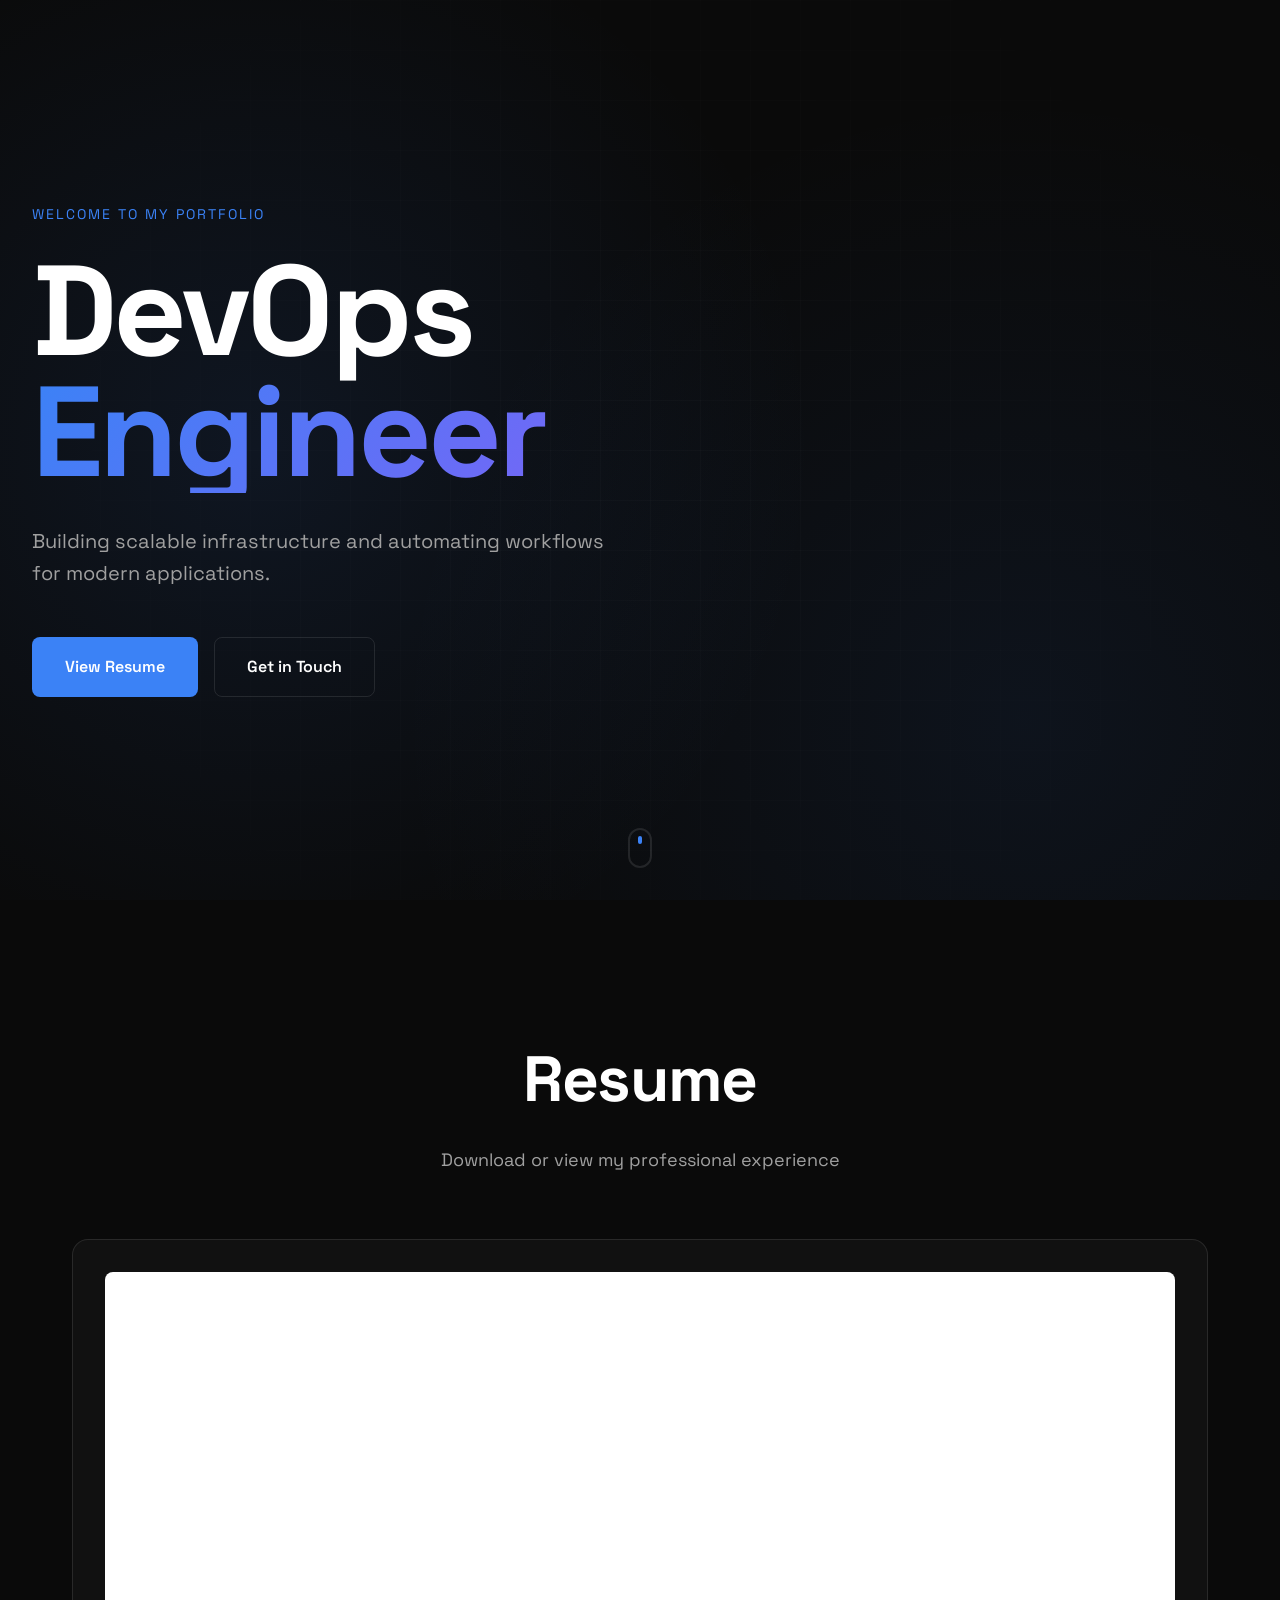
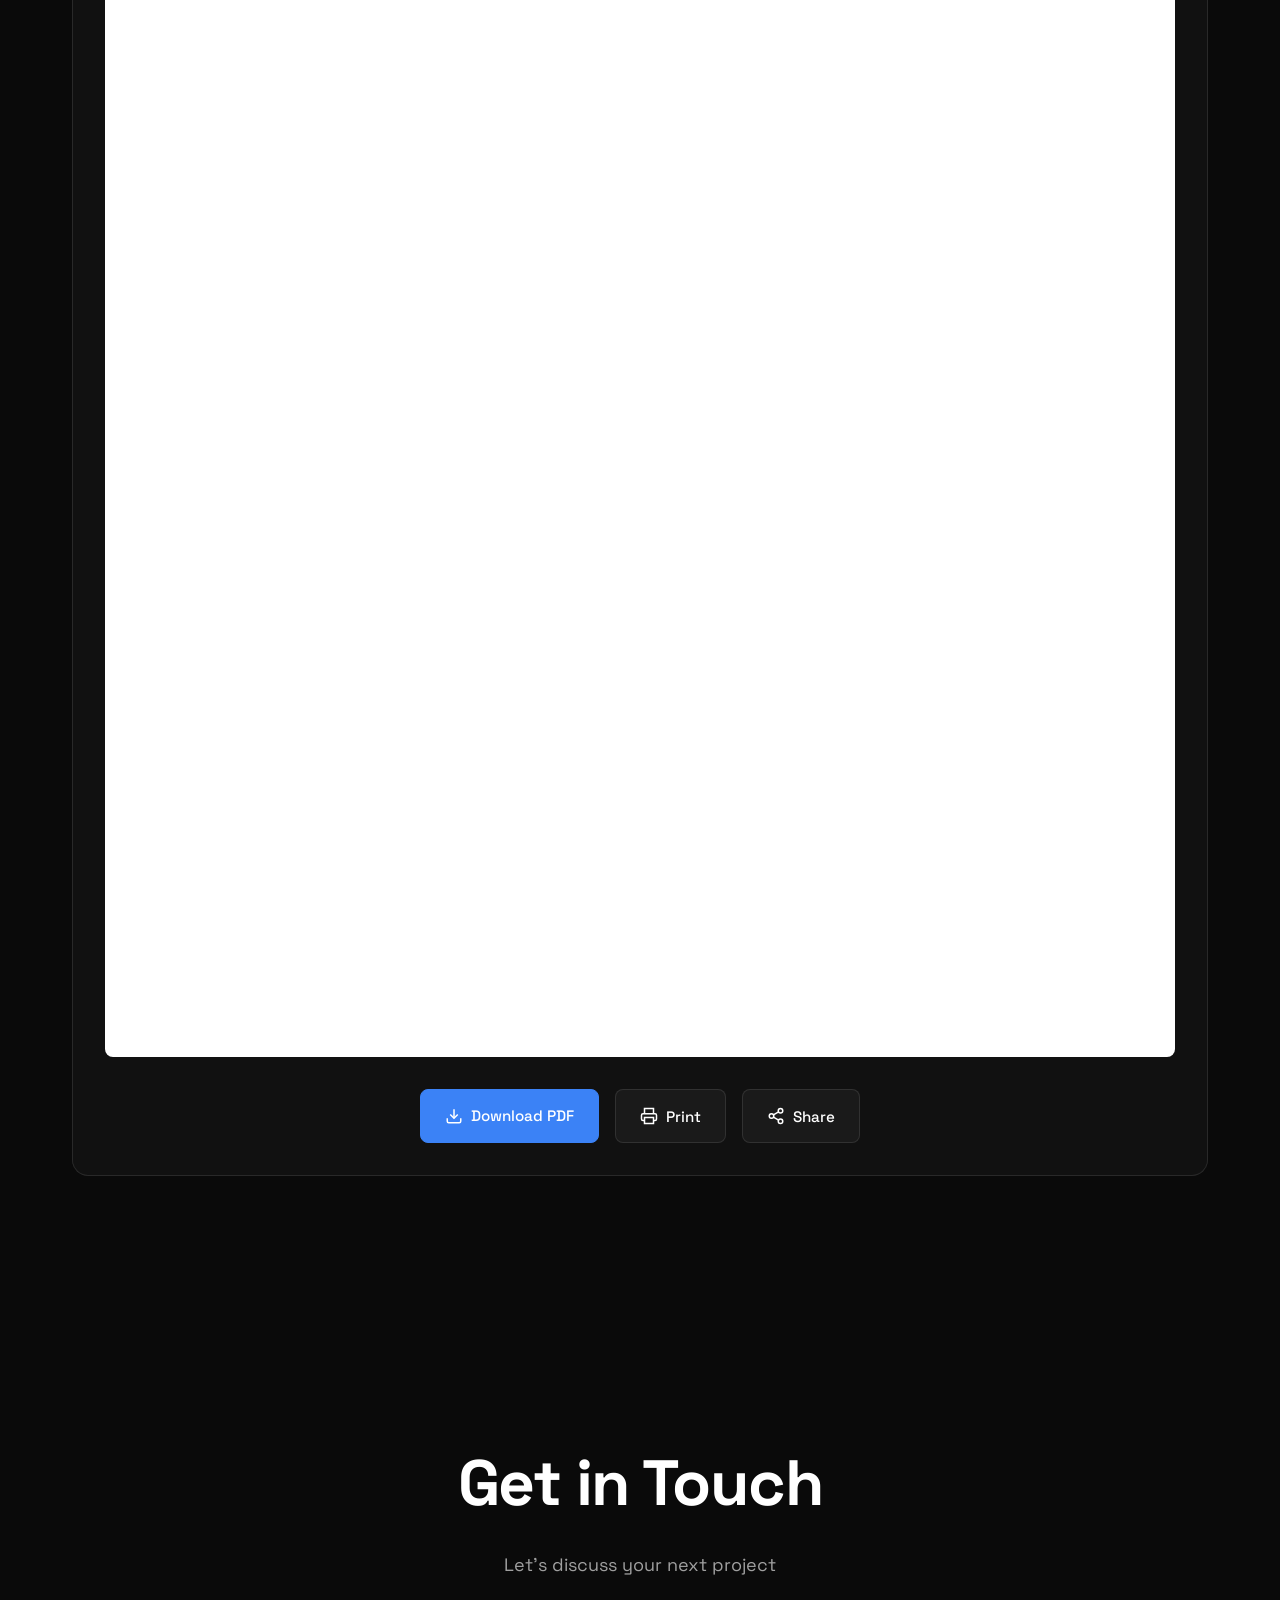
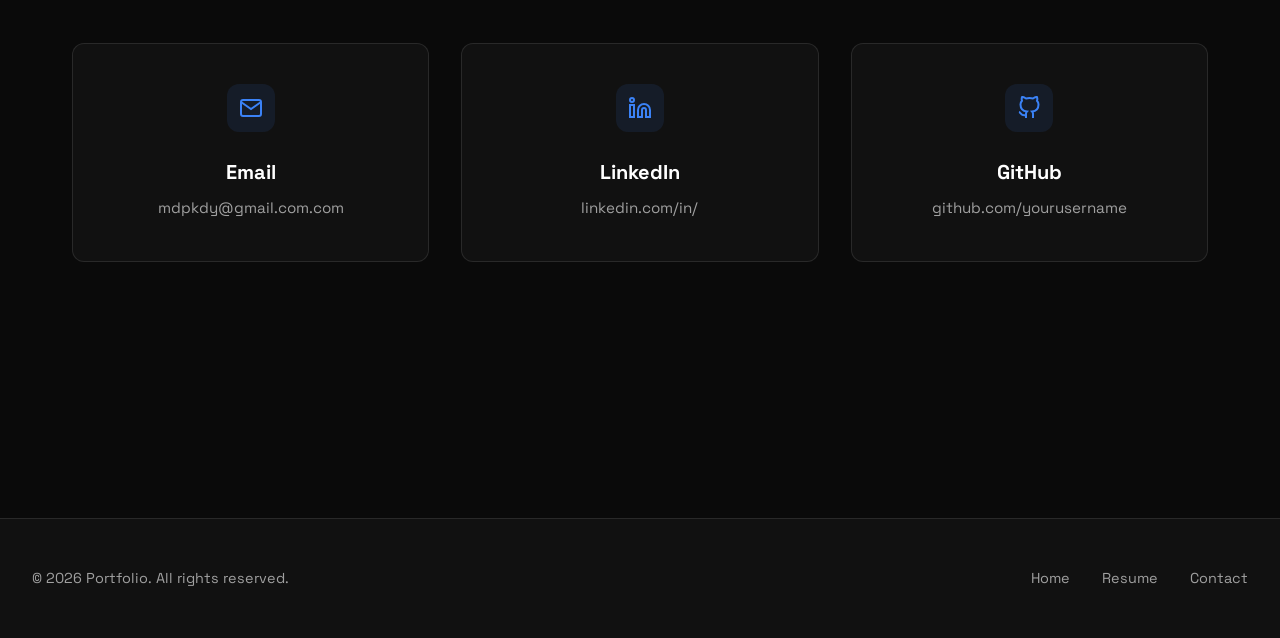
==== index.html @ 6d9c8a32 "update" ====
<!DOCTYPE html>
<html lang="en">
  <head>
    <meta charset="UTF-8" />
    <meta name="viewport" content="width=device-width, initial-scale=1.0" />
    <meta
      name="description"
      content="Professional Portfolio - DevOps Engineer & Full Stack Developer"
    />
    <meta name="theme-color" content="#0a0a0a" />

    <title>Portfolio | DevOps Engineer</title>

    <link rel="icon" type="image/png" href="devops.png" />
    <link rel="preconnect" href="https://fonts.googleapis.com" />
    <link rel="preconnect" href="https://fonts.gstatic.com" crossorigin />
    <link
      href="https://fonts.googleapis.com/css2?family=Space+Grotesk:wght@300;400;500;600;700&display=swap"
      rel="stylesheet"
    />
    <link rel="stylesheet" href="styles.css" />
  </head>
  <body>
    <!-- Navigation -->
    <nav class="nav" id="nav">
      <div class="nav-container">
        <a href="#home" class="logo">Portfolio</a>
        <div class="nav-links">
          <a href="#home" class="nav-link active">Home</a>
          <a href="#resume" class="nav-link">Resume</a>
          <a href="#contact" class="nav-link">Contact</a>
        </div>
        <button class="menu-toggle" id="menuToggle" aria-label="Toggle menu">
          <span></span>
          <span></span>
          <span></span>
        </button>
      </div>
    </nav>

    <!-- Hero Section -->
    <section class="hero" id="home">
      <div class="hero-background"></div>
      <div class="hero-content">
        <div class="hero-text">
          <p class="hero-label">Welcome to my portfolio</p>
          <h1 class="hero-title">
            <span class="title-line">DevOps</span>
            <span class="title-line">Engineer</span>
          </h1>
          <p class="hero-description">
            Building scalable infrastructure and automating workflows for modern
            applications.
          </p>
          <div class="hero-actions">
            <a href="#resume" class="btn btn-primary">View Resume</a>
            <a href="#contact" class="btn btn-secondary">Get in Touch</a>
          </div>
        </div>
      </div>
      <div class="scroll-indicator">
        <span></span>
      </div>
    </section>

    <!-- Resume Section -->
    <section class="resume-section" id="resume">
      <div class="section-container">
        <div class="section-header">
          <h2 class="section-title">Resume</h2>
          <p class="section-subtitle">
            Download or view my professional experience
          </p>
        </div>

        <div class="resume-viewer">
          <div class="viewer-wrapper">
            <iframe
              src="resume.pdf"
              class="pdf-frame"
              title="Resume PDF"
              loading="lazy"
            ></iframe>
          </div>

          <div class="resume-actions">
            <a
              href="Shashank_DevOps_Engineer.pdf"
              download
              class="action-btn download-btn"
            >
              <svg
                viewBox="0 0 24 24"
                fill="none"
                stroke="currentColor"
                stroke-width="2"
              >
                <path d="M21 15v4a2 2 0 0 1-2 2H5a2 2 0 0 1-2-2v-4" />
                <polyline points="7 10 12 15 17 10" />
                <line x1="12" y1="15" x2="12" y2="3" />
              </svg>
              Download PDF
            </a>
            <button class="action-btn" id="printBtn">
              <svg
                viewBox="0 0 24 24"
                fill="none"
                stroke="currentColor"
                stroke-width="2"
              >
                <polyline points="6 9 6 2 18 2 18 9" />
                <path
                  d="M6 18H4a2 2 0 0 1-2-2v-5a2 2 0 0 1 2-2h16a2 2 0 0 1 2 2v5a2 2 0 0 1-2 2h-2"
                />
                <rect x="6" y="14" width="12" height="8" />
              </svg>
              Print
            </button>
            <button class="action-btn" id="shareBtn">
              <svg
                viewBox="0 0 24 24"
                fill="none"
                stroke="currentColor"
                stroke-width="2"
              >
                <circle cx="18" cy="5" r="3" />
                <circle cx="6" cy="12" r="3" />
                <circle cx="18" cy="19" r="3" />
                <line x1="8.59" y1="13.51" x2="15.42" y2="17.49" />
                <line x1="15.41" y1="6.51" x2="8.59" y2="10.49" />
              </svg>
              Share
            </button>
          </div>
        </div>
      </div>
    </section>

    <!-- Contact Section (Placeholder for portfolio expansion) -->
    <section class="contact-section" id="contact">
      <div class="section-container">
        <div class="section-header">
          <h2 class="section-title">Get in Touch</h2>
          <p class="section-subtitle">Let's discuss your next project</p>
        </div>

        <div class="contact-grid">
          <div class="contact-card">
            <div class="contact-icon">
              <svg
                viewBox="0 0 24 24"
                fill="none"
                stroke="currentColor"
                stroke-width="2"
              >
                <path
                  d="M4 4h16c1.1 0 2 .9 2 2v12c0 1.1-.9 2-2 2H4c-1.1 0-2-.9-2-2V6c0-1.1.9-2 2-2z"
                />
                <polyline points="22,6 12,13 2,6" />
              </svg>
            </div>
            <h3>Email</h3>
            <p>mdpkdy@gmail.com.com</p>
          </div>

          <div class="contact-card">
            <div class="contact-icon">
              <svg
                viewBox="0 0 24 24"
                fill="none"
                stroke="currentColor"
                stroke-width="2"
              >
                <path
                  d="M16 8a6 6 0 0 1 6 6v7h-4v-7a2 2 0 0 0-2-2 2 2 0 0 0-2 2v7h-4v-7a6 6 0 0 1 6-6z"
                />
                <rect x="2" y="9" width="4" height="12" />
                <circle cx="4" cy="4" r="2" />
              </svg>
            </div>
            <h3>LinkedIn</h3>
            <p>linkedin.com/in/</p>
          </div>

          <div class="contact-card">
            <div class="contact-icon">
              <svg
                viewBox="0 0 24 24"
                fill="none"
                stroke="currentColor"
                stroke-width="2"
              >
                <path
                  d="M9 19c-5 1.5-5-2.5-7-3m14 6v-3.87a3.37 3.37 0 0 0-.94-2.61c3.14-.35 6.44-1.54 6.44-7A5.44 5.44 0 0 0 20 4.77 5.07 5.07 0 0 0 19.91 1S18.73.65 16 2.48a13.38 13.38 0 0 0-7 0C6.27.65 5.09 1 5.09 1A5.07 5.07 0 0 0 5 4.77a5.44 5.44 0 0 0-1.5 3.78c0 5.42 3.3 6.61 6.44 7A3.37 3.37 0 0 0 9 18.13V22"
                />
              </svg>
            </div>
            <h3>GitHub</h3>
            <p>github.com/yourusername</p>
          </div>
        </div>
      </div>
    </section>

    <!-- Footer -->
    <footer class="footer">
      <div class="footer-content">
        <p>&copy; 2026 Portfolio. All rights reserved.</p>
        <div class="footer-links">
          <a href="#home">Home</a>
          <a href="#resume">Resume</a>
          <a href="#contact">Contact</a>
        </div>
      </div>
    </footer>

    <!-- Toast Notification -->
    <div class="toast" id="toast"></div>

    <script src="script.js"></script>
  </body>
</html>
---- styles.css ----
/* ===================================
   Variables & Reset
   =================================== */

   :root {
    --bg-primary: #0a0a0a;
    --bg-secondary: #111111;
    --bg-tertiary: #1a1a1a;
    --text-primary: #ffffff;
    --text-secondary: #a0a0a0;
    --accent: #3b82f6;
    --accent-hover: #2563eb;
    --border: rgba(255, 255, 255, 0.1);
    --shadow: rgba(0, 0, 0, 0.5);
    --transition: cubic-bezier(0.4, 0, 0.2, 1);
    --font-primary: 'Space Grotesk', sans-serif;
  }
  
  * {
    margin: 0;
    padding: 0;
    box-sizing: border-box;
  }
  
  html {
    scroll-behavior: smooth;
  }
  
  body {
    font-family: var(--font-primary);
    background: var(--bg-primary);
    color: var(--text-primary);
    line-height: 1.6;
    overflow-x: hidden;
    -webkit-font-smoothing: antialiased;
  }
  
  /* ===================================
     Navigation
     =================================== */
  
  .nav {
    position: fixed;
    top: 0;
    left: 0;
    right: 0;
    z-index: 1000;
    background: rgba(10, 10, 10, 0.8);
    backdrop-filter: blur(20px);
    border-bottom: 1px solid var(--border);
    transition: transform 0.3s var(--transition);
  }
  
  .nav.hide {
    transform: translateY(-100%);
  }
  
  .nav-container {
    max-width: 1400px;
    margin: 0 auto;
    padding: 1.5rem 2rem;
    display: flex;
    justify-content: space-between;
    align-items: center;
  }
  
  .logo {
    font-size: 1.25rem;
    font-weight: 700;
    color: var(--text-primary);
    text-decoration: none;
    transition: color 0.3s;
  }
  
  .logo:hover {
    color: var(--accent);
  }
  
  .nav-links {
    display: flex;
    gap: 2rem;
  }
  
  .nav-link {
    color: var(--text-secondary);
    text-decoration: none;
    font-size: 0.95rem;
    font-weight: 500;
    transition: color 0.3s;
    position: relative;
  }
  
  .nav-link::after {
    content: '';
    position: absolute;
    bottom: -4px;
    left: 0;
    width: 0;
    height: 2px;
    background: var(--accent);
    transition: width 0.3s var(--transition);
  }
  
  .nav-link:hover,
  .nav-link.active {
    color: var(--text-primary);
  }
  
  .nav-link.active::after {
    width: 100%;
  }
  
  .menu-toggle {
    display: none;
    flex-direction: column;
    gap: 4px;
    background: none;
    border: none;
    cursor: pointer;
    padding: 0;
  }
  
  .menu-toggle span {
    width: 24px;
    height: 2px;
    background: var(--text-primary);
    transition: all 0.3s;
  }
  
  /* ===================================
     Hero Section
     =================================== */
  
  .hero {
    position: relative;
    min-height: 100vh;
    display: flex;
    align-items: center;
    justify-content: center;
    overflow: hidden;
  }
  
  .hero-background {
    position: absolute;
    inset: 0;
    background: 
      radial-gradient(circle at 20% 50%, rgba(59, 130, 246, 0.1) 0%, transparent 50%),
      radial-gradient(circle at 80% 80%, rgba(59, 130, 246, 0.08) 0%, transparent 50%);
    z-index: -1;
  }
  
  .hero-background::before {
    content: '';
    position: absolute;
    inset: 0;
    background-image: 
      linear-gradient(rgba(255, 255, 255, 0.02) 1px, transparent 1px),
      linear-gradient(90deg, rgba(255, 255, 255, 0.02) 1px, transparent 1px);
    background-size: 50px 50px;
    mask-image: radial-gradient(circle at center, black, transparent);
  }
  
  .hero-content {
    max-width: 1400px;
    padding: 0 2rem;
    width: 100%;
  }
  
  .hero-text {
    max-width: 800px;
  }
  
  .hero-label {
    font-size: 0.875rem;
    color: var(--accent);
    text-transform: uppercase;
    letter-spacing: 2px;
    margin-bottom: 1.5rem;
    opacity: 0;
    animation: fadeInUp 0.6s forwards 0.2s;
  }
  
  .hero-title {
    font-size: clamp(3rem, 12vw, 8rem);
    font-weight: 700;
    line-height: 0.95;
    margin-bottom: 2rem;
    letter-spacing: -0.03em;
  }
  
  .title-line {
    display: block;
    opacity: 0;
    animation: fadeInUp 0.6s forwards;
  }
  
  .title-line:nth-child(1) {
    animation-delay: 0.3s;
  }
  
  .title-line:nth-child(2) {
    animation-delay: 0.5s;
    background: linear-gradient(135deg, var(--accent), #8b5cf6);
    -webkit-background-clip: text;
    -webkit-text-fill-color: transparent;
    background-clip: text;
  }
  
  .hero-description {
    font-size: clamp(1rem, 2vw, 1.25rem);
    color: var(--text-secondary);
    margin-bottom: 3rem;
    max-width: 600px;
    opacity: 0;
    animation: fadeInUp 0.6s forwards 0.7s;
  }
  
  .hero-actions {
    display: flex;
    gap: 1rem;
    flex-wrap: wrap;
    opacity: 0;
    animation: fadeInUp 0.6s forwards 0.9s;
  }
  
  @keyframes fadeInUp {
    from {
      opacity: 0;
      transform: translateY(30px);
    }
    to {
      opacity: 1;
      transform: translateY(0);
    }
  }
  
  /* ===================================
     Buttons
     =================================== */
  
  .btn {
    display: inline-flex;
    align-items: center;
    gap: 0.5rem;
    padding: 1rem 2rem;
    font-size: 1rem;
    font-weight: 600;
    text-decoration: none;
    border-radius: 8px;
    transition: all 0.3s var(--transition);
    border: 1px solid transparent;
    cursor: pointer;
  }
  
  .btn-primary {
    background: var(--accent);
    color: var(--text-primary);
  }
  
  .btn-primary:hover {
    background: var(--accent-hover);
    transform: translateY(-2px);
    box-shadow: 0 10px 20px rgba(59, 130, 246, 0.3);
  }
  
  .btn-secondary {
    background: transparent;
    color: var(--text-primary);
    border-color: var(--border);
  }
  
  .btn-secondary:hover {
    border-color: var(--accent);
    background: rgba(59, 130, 246, 0.1);
  }
  
  /* ===================================
     Scroll Indicator
     =================================== */
  
  .scroll-indicator {
    position: absolute;
    bottom: 2rem;
    left: 50%;
    transform: translateX(-50%);
    width: 24px;
    height: 40px;
    border: 2px solid var(--border);
    border-radius: 12px;
    cursor: pointer;
    opacity: 0;
    animation: fadeIn 1s forwards 1.2s;
  }
  
  .scroll-indicator span {
    display: block;
    width: 4px;
    height: 8px;
    background: var(--accent);
    border-radius: 2px;
    margin: 6px auto;
    animation: scrollDown 2s infinite;
  }
  
  @keyframes scrollDown {
    0%, 100% {
      transform: translateY(0);
      opacity: 0;
    }
    50% {
      transform: translateY(10px);
      opacity: 1;
    }
  }
  
  @keyframes fadeIn {
    to {
      opacity: 1;
    }
  }
  
  /* ===================================
     Section Styles
     =================================== */
  
  .resume-section,
  .contact-section {
    padding: 8rem 0;
    position: relative;
  }
  
  .section-container {
    max-width: 1200px;
    margin: 0 auto;
    padding: 0 2rem;
  }
  
  .section-header {
    text-align: center;
    margin-bottom: 4rem;
  }
  
  .section-title {
    font-size: clamp(2.5rem, 6vw, 4rem);
    font-weight: 700;
    margin-bottom: 1rem;
    letter-spacing: -0.02em;
  }
  
  .section-subtitle {
    font-size: 1.125rem;
    color: var(--text-secondary);
  }
  
  /* ===================================
     Resume Viewer
     =================================== */
  
  .resume-viewer {
    background: var(--bg-secondary);
    border: 1px solid var(--border);
    border-radius: 16px;
    padding: 2rem;
    transition: all 0.3s var(--transition);
  }
  
  .resume-viewer:hover {
    border-color: rgba(59, 130, 246, 0.3);
  }
  
  .viewer-wrapper {
    position: relative;
    width: 100%;
    aspect-ratio: 8.5 / 11;
    min-height: 600px;
    border-radius: 8px;
    overflow: hidden;
    background: var(--bg-tertiary);
  }
  
  .pdf-frame {
    width: 100%;
    height: 100%;
    border: none;
    background: white;
  }
  
  .resume-actions {
    display: flex;
    gap: 1rem;
    margin-top: 2rem;
    flex-wrap: wrap;
    justify-content: center;
  }
  
  .action-btn {
    display: inline-flex;
    align-items: center;
    gap: 0.5rem;
    padding: 0.875rem 1.5rem;
    background: var(--bg-tertiary);
    color: var(--text-primary);
    border: 1px solid var(--border);
    border-radius: 8px;
    font-size: 0.95rem;
    font-weight: 500;
    text-decoration: none;
    cursor: pointer;
    transition: all 0.3s var(--transition);
    font-family: var(--font-primary);
  }
  
  .action-btn svg {
    width: 18px;
    height: 18px;
  }
  
  .action-btn:hover {
    background: var(--bg-secondary);
    border-color: var(--accent);
    transform: translateY(-2px);
  }
  
  .download-btn {
    background: var(--accent);
    border-color: var(--accent);
  }
  
  .download-btn:hover {
    background: var(--accent-hover);
  }
  
  /* ===================================
     Contact Section
     =================================== */
  
  .contact-grid {
    display: grid;
    grid-template-columns: repeat(auto-fit, minmax(280px, 1fr));
    gap: 2rem;
    margin-top: 3rem;
  }
  
  .contact-card {
    background: var(--bg-secondary);
    border: 1px solid var(--border);
    border-radius: 12px;
    padding: 2.5rem;
    text-align: center;
    transition: all 0.3s var(--transition);
  }
  
  .contact-card:hover {
    border-color: var(--accent);
    transform: translateY(-5px);
  }
  
  .contact-icon {
    width: 48px;
    height: 48px;
    margin: 0 auto 1.5rem;
    display: flex;
    align-items: center;
    justify-content: center;
    background: rgba(59, 130, 246, 0.1);
    border-radius: 12px;
  }
  
  .contact-icon svg {
    width: 24px;
    height: 24px;
    stroke: var(--accent);
  }
  
  .contact-card h3 {
    font-size: 1.25rem;
    margin-bottom: 0.5rem;
  }
  
  .contact-card p {
    color: var(--text-secondary);
    font-size: 0.95rem;
  }
  
  /* ===================================
     Footer
     =================================== */
  
  .footer {
    background: var(--bg-secondary);
    border-top: 1px solid var(--border);
    padding: 3rem 2rem;
    margin-top: 8rem;
  }
  
  .footer-content {
    max-width: 1400px;
    margin: 0 auto;
    display: flex;
    justify-content: space-between;
    align-items: center;
    flex-wrap: wrap;
    gap: 2rem;
  }
  
  .footer-content p {
    color: var(--text-secondary);
    font-size: 0.9rem;
  }
  
  .footer-links {
    display: flex;
    gap: 2rem;
  }
  
  .footer-links a {
    color: var(--text-secondary);
    text-decoration: none;
    font-size: 0.9rem;
    transition: color 0.3s;
  }
  
  .footer-links a:hover {
    color: var(--text-primary);
  }
  
  /* ===================================
     Toast Notification
     =================================== */
  
  .toast {
    position: fixed;
    bottom: 2rem;
    right: 2rem;
    background: var(--bg-secondary);
    border: 1px solid var(--border);
    border-radius: 8px;
    padding: 1rem 1.5rem;
    color: var(--text-primary);
    font-size: 0.95rem;
    box-shadow: 0 10px 30px var(--shadow);
    transform: translateX(400px);
    transition: transform 0.3s var(--transition);
    z-index: 1001;
  }
  
  .toast.show {
    transform: translateX(0);
  }
  
  /* ===================================
     Responsive Design
     =================================== */
  
  @media (max-width: 768px) {
    .nav-container {
      padding: 1rem;
    }
  
    .nav-links {
      position: fixed;
      top: 70px;
      left: 0;
      right: 0;
      background: rgba(10, 10, 10, 0.98);
      backdrop-filter: blur(20px);
      flex-direction: column;
      padding: 2rem;
      gap: 1.5rem;
      border-bottom: 1px solid var(--border);
      transform: translateX(-100%);
      transition: transform 0.3s var(--transition);
    }
  
    .nav-links.active {
      transform: translateX(0);
    }
  
    .menu-toggle {
      display: flex;
    }
  
    .menu-toggle.active span:nth-child(1) {
      transform: rotate(45deg) translate(5px, 5px);
    }
  
    .menu-toggle.active span:nth-child(2) {
      opacity: 0;
    }
  
    .menu-toggle.active span:nth-child(3) {
      transform: rotate(-45deg) translate(5px, -5px);
    }
  
    .hero-actions {
      flex-direction: column;
    }
  
    .btn {
      justify-content: center;
    }
  
    .viewer-wrapper {
      min-height: 400px;
    }
  
    .resume-section,
    .contact-section {
      padding: 4rem 0;
    }
  
    .section-header {
      margin-bottom: 2rem;
    }
  
    .resume-viewer {
      padding: 1rem;
    }
  
    .contact-grid {
      grid-template-columns: 1fr;
    }
  
    .footer-content {
      flex-direction: column;
      text-align: center;
    }
  
    .toast {
      left: 1rem;
      right: 1rem;
      bottom: 1rem;
    }
  }
  
  /* ===================================
     Animations
     =================================== */
  
  .fade-in {
    opacity: 0;
    animation: fadeIn 0.6s forwards;
  }
  
  .slide-up {
    opacity: 0;
    transform: translateY(30px);
    animation: fadeInUp 0.6s forwards;
  }
  
  /* ===================================
     Accessibility
     =================================== */
  
  @media (prefers-reduced-motion: reduce) {
    *,
    *::before,
    *::after {
      animation-duration: 0.01ms !important;
      animation-iteration-count: 1 !important;
      transition-duration: 0.01ms !important;
    }
  }
  
  *:focus-visible {
    outline: 2px solid var(--accent);
    outline-offset: 2px;
  }
  
  /* ===================================
     Print Styles
     =================================== */
  
  @media print {
    .nav,
    .hero,
    .contact-section,
    .footer,
    .toast,
    .resume-actions {
      display: none !important;
    }
  
    .resume-section {
      padding: 0;
    }
  
    .resume-viewer {
      border: none;
      box-shadow: none;
    }
  }
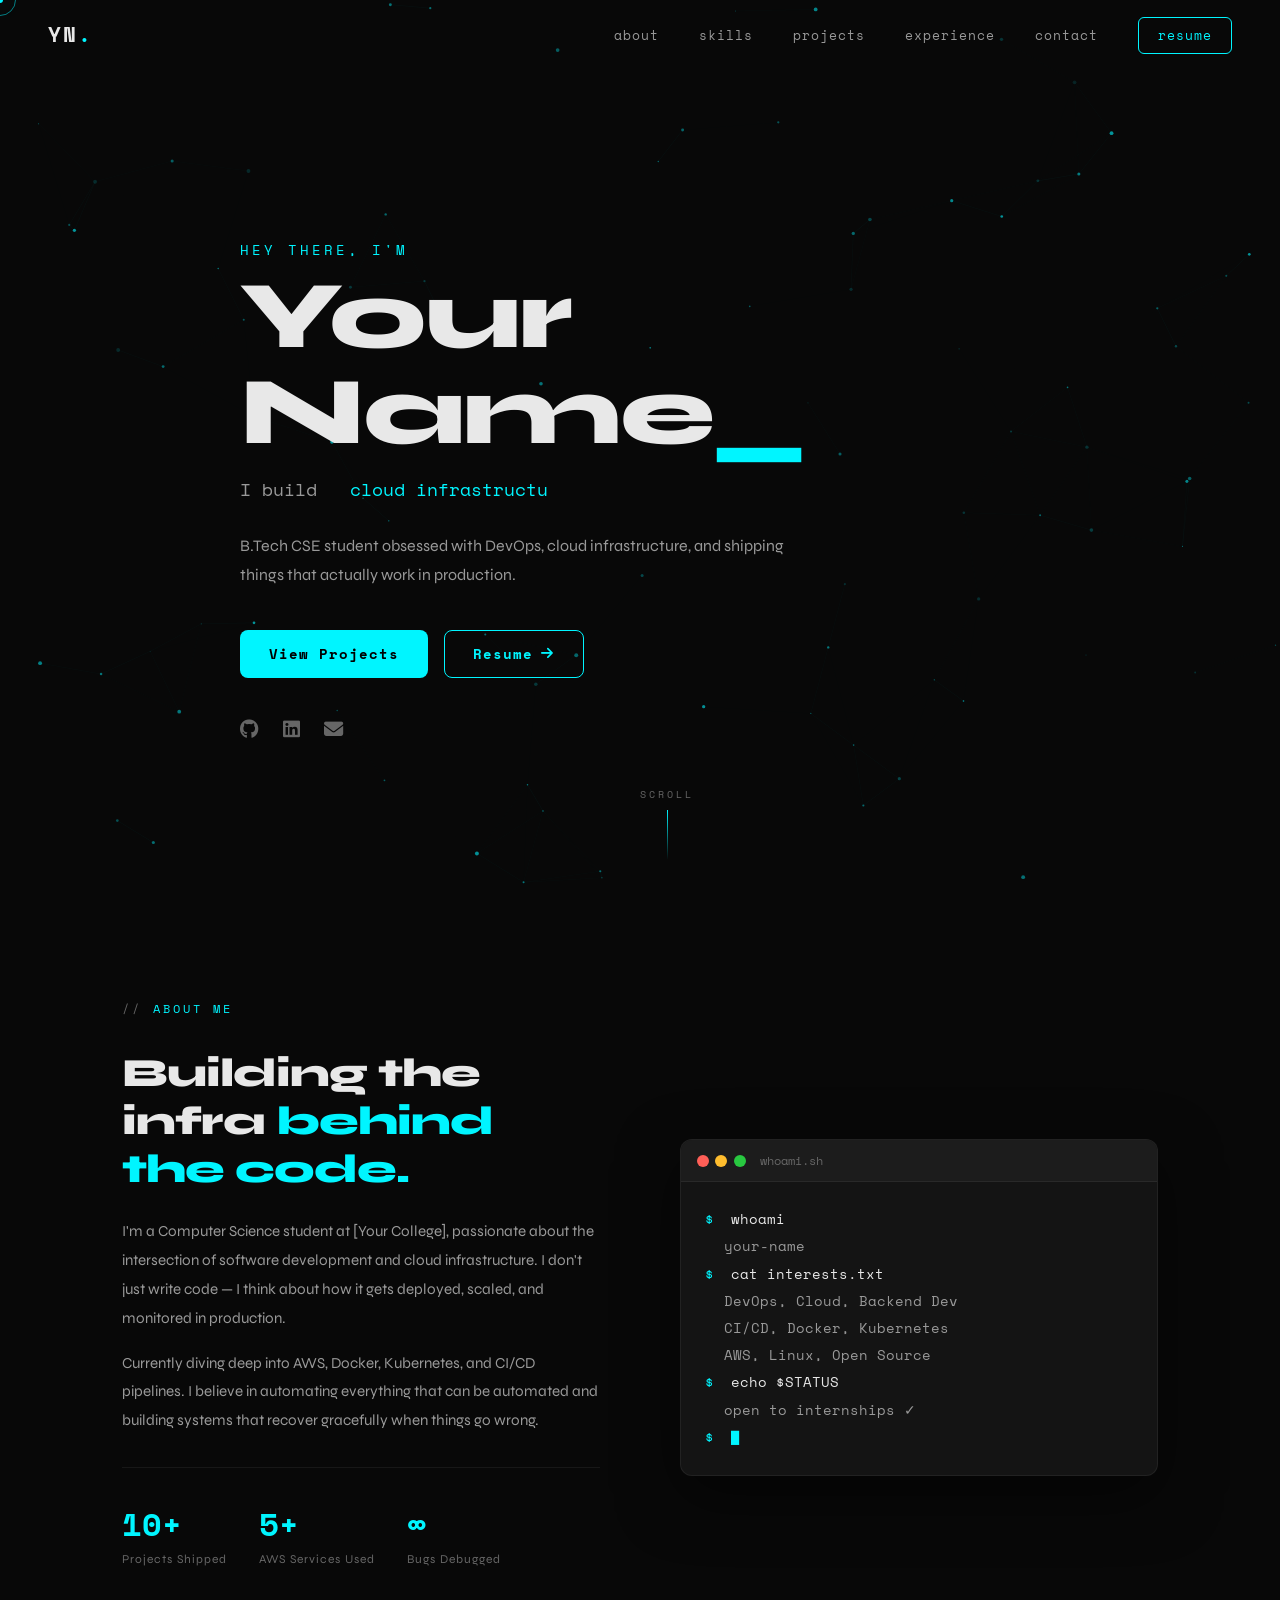
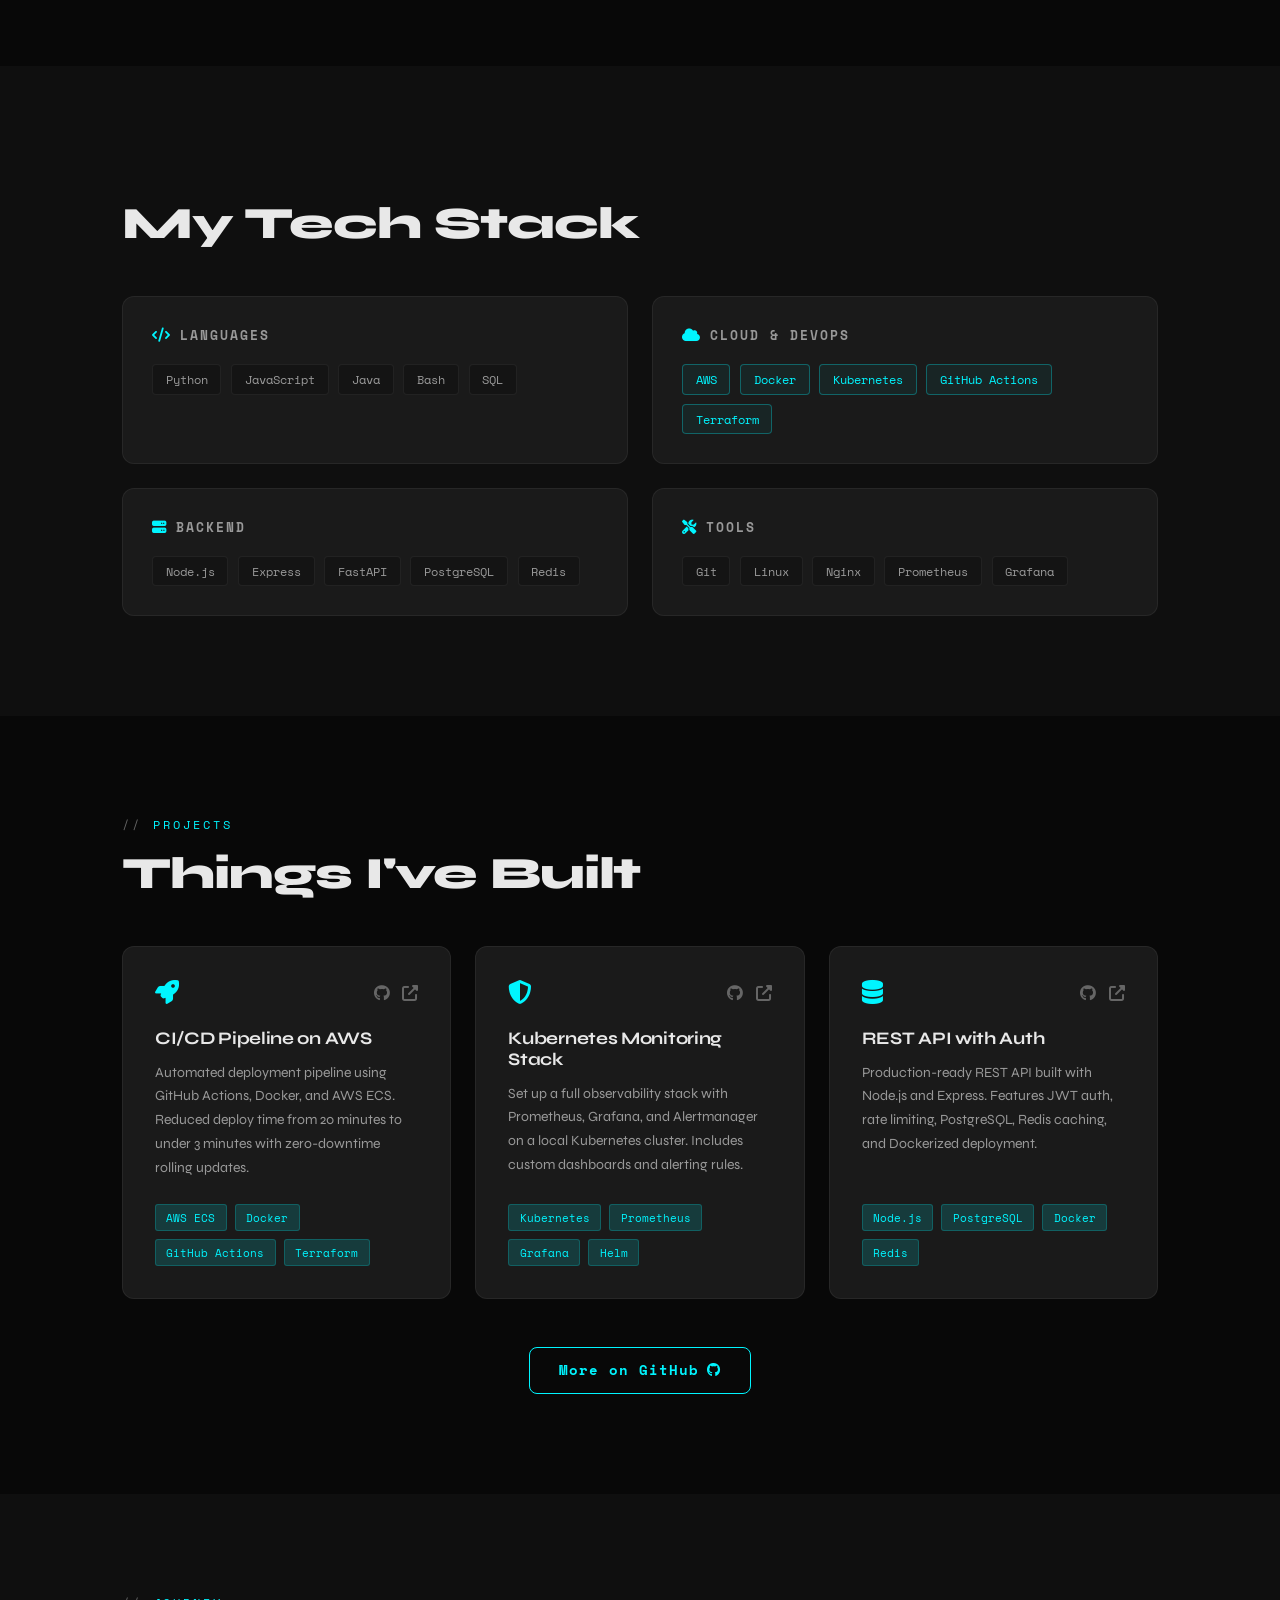
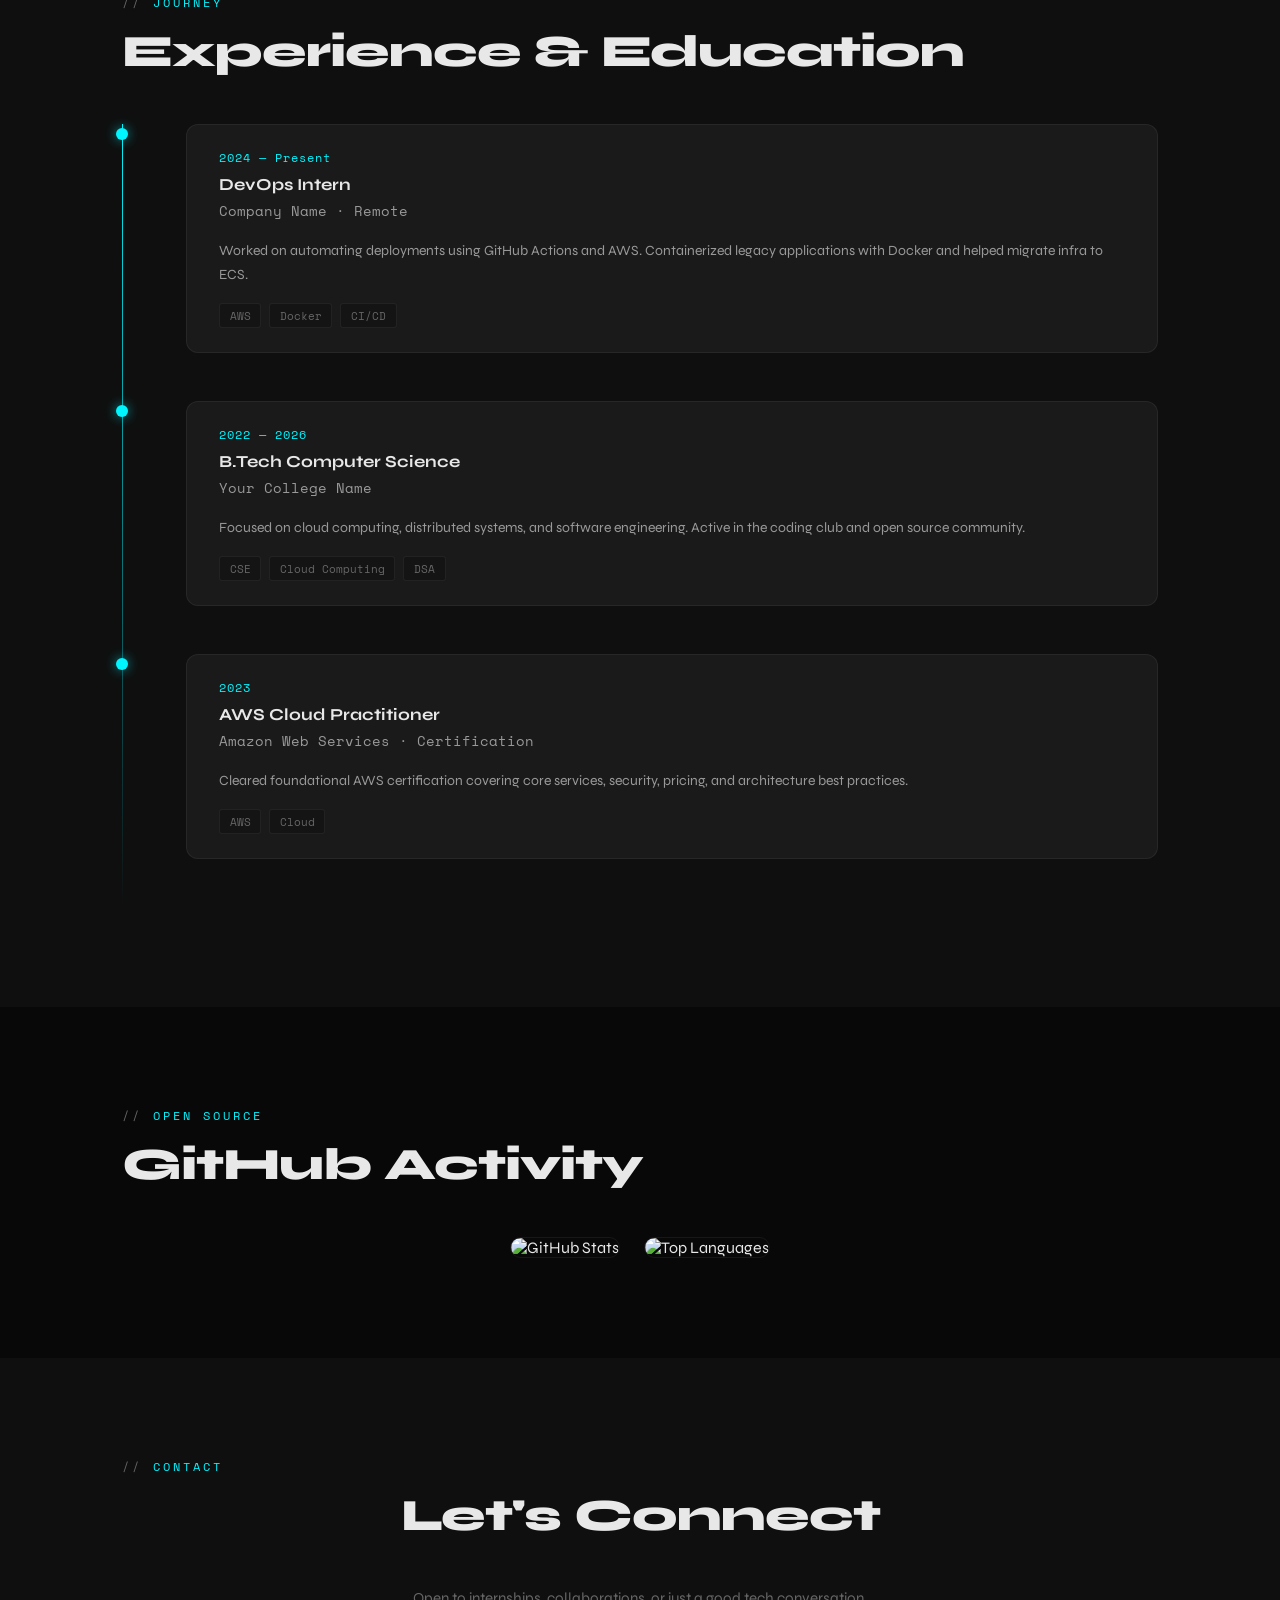
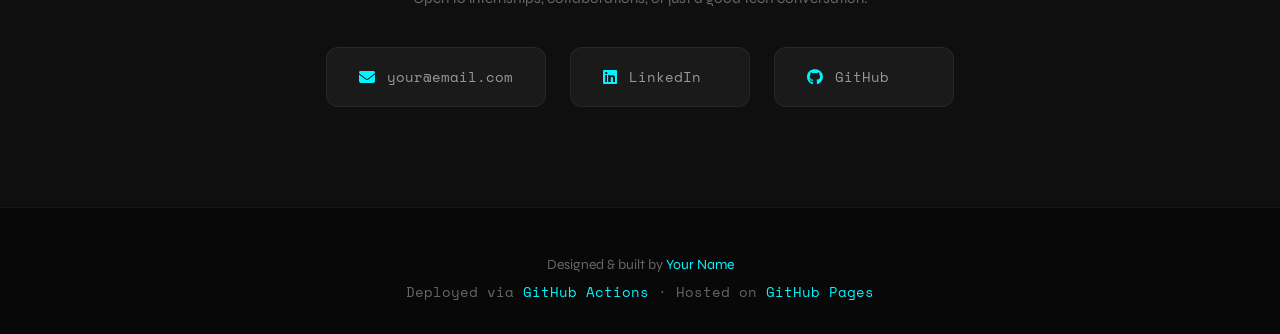
==== commit 1a499c19: "Update" ====
--- a/index.html
+++ b/index.html
@@ -1,222 +1,323 @@
 <!DOCTYPE html>
 <html lang="en">
-  <head>
-    <meta charset="UTF-8" />
-    <meta name="viewport" content="width=device-width, initial-scale=1.0" />
-    <meta
-      name="description"
-      content="Professional Portfolio - DevOps Engineer & Full Stack Developer"
-    />
-    <meta name="theme-color" content="#0a0a0a" />
-
-    <title>Portfolio | DevOps Engineer</title>
-
-    <link rel="icon" type="image/png" href="devops.png" />
-    <link rel="preconnect" href="https://fonts.googleapis.com" />
-    <link rel="preconnect" href="https://fonts.gstatic.com" crossorigin />
-    <link
-      href="https://fonts.googleapis.com/css2?family=Space+Grotesk:wght@300;400;500;600;700&display=swap"
-      rel="stylesheet"
-    />
-    <link rel="stylesheet" href="styles.css" />
-  </head>
-  <body>
-    <!-- Navigation -->
-    <nav class="nav" id="nav">
-      <div class="nav-container">
-        <a href="#home" class="logo">Portfolio</a>
-        <div class="nav-links">
-          <a href="#home" class="nav-link active">Home</a>
-          <a href="#resume" class="nav-link">Resume</a>
-          <a href="#contact" class="nav-link">Contact</a>
-        </div>
-        <button class="menu-toggle" id="menuToggle" aria-label="Toggle menu">
-          <span></span>
-          <span></span>
-          <span></span>
-        </button>
-      </div>
-    </nav>
-
-    <!-- Hero Section -->
-    <section class="hero" id="home">
-      <div class="hero-background"></div>
-      <div class="hero-content">
-        <div class="hero-text">
-          <p class="hero-label">Welcome to my portfolio</p>
-          <h1 class="hero-title">
-            <span class="title-line">DevOps</span>
-            <span class="title-line">Engineer</span>
-          </h1>
-          <p class="hero-description">
-            Building scalable infrastructure and automating workflows for modern
-            applications.
-          </p>
-          <div class="hero-actions">
-            <a href="#resume" class="btn btn-primary">View Resume</a>
-            <a href="#contact" class="btn btn-secondary">Get in Touch</a>
-          </div>
-        </div>
-      </div>
-      <div class="scroll-indicator">
-        <span></span>
-      </div>
-    </section>
-
-    <!-- Resume Section -->
-    <section class="resume-section" id="resume">
-      <div class="section-container">
-        <div class="section-header">
-          <h2 class="section-title">Resume</h2>
-          <p class="section-subtitle">
-            Download or view my professional experience
-          </p>
-        </div>
-
-        <div class="resume-viewer">
-          <div class="viewer-wrapper">
-            <iframe
-              src="resume.pdf"
-              class="pdf-frame"
-              title="Resume PDF"
-              loading="lazy"
-            ></iframe>
-          </div>
-
-          <div class="resume-actions">
-            <a
-              href="Shashank_DevOps_Engineer.pdf"
-              download
-              class="action-btn download-btn"
-            >
-              <svg
-                viewBox="0 0 24 24"
-                fill="none"
-                stroke="currentColor"
-                stroke-width="2"
-              >
-                <path d="M21 15v4a2 2 0 0 1-2 2H5a2 2 0 0 1-2-2v-4" />
-                <polyline points="7 10 12 15 17 10" />
-                <line x1="12" y1="15" x2="12" y2="3" />
-              </svg>
-              Download PDF
-            </a>
-            <button class="action-btn" id="printBtn">
-              <svg
-                viewBox="0 0 24 24"
-                fill="none"
-                stroke="currentColor"
-                stroke-width="2"
-              >
-                <polyline points="6 9 6 2 18 2 18 9" />
-                <path
-                  d="M6 18H4a2 2 0 0 1-2-2v-5a2 2 0 0 1 2-2h16a2 2 0 0 1 2 2v5a2 2 0 0 1-2 2h-2"
-                />
-                <rect x="6" y="14" width="12" height="8" />
-              </svg>
-              Print
-            </button>
-            <button class="action-btn" id="shareBtn">
-              <svg
-                viewBox="0 0 24 24"
-                fill="none"
-                stroke="currentColor"
-                stroke-width="2"
-              >
-                <circle cx="18" cy="5" r="3" />
-                <circle cx="6" cy="12" r="3" />
-                <circle cx="18" cy="19" r="3" />
-                <line x1="8.59" y1="13.51" x2="15.42" y2="17.49" />
-                <line x1="15.41" y1="6.51" x2="8.59" y2="10.49" />
-              </svg>
-              Share
-            </button>
-          </div>
-        </div>
-      </div>
-    </section>
-
-    <!-- Contact Section (Placeholder for portfolio expansion) -->
-    <section class="contact-section" id="contact">
-      <div class="section-container">
-        <div class="section-header">
-          <h2 class="section-title">Get in Touch</h2>
-          <p class="section-subtitle">Let's discuss your next project</p>
-        </div>
-
-        <div class="contact-grid">
-          <div class="contact-card">
-            <div class="contact-icon">
-              <svg
-                viewBox="0 0 24 24"
-                fill="none"
-                stroke="currentColor"
-                stroke-width="2"
-              >
-                <path
-                  d="M4 4h16c1.1 0 2 .9 2 2v12c0 1.1-.9 2-2 2H4c-1.1 0-2-.9-2-2V6c0-1.1.9-2 2-2z"
-                />
-                <polyline points="22,6 12,13 2,6" />
-              </svg>
-            </div>
-            <h3>Email</h3>
-            <p>mdpkdy@gmail.com.com</p>
-          </div>
-
-          <div class="contact-card">
-            <div class="contact-icon">
-              <svg
-                viewBox="0 0 24 24"
-                fill="none"
-                stroke="currentColor"
-                stroke-width="2"
-              >
-                <path
-                  d="M16 8a6 6 0 0 1 6 6v7h-4v-7a2 2 0 0 0-2-2 2 2 0 0 0-2 2v7h-4v-7a6 6 0 0 1 6-6z"
-                />
-                <rect x="2" y="9" width="4" height="12" />
-                <circle cx="4" cy="4" r="2" />
-              </svg>
-            </div>
-            <h3>LinkedIn</h3>
-            <p>linkedin.com/in/</p>
-          </div>
-
-          <div class="contact-card">
-            <div class="contact-icon">
-              <svg
-                viewBox="0 0 24 24"
-                fill="none"
-                stroke="currentColor"
-                stroke-width="2"
-              >
-                <path
-                  d="M9 19c-5 1.5-5-2.5-7-3m14 6v-3.87a3.37 3.37 0 0 0-.94-2.61c3.14-.35 6.44-1.54 6.44-7A5.44 5.44 0 0 0 20 4.77 5.07 5.07 0 0 0 19.91 1S18.73.65 16 2.48a13.38 13.38 0 0 0-7 0C6.27.65 5.09 1 5.09 1A5.07 5.07 0 0 0 5 4.77a5.44 5.44 0 0 0-1.5 3.78c0 5.42 3.3 6.61 6.44 7A3.37 3.37 0 0 0 9 18.13V22"
-                />
-              </svg>
-            </div>
-            <h3>GitHub</h3>
-            <p>github.com/yourusername</p>
-          </div>
-        </div>
-      </div>
-    </section>
-
-    <!-- Footer -->
-    <footer class="footer">
-      <div class="footer-content">
-        <p>&copy; 2026 Portfolio. All rights reserved.</p>
-        <div class="footer-links">
-          <a href="#home">Home</a>
-          <a href="#resume">Resume</a>
-          <a href="#contact">Contact</a>
-        </div>
-      </div>
-    </footer>
-
-    <!-- Toast Notification -->
-    <div class="toast" id="toast"></div>
-
-    <script src="script.js"></script>
-  </body>
-</html>
+<head>
+  <meta charset="UTF-8" />
+  <meta name="viewport" content="width=device-width, initial-scale=1.0"/>
+  <title>Your Name — DevOps & Cloud Engineer</title>
+  <link rel="stylesheet" href="assets/css/style.css"/>
+  <link rel="preconnect" href="https://fonts.googleapis.com">
+  <link href="https://fonts.googleapis.com/css2?family=Space+Mono:wght@400;700&family=Syne:wght@400;600;700;800&display=swap" rel="stylesheet">
+  <link rel="stylesheet" href="https://cdnjs.cloudflare.com/ajax/libs/font-awesome/6.5.0/css/all.min.css"/>
+</head>
+<body>
+
+  <!-- ========== CURSOR ========== -->
+  <div class="cursor-dot"></div>
+  <div class="cursor-outline"></div>
+
+  <!-- ========== NAV ========== -->
+  <nav class="navbar" id="navbar">
+    <div class="nav-logo">YN<span class="dot">.</span></div>
+    <ul class="nav-links">
+      <li><a href="#about">about</a></li>
+      <li><a href="#skills">skills</a></li>
+      <li><a href="#projects">projects</a></li>
+      <li><a href="#experience">experience</a></li>
+      <li><a href="#contact">contact</a></li>
+      <li><a href="resume.html" class="nav-resume-btn">resume</a></li>
+    </ul>
+    <div class="hamburger" id="hamburger">
+      <span></span><span></span><span></span>
+    </div>
+  </nav>
+
+  <!-- ========== HERO ========== -->
+  <section class="hero" id="hero">
+    <canvas id="particles-canvas"></canvas>
+    <div class="hero-content">
+      <p class="hero-greeting reveal-up">Hey there, I'm</p>
+      <h1 class="hero-name reveal-up delay-1">Your Name<span class="cursor-blink">_</span></h1>
+      <div class="hero-roles reveal-up delay-2">
+        <span class="role-prefix">I build &nbsp;</span>
+        <span class="typed-text" id="typed"></span>
+      </div>
+      <p class="hero-desc reveal-up delay-3">
+        B.Tech CSE student obsessed with DevOps, cloud infrastructure, and shipping things that actually work in production.
+      </p>
+      <div class="hero-cta reveal-up delay-4">
+        <a href="#projects" class="btn btn-primary">View Projects</a>
+        <a href="resume.html" class="btn btn-ghost">Resume <i class="fa-solid fa-arrow-right"></i></a>
+      </div>
+      <div class="hero-socials reveal-up delay-5">
+        <a href="https://github.com/yourusername" target="_blank"><i class="fab fa-github"></i></a>
+        <a href="https://linkedin.com/in/yourusername" target="_blank"><i class="fab fa-linkedin"></i></a>
+        <a href="mailto:your@email.com"><i class="fas fa-envelope"></i></a>
+      </div>
+    </div>
+    <div class="scroll-indicator">
+      <span>scroll</span>
+      <div class="scroll-line"></div>
+    </div>
+  </section>
+
+  <!-- ========== ABOUT ========== -->
+  <section class="about section-pad" id="about">
+    <div class="container">
+      <div class="section-tag reveal-fade">about me</div>
+      <div class="about-grid">
+        <div class="about-text reveal-left">
+          <h2>Building the infra <span class="neon">behind the code.</span></h2>
+          <p>
+            I'm a Computer Science student at [Your College], passionate about the intersection of software development and cloud infrastructure. I don't just write code — I think about how it gets deployed, scaled, and monitored in production.
+          </p>
+          <p>
+            Currently diving deep into AWS, Docker, Kubernetes, and CI/CD pipelines. I believe in automating everything that can be automated and building systems that recover gracefully when things go wrong.
+          </p>
+          <div class="about-stats">
+            <div class="stat"><span class="stat-num neon">10+</span><span class="stat-label">Projects Shipped</span></div>
+            <div class="stat"><span class="stat-num neon">5+</span><span class="stat-label">AWS Services Used</span></div>
+            <div class="stat"><span class="stat-num neon">∞</span><span class="stat-label">Bugs Debugged</span></div>
+          </div>
+        </div>
+        <div class="about-visual reveal-right">
+          <div class="terminal-card">
+            <div class="terminal-header">
+              <span class="t-dot red"></span>
+              <span class="t-dot yellow"></span>
+              <span class="t-dot green"></span>
+              <span class="t-title">whoami.sh</span>
+            </div>
+            <div class="terminal-body">
+              <p><span class="t-prompt">$</span> whoami</p>
+              <p class="t-output neon">your-name</p>
+              <p><span class="t-prompt">$</span> cat interests.txt</p>
+              <p class="t-output">DevOps, Cloud, Backend Dev</p>
+              <p class="t-output">CI/CD, Docker, Kubernetes</p>
+              <p class="t-output">AWS, Linux, Open Source</p>
+              <p><span class="t-prompt">$</span> echo $STATUS</p>
+              <p class="t-output neon">open to internships ✓</p>
+              <p><span class="t-prompt">$</span> <span class="t-cursor">█</span></p>
+            </div>
+          </div>
+        </div>
+      </div>
+    </div>
+  </section>
+
+  <!-- ========== SKILLS ========== -->
+  <section class="skills section-pad" id="skills">
+    <div class="container">
+      <div class="section-tag reveal-fade">skills</div>
+      <h2 class="section-title reveal-up">My Tech Stack</h2>
+      <div class="skills-grid">
+
+        <div class="skill-category reveal-up delay-1">
+          <h3><i class="fas fa-code"></i> Languages</h3>
+          <div class="skill-tags">
+            <span class="tag">Python</span>
+            <span class="tag">JavaScript</span>
+            <span class="tag">Java</span>
+            <span class="tag">Bash</span>
+            <span class="tag">SQL</span>
+          </div>
+        </div>
+
+        <div class="skill-category reveal-up delay-2">
+          <h3><i class="fas fa-cloud"></i> Cloud & DevOps</h3>
+          <div class="skill-tags">
+            <span class="tag neon-tag">AWS</span>
+            <span class="tag neon-tag">Docker</span>
+            <span class="tag neon-tag">Kubernetes</span>
+            <span class="tag neon-tag">GitHub Actions</span>
+            <span class="tag neon-tag">Terraform</span>
+          </div>
+        </div>
+
+        <div class="skill-category reveal-up delay-3">
+          <h3><i class="fas fa-server"></i> Backend</h3>
+          <div class="skill-tags">
+            <span class="tag">Node.js</span>
+            <span class="tag">Express</span>
+            <span class="tag">FastAPI</span>
+            <span class="tag">PostgreSQL</span>
+            <span class="tag">Redis</span>
+          </div>
+        </div>
+
+        <div class="skill-category reveal-up delay-4">
+          <h3><i class="fas fa-tools"></i> Tools</h3>
+          <div class="skill-tags">
+            <span class="tag">Git</span>
+            <span class="tag">Linux</span>
+            <span class="tag">Nginx</span>
+            <span class="tag">Prometheus</span>
+            <span class="tag">Grafana</span>
+          </div>
+        </div>
+
+      </div>
+    </div>
+  </section>
+
+  <!-- ========== PROJECTS ========== -->
+  <section class="projects section-pad" id="projects">
+    <div class="container">
+      <div class="section-tag reveal-fade">projects</div>
+      <h2 class="section-title reveal-up">Things I've Built</h2>
+
+      <div class="projects-grid" id="projects-grid">
+
+        <!-- ===== PROJECT CARD — COPY THIS BLOCK TO ADD A NEW PROJECT ===== -->
+        <div class="project-card reveal-up delay-1">
+          <div class="project-header">
+            <div class="project-icon"><i class="fas fa-rocket"></i></div>
+            <div class="project-links">
+              <a href="https://github.com/yourusername/project" target="_blank" title="GitHub"><i class="fab fa-github"></i></a>
+              <a href="https://yourproject.live" target="_blank" title="Live Demo"><i class="fas fa-external-link-alt"></i></a>
+            </div>
+          </div>
+          <h3 class="project-title">CI/CD Pipeline on AWS</h3>
+          <p class="project-desc">
+            Automated deployment pipeline using GitHub Actions, Docker, and AWS ECS. Reduced deploy time from 20 minutes to under 3 minutes with zero-downtime rolling updates.
+          </p>
+          <div class="project-tags">
+            <span>AWS ECS</span><span>Docker</span><span>GitHub Actions</span><span>Terraform</span>
+          </div>
+        </div>
+        <!-- ===== END PROJECT CARD ===== -->
+
+        <div class="project-card reveal-up delay-2">
+          <div class="project-header">
+            <div class="project-icon"><i class="fas fa-shield-alt"></i></div>
+            <div class="project-links">
+              <a href="#" target="_blank"><i class="fab fa-github"></i></a>
+              <a href="#" target="_blank"><i class="fas fa-external-link-alt"></i></a>
+            </div>
+          </div>
+          <h3 class="project-title">Kubernetes Monitoring Stack</h3>
+          <p class="project-desc">
+            Set up a full observability stack with Prometheus, Grafana, and Alertmanager on a local Kubernetes cluster. Includes custom dashboards and alerting rules.
+          </p>
+          <div class="project-tags">
+            <span>Kubernetes</span><span>Prometheus</span><span>Grafana</span><span>Helm</span>
+          </div>
+        </div>
+
+        <div class="project-card reveal-up delay-3">
+          <div class="project-header">
+            <div class="project-icon"><i class="fas fa-database"></i></div>
+            <div class="project-links">
+              <a href="#" target="_blank"><i class="fab fa-github"></i></a>
+              <a href="#" target="_blank"><i class="fas fa-external-link-alt"></i></a>
+            </div>
+          </div>
+          <h3 class="project-title">REST API with Auth</h3>
+          <p class="project-desc">
+            Production-ready REST API built with Node.js and Express. Features JWT auth, rate limiting, PostgreSQL, Redis caching, and Dockerized deployment.
+          </p>
+          <div class="project-tags">
+            <span>Node.js</span><span>PostgreSQL</span><span>Docker</span><span>Redis</span>
+          </div>
+        </div>
+
+      </div>
+
+      <div class="projects-more reveal-fade">
+        <a href="https://github.com/yourusername" target="_blank" class="btn btn-ghost">
+          More on GitHub <i class="fab fa-github"></i>
+        </a>
+      </div>
+
+    </div>
+  </section>
+
+  <!-- ========== EXPERIENCE / TIMELINE ========== -->
+  <section class="experience section-pad" id="experience">
+    <div class="container">
+      <div class="section-tag reveal-fade">journey</div>
+      <h2 class="section-title reveal-up">Experience & Education</h2>
+      <div class="timeline">
+
+        <div class="timeline-item reveal-left">
+          <div class="timeline-dot"></div>
+          <div class="timeline-content">
+            <span class="timeline-date">2024 — Present</span>
+            <h3>DevOps Intern</h3>
+            <p class="timeline-company">Company Name · Remote</p>
+            <p>Worked on automating deployments using GitHub Actions and AWS. Containerized legacy applications with Docker and helped migrate infra to ECS.</p>
+            <div class="timeline-tags"><span>AWS</span><span>Docker</span><span>CI/CD</span></div>
+          </div>
+        </div>
+
+        <div class="timeline-item reveal-right">
+          <div class="timeline-dot"></div>
+          <div class="timeline-content">
+            <span class="timeline-date">2022 — 2026</span>
+            <h3>B.Tech Computer Science</h3>
+            <p class="timeline-company">Your College Name</p>
+            <p>Focused on cloud computing, distributed systems, and software engineering. Active in the coding club and open source community.</p>
+            <div class="timeline-tags"><span>CSE</span><span>Cloud Computing</span><span>DSA</span></div>
+          </div>
+        </div>
+
+        <div class="timeline-item reveal-left">
+          <div class="timeline-dot"></div>
+          <div class="timeline-content">
+            <span class="timeline-date">2023</span>
+            <h3>AWS Cloud Practitioner</h3>
+            <p class="timeline-company">Amazon Web Services · Certification</p>
+            <p>Cleared foundational AWS certification covering core services, security, pricing, and architecture best practices.</p>
+            <div class="timeline-tags"><span>AWS</span><span>Cloud</span></div>
+          </div>
+        </div>
+
+      </div>
+    </div>
+  </section>
+
+  <!-- ========== GITHUB STATS ========== -->
+  <section class="github-stats section-pad" id="stats">
+    <div class="container">
+      <div class="section-tag reveal-fade">open source</div>
+      <h2 class="section-title reveal-up">GitHub Activity</h2>
+      <div class="stats-grid reveal-up delay-1">
+        <img src="https://github-readme-stats.vercel.app/api?username=yourusername&show_icons=true&theme=transparent&hide_border=true&title_color=00f5ff&text_color=ffffff&icon_color=00f5ff" alt="GitHub Stats" class="github-stat-img"/>
+        <img src="https://github-readme-stats.vercel.app/api/top-langs/?username=yourusername&layout=compact&theme=transparent&hide_border=true&title_color=00f5ff&text_color=ffffff" alt="Top Languages" class="github-stat-img"/>
+      </div>
+    </div>
+  </section>
+
+  <!-- ========== CONTACT ========== -->
+  <section class="contact section-pad" id="contact">
+    <div class="container">
+      <div class="section-tag reveal-fade">contact</div>
+      <h2 class="section-title reveal-up">Let's Connect</h2>
+      <p class="contact-sub reveal-up delay-1">Open to internships, collaborations, or just a good tech conversation.</p>
+      <div class="contact-links reveal-up delay-2">
+        <a href="mailto:your@email.com" class="contact-card">
+          <i class="fas fa-envelope"></i>
+          <span>your@email.com</span>
+        </a>
+        <a href="https://linkedin.com/in/yourusername" target="_blank" class="contact-card">
+          <i class="fab fa-linkedin"></i>
+          <span>LinkedIn</span>
+        </a>
+        <a href="https://github.com/yourusername" target="_blank" class="contact-card">
+          <i class="fab fa-github"></i>
+          <span>GitHub</span>
+        </a>
+      </div>
+    </div>
+  </section>
+
+  <!-- ========== FOOTER ========== -->
+  <footer class="footer">
+    <div class="container">
+      <p>Designed & built by <span class="neon">Your Name</span></p>
+      <p class="footer-sub">Deployed via <span class="neon">GitHub Actions</span> · Hosted on <span class="neon">GitHub Pages</span></p>
+    </div>
+  </footer>
+
+  <script src="assets/js/main.js"></script>
+</body>
+</html>
--- a/assets/css/style.css
+++ b/assets/css/style.css
@@ -0,0 +1,1255 @@
+/* =============================================
+   PORTFOLIO — Dark Minimal + Neon Cyan
+   ============================================= */
+
+:root {
+  --bg: #080808;
+  --bg2: #0f0f0f;
+  --bg3: #141414;
+  --surface: #1a1a1a;
+  --border: rgba(255, 255, 255, 0.06);
+  --text: #e8e8e8;
+  --text-muted: #666;
+  --text-dim: #999;
+  --neon: #00f5ff;
+  --neon-dim: rgba(0, 245, 255, 0.15);
+  --neon-glow: 0 0 20px rgba(0, 245, 255, 0.4);
+  --font-display: 'Syne', sans-serif;
+  --font-mono: 'Space Mono', monospace;
+  --transition: 0.3s cubic-bezier(0.4, 0, 0.2, 1);
+  --radius: 12px;
+}
+
+*,
+*::before,
+*::after {
+  box-sizing: border-box;
+  margin: 0;
+  padding: 0;
+}
+
+html {
+  scroll-behavior: smooth;
+  font-size: 16px;
+}
+
+body {
+  background: var(--bg);
+  color: var(--text);
+  font-family: var(--font-display);
+  overflow-x: hidden;
+  cursor: none;
+}
+
+a {
+  text-decoration: none;
+  color: inherit;
+}
+
+ul {
+  list-style: none;
+}
+
+img {
+  max-width: 100%;
+  display: block;
+}
+
+code {
+  font-family: var(--font-mono);
+  font-size: 0.85em;
+  background: var(--surface);
+  padding: 2px 6px;
+  border-radius: 4px;
+  color: var(--neon);
+}
+
+.container {
+  max-width: 1100px;
+  margin: 0 auto;
+  padding: 0 2rem;
+}
+
+.section-pad {
+  padding: 100px 0;
+}
+
+.neon {
+  color: var(--neon);
+}
+
+/* ===== CUSTOM CURSOR ===== */
+.cursor-dot {
+  width: 6px;
+  height: 6px;
+  background: var(--neon);
+  border-radius: 50%;
+  position: fixed;
+  top: 0;
+  left: 0;
+  pointer-events: none;
+  z-index: 9999;
+  transform: translate(-50%, -50%);
+  transition: none;
+  box-shadow: var(--neon-glow);
+}
+
+.cursor-outline {
+  width: 32px;
+  height: 32px;
+  border: 1.5px solid rgba(0, 245, 255, 0.5);
+  border-radius: 50%;
+  position: fixed;
+  top: 0;
+  left: 0;
+  pointer-events: none;
+  z-index: 9998;
+  transform: translate(-50%, -50%);
+  transition: all 0.12s ease;
+}
+
+/* ===== NAVBAR ===== */
+.navbar {
+  position: fixed;
+  top: 0;
+  left: 0;
+  right: 0;
+  z-index: 1000;
+  display: flex;
+  align-items: center;
+  justify-content: space-between;
+  padding: 1.2rem 3rem;
+  background: transparent;
+  transition: background var(--transition), backdrop-filter var(--transition), border-bottom var(--transition);
+}
+
+.navbar.scrolled {
+  background: rgba(8, 8, 8, 0.9);
+  backdrop-filter: blur(20px);
+  border-bottom: 1px solid var(--border);
+}
+
+.nav-logo {
+  font-family: var(--font-mono);
+  font-size: 1.3rem;
+  font-weight: 700;
+  letter-spacing: 2px;
+  color: var(--text);
+}
+
+.nav-logo .dot {
+  color: var(--neon);
+}
+
+.nav-links {
+  display: flex;
+  align-items: center;
+  gap: 2.5rem;
+}
+
+.nav-links a {
+  font-family: var(--font-mono);
+  font-size: 0.8rem;
+  color: var(--text-dim);
+  letter-spacing: 1px;
+  transition: color var(--transition);
+  position: relative;
+}
+
+.nav-links a::after {
+  content: '';
+  position: absolute;
+  bottom: -4px;
+  left: 0;
+  right: 0;
+  height: 1px;
+  background: var(--neon);
+  transform: scaleX(0);
+  transition: transform var(--transition);
+  transform-origin: left;
+}
+
+.nav-links a:hover,
+.nav-links a.active {
+  color: var(--text);
+}
+
+.nav-links a:hover::after {
+  transform: scaleX(1);
+}
+
+.nav-resume-btn {
+  border: 1px solid var(--neon) !important;
+  color: var(--neon) !important;
+  padding: 0.5rem 1.2rem !important;
+  border-radius: 6px;
+  transition: background var(--transition), box-shadow var(--transition) !important;
+}
+
+.nav-resume-btn:hover {
+  background: var(--neon-dim) !important;
+  box-shadow: var(--neon-glow) !important;
+}
+
+.nav-resume-btn::after {
+  display: none !important;
+}
+
+.hamburger {
+  display: none;
+  flex-direction: column;
+  gap: 5px;
+  cursor: pointer;
+}
+
+.hamburger span {
+  width: 24px;
+  height: 1.5px;
+  background: var(--text);
+  display: block;
+  transition: var(--transition);
+}
+
+/* ===== HERO ===== */
+.hero {
+  position: relative;
+  min-height: 100vh;
+  display: flex;
+  align-items: center;
+  overflow: hidden;
+  padding: 0 2rem;
+}
+
+#particles-canvas {
+  position: absolute;
+  inset: 0;
+  z-index: 0;
+  pointer-events: none;
+}
+
+.hero-content {
+  max-width: 800px;
+  margin: 0 auto;
+  position: relative;
+  z-index: 1;
+  padding-top: 80px;
+}
+
+.hero-greeting {
+  font-family: var(--font-mono);
+  font-size: 0.9rem;
+  color: var(--neon);
+  letter-spacing: 3px;
+  text-transform: uppercase;
+  margin-bottom: 0.5rem;
+}
+
+.hero-name {
+  font-family: var(--font-display);
+  font-size: clamp(3rem, 8vw, 6rem);
+  font-weight: 800;
+  line-height: 1.0;
+  letter-spacing: -2px;
+  color: var(--text);
+  margin-bottom: 1rem;
+}
+
+.cursor-blink {
+  color: var(--neon);
+  animation: blink 1s infinite;
+}
+
+@keyframes blink {
+
+  0%,
+  100% {
+    opacity: 1;
+  }
+
+  50% {
+    opacity: 0;
+  }
+}
+
+.hero-roles {
+  font-family: var(--font-mono);
+  font-size: 1.1rem;
+  color: var(--text-dim);
+  margin-bottom: 1.5rem;
+  min-height: 2rem;
+}
+
+.typed-text {
+  color: var(--neon);
+}
+
+.typing-cursor-text::after {
+  content: '|';
+  animation: blink 0.7s infinite;
+  color: var(--neon);
+}
+
+.hero-desc {
+  max-width: 560px;
+  font-size: 1rem;
+  color: var(--text-dim);
+  line-height: 1.8;
+  margin-bottom: 2.5rem;
+  font-weight: 400;
+}
+
+.hero-cta {
+  display: flex;
+  gap: 1rem;
+  flex-wrap: wrap;
+  margin-bottom: 2.5rem;
+}
+
+.btn {
+  display: inline-flex;
+  align-items: center;
+  gap: 0.5rem;
+  padding: 0.8rem 1.8rem;
+  border-radius: 8px;
+  font-family: var(--font-mono);
+  font-size: 0.85rem;
+  font-weight: 700;
+  letter-spacing: 1px;
+  transition: all var(--transition);
+  cursor: pointer;
+  border: none;
+}
+
+.btn-primary {
+  background: var(--neon);
+  color: #000;
+}
+
+.btn-primary:hover {
+  background: #fff;
+  box-shadow: 0 0 30px rgba(0, 245, 255, 0.5);
+  transform: translateY(-2px);
+}
+
+.btn-ghost {
+  background: transparent;
+  color: var(--neon);
+  border: 1px solid var(--neon);
+}
+
+.btn-ghost:hover {
+  background: var(--neon-dim);
+  box-shadow: var(--neon-glow);
+  transform: translateY(-2px);
+}
+
+.hero-socials {
+  display: flex;
+  gap: 1.5rem;
+}
+
+.hero-socials a {
+  font-size: 1.2rem;
+  color: var(--text-muted);
+  transition: color var(--transition), transform var(--transition);
+}
+
+.hero-socials a:hover {
+  color: var(--neon);
+  transform: translateY(-3px);
+}
+
+.scroll-indicator {
+  position: absolute;
+  bottom: 2.5rem;
+  left: 50%;
+  transform: translateX(-50%);
+  display: flex;
+  flex-direction: column;
+  align-items: center;
+  gap: 0.5rem;
+  font-family: var(--font-mono);
+  font-size: 0.65rem;
+  letter-spacing: 3px;
+  color: var(--text-muted);
+  text-transform: uppercase;
+  z-index: 1;
+  animation: fadeInUp 1s 2s both;
+}
+
+.scroll-line {
+  width: 1px;
+  height: 50px;
+  background: linear-gradient(to bottom, var(--neon), transparent);
+  animation: scrollPulse 2s ease-in-out infinite;
+}
+
+@keyframes scrollPulse {
+
+  0%,
+  100% {
+    opacity: 0.3;
+  }
+
+  50% {
+    opacity: 1;
+  }
+}
+
+/* ===== SECTION COMMON ===== */
+.section-tag {
+  font-family: var(--font-mono);
+  font-size: 0.72rem;
+  color: var(--neon);
+  letter-spacing: 3px;
+  text-transform: uppercase;
+  margin-bottom: 1rem;
+  display: flex;
+  align-items: center;
+  gap: 0.7rem;
+}
+
+.section-tag::before {
+  content: '//';
+  color: var(--text-muted);
+}
+
+.section-title {
+  font-size: clamp(1.8rem, 4vw, 2.8rem);
+  font-weight: 800;
+  letter-spacing: -1px;
+  margin-bottom: 3rem;
+  line-height: 1.1;
+}
+
+/* ===== ABOUT ===== */
+.about {
+  background: var(--bg);
+}
+
+.about-grid {
+  display: grid;
+  grid-template-columns: 1fr 1fr;
+  gap: 5rem;
+  align-items: center;
+  margin-top: 2rem;
+}
+
+.about-text h2 {
+  font-size: clamp(1.8rem, 3.5vw, 2.5rem);
+  font-weight: 800;
+  line-height: 1.2;
+  letter-spacing: -1px;
+  margin-bottom: 1.5rem;
+}
+
+.about-text p {
+  color: var(--text-dim);
+  line-height: 1.9;
+  margin-bottom: 1rem;
+  font-size: 0.95rem;
+}
+
+.about-stats {
+  display: flex;
+  gap: 2rem;
+  margin-top: 2rem;
+  padding-top: 2rem;
+  border-top: 1px solid var(--border);
+}
+
+.stat {
+  display: flex;
+  flex-direction: column;
+  gap: 0.25rem;
+}
+
+.stat-num {
+  font-size: 2rem;
+  font-weight: 800;
+  font-family: var(--font-mono);
+}
+
+.stat-label {
+  font-size: 0.75rem;
+  color: var(--text-muted);
+  letter-spacing: 1px;
+}
+
+/* Terminal Card */
+.terminal-card {
+  background: var(--bg3);
+  border: 1px solid var(--border);
+  border-radius: var(--radius);
+  overflow: hidden;
+  box-shadow: 0 20px 60px rgba(0, 0, 0, 0.5);
+  transition: transform var(--transition), box-shadow var(--transition);
+}
+
+.terminal-card:hover {
+  transform: translateY(-5px);
+  box-shadow: 0 30px 80px rgba(0, 0, 0, 0.6), 0 0 0 1px rgba(0, 245, 255, 0.1);
+}
+
+.terminal-header {
+  background: #1c1c1c;
+  padding: 0.75rem 1rem;
+  display: flex;
+  align-items: center;
+  gap: 0.4rem;
+  border-bottom: 1px solid var(--border);
+}
+
+.t-dot {
+  width: 12px;
+  height: 12px;
+  border-radius: 50%;
+}
+
+.t-dot.red {
+  background: #ff5f57;
+}
+
+.t-dot.yellow {
+  background: #ffbd2e;
+}
+
+.t-dot.green {
+  background: #28c840;
+}
+
+.t-title {
+  font-family: var(--font-mono);
+  font-size: 0.75rem;
+  color: var(--text-muted);
+  margin-left: 0.5rem;
+}
+
+.terminal-body {
+  padding: 1.5rem;
+  font-family: var(--font-mono);
+  font-size: 0.85rem;
+  line-height: 2;
+}
+
+.t-prompt {
+  color: var(--neon);
+  margin-right: 0.5rem;
+}
+
+.t-output {
+  color: var(--text-dim);
+  padding-left: 1.2rem;
+}
+
+.t-cursor {
+  color: var(--neon);
+  animation: blink 1s infinite;
+}
+
+/* ===== SKILLS ===== */
+.skills {
+  background: var(--bg2);
+}
+
+.skills-grid {
+  display: grid;
+  grid-template-columns: repeat(2, 1fr);
+  gap: 1.5rem;
+}
+
+.skill-category {
+  background: var(--surface);
+  border: 1px solid var(--border);
+  border-radius: var(--radius);
+  padding: 1.8rem;
+  transition: border-color var(--transition), transform var(--transition);
+}
+
+.skill-category:hover {
+  border-color: rgba(0, 245, 255, 0.25);
+  transform: translateY(-3px);
+}
+
+.skill-category h3 {
+  font-family: var(--font-mono);
+  font-size: 0.8rem;
+  color: var(--text-dim);
+  letter-spacing: 2px;
+  text-transform: uppercase;
+  margin-bottom: 1.2rem;
+  display: flex;
+  align-items: center;
+  gap: 0.5rem;
+}
+
+.skill-category h3 i {
+  color: var(--neon);
+  font-size: 0.9rem;
+}
+
+.skill-tags {
+  display: flex;
+  flex-wrap: wrap;
+  gap: 0.6rem;
+}
+
+.tag {
+  font-family: var(--font-mono);
+  font-size: 0.75rem;
+  padding: 0.35rem 0.8rem;
+  border-radius: 4px;
+  background: var(--bg3);
+  border: 1px solid var(--border);
+  color: var(--text-dim);
+  transition: all var(--transition);
+}
+
+.tag:hover {
+  color: var(--text);
+  border-color: var(--text-muted);
+}
+
+.neon-tag {
+  color: var(--neon);
+  border-color: rgba(0, 245, 255, 0.3);
+  background: rgba(0, 245, 255, 0.05);
+}
+
+.neon-tag:hover {
+  background: rgba(0, 245, 255, 0.12);
+  box-shadow: var(--neon-glow);
+}
+
+/* ===== PROJECTS ===== */
+.projects {
+  background: var(--bg);
+}
+
+.projects-grid {
+  display: grid;
+  grid-template-columns: repeat(auto-fill, minmax(320px, 1fr));
+  gap: 1.5rem;
+}
+
+.project-card {
+  background: var(--surface);
+  border: 1px solid var(--border);
+  border-radius: var(--radius);
+  padding: 2rem;
+  transition: border-color var(--transition), transform var(--transition), box-shadow var(--transition);
+  display: flex;
+  flex-direction: column;
+  position: relative;
+  overflow: hidden;
+}
+
+.project-card::before {
+  content: '';
+  position: absolute;
+  top: 0;
+  left: 0;
+  right: 0;
+  height: 1px;
+  background: linear-gradient(to right, transparent, var(--neon), transparent);
+  transform: scaleX(0);
+  transition: transform 0.4s ease;
+}
+
+.project-card:hover {
+  border-color: rgba(0, 245, 255, 0.2);
+  transform: translateY(-6px);
+  box-shadow: 0 20px 50px rgba(0, 0, 0, 0.5);
+}
+
+.project-card:hover::before {
+  transform: scaleX(1);
+}
+
+.project-header {
+  display: flex;
+  justify-content: space-between;
+  align-items: center;
+  margin-bottom: 1.2rem;
+}
+
+.project-icon {
+  font-size: 1.5rem;
+  color: var(--neon);
+}
+
+.project-links {
+  display: flex;
+  gap: 0.8rem;
+}
+
+.project-links a {
+  color: var(--text-muted);
+  font-size: 1rem;
+  transition: color var(--transition);
+}
+
+.project-links a:hover {
+  color: var(--neon);
+}
+
+.project-title {
+  font-size: 1.1rem;
+  font-weight: 700;
+  margin-bottom: 0.75rem;
+  letter-spacing: -0.3px;
+}
+
+.project-desc {
+  font-size: 0.875rem;
+  color: var(--text-dim);
+  line-height: 1.7;
+  margin-bottom: 1.5rem;
+  flex: 1;
+}
+
+.project-tags {
+  display: flex;
+  flex-wrap: wrap;
+  gap: 0.5rem;
+  margin-top: auto;
+}
+
+.project-tags span {
+  font-family: var(--font-mono);
+  font-size: 0.7rem;
+  padding: 0.25rem 0.65rem;
+  border-radius: 3px;
+  background: var(--neon-dim);
+  color: var(--neon);
+  border: 1px solid rgba(0, 245, 255, 0.2);
+}
+
+.projects-more {
+  text-align: center;
+  margin-top: 3rem;
+}
+
+/* ===== EXPERIENCE / TIMELINE ===== */
+.experience {
+  background: var(--bg2);
+}
+
+.timeline {
+  position: relative;
+  padding-left: 2rem;
+  margin-top: 2rem;
+}
+
+.timeline::before {
+  content: '';
+  position: absolute;
+  left: 0;
+  top: 0;
+  bottom: 0;
+  width: 1px;
+  background: linear-gradient(to bottom, var(--neon), transparent);
+}
+
+.timeline-item {
+  position: relative;
+  padding-bottom: 3rem;
+  padding-left: 2rem;
+}
+
+.timeline-dot {
+  position: absolute;
+  left: -2.4rem;
+  top: 0.25rem;
+  width: 12px;
+  height: 12px;
+  border-radius: 50%;
+  background: var(--neon);
+  box-shadow: 0 0 12px rgba(0, 245, 255, 0.6);
+  transition: transform var(--transition);
+}
+
+.timeline-item:hover .timeline-dot {
+  transform: scale(1.5);
+}
+
+.timeline-content {
+  background: var(--surface);
+  border: 1px solid var(--border);
+  border-radius: var(--radius);
+  padding: 1.5rem 2rem;
+  transition: border-color var(--transition);
+}
+
+.timeline-item:hover .timeline-content {
+  border-color: rgba(0, 245, 255, 0.2);
+}
+
+.timeline-date {
+  font-family: var(--font-mono);
+  font-size: 0.72rem;
+  color: var(--neon);
+  letter-spacing: 1px;
+  display: block;
+  margin-bottom: 0.5rem;
+}
+
+.timeline-content h3 {
+  font-size: 1.05rem;
+  font-weight: 700;
+  margin-bottom: 0.25rem;
+}
+
+.timeline-company {
+  font-family: var(--font-mono);
+  font-size: 0.8rem;
+  color: var(--text-muted);
+  margin-bottom: 0.75rem;
+}
+
+.timeline-content p {
+  font-size: 0.875rem;
+  color: var(--text-dim);
+  line-height: 1.7;
+  margin-bottom: 1rem;
+}
+
+.timeline-tags {
+  display: flex;
+  flex-wrap: wrap;
+  gap: 0.5rem;
+}
+
+.timeline-tags span {
+  font-family: var(--font-mono);
+  font-size: 0.7rem;
+  padding: 0.2rem 0.6rem;
+  background: var(--bg3);
+  border: 1px solid var(--border);
+  border-radius: 3px;
+  color: var(--text-muted);
+}
+
+/* ===== GITHUB STATS ===== */
+.github-stats {
+  background: var(--bg);
+}
+
+.stats-grid {
+  display: flex;
+  gap: 1.5rem;
+  flex-wrap: wrap;
+  justify-content: center;
+}
+
+.github-stat-img {
+  border-radius: var(--radius);
+  border: 1px solid var(--border);
+  transition: border-color var(--transition);
+  max-width: 100%;
+}
+
+.github-stat-img:hover {
+  border-color: rgba(0, 245, 255, 0.3);
+}
+
+/* ===== CONTACT ===== */
+.contact {
+  background: var(--bg2);
+  text-align: center;
+}
+
+.contact-sub {
+  color: var(--text-muted);
+  font-size: 0.95rem;
+  margin-bottom: 2.5rem;
+}
+
+.contact-links {
+  display: flex;
+  gap: 1.5rem;
+  justify-content: center;
+  flex-wrap: wrap;
+}
+
+.contact-card {
+  display: flex;
+  align-items: center;
+  gap: 0.75rem;
+  padding: 1.2rem 2rem;
+  background: var(--surface);
+  border: 1px solid var(--border);
+  border-radius: var(--radius);
+  font-family: var(--font-mono);
+  font-size: 0.85rem;
+  color: var(--text-dim);
+  transition: all var(--transition);
+  min-width: 180px;
+}
+
+.contact-card i {
+  color: var(--neon);
+  font-size: 1rem;
+}
+
+.contact-card:hover {
+  border-color: var(--neon);
+  color: var(--text);
+  transform: translateY(-3px);
+  box-shadow: var(--neon-glow);
+}
+
+/* ===== FOOTER ===== */
+.footer {
+  padding: 3rem 0 2rem;
+  text-align: center;
+  border-top: 1px solid var(--border);
+}
+
+.footer p {
+  color: var(--text-muted);
+  font-size: 0.875rem;
+}
+
+.footer-sub {
+  margin-top: 0.5rem;
+  font-family: var(--font-mono);
+  font-size: 0.75rem;
+}
+
+/* ===== RESUME PAGE ===== */
+.resume-page-hero {
+  padding: 160px 0 80px;
+  background: var(--bg);
+}
+
+.resume-wrapper {
+  padding: 60px 0 100px;
+  background: var(--bg);
+}
+
+.resume-html {
+  background: var(--bg2);
+  border: 1px solid var(--border);
+  border-radius: 16px;
+  padding: 3rem;
+  margin-bottom: 4rem;
+}
+
+.resume-header-card {
+  padding-bottom: 2rem;
+  margin-bottom: 2rem;
+  border-bottom: 1px solid var(--border);
+}
+
+.resume-header-card h2 {
+  font-size: 2rem;
+  font-weight: 800;
+  letter-spacing: -1px;
+  margin-bottom: 0.5rem;
+}
+
+.resume-role {
+  color: var(--text-muted);
+  font-family: var(--font-mono);
+  font-size: 0.85rem;
+  margin-bottom: 1rem;
+}
+
+.resume-contacts {
+  display: flex;
+  flex-wrap: wrap;
+  gap: 1rem;
+}
+
+.resume-contacts span {
+  font-family: var(--font-mono);
+  font-size: 0.78rem;
+  color: var(--text-dim);
+  display: flex;
+  align-items: center;
+  gap: 0.4rem;
+}
+
+.resume-contacts i {
+  color: var(--neon);
+}
+
+.resume-section {
+  margin-bottom: 2.5rem;
+}
+
+.resume-section.two-col {
+  display: grid;
+  grid-template-columns: 1fr 1fr;
+  gap: 3rem;
+}
+
+.resume-section-title {
+  font-family: var(--font-mono);
+  font-size: 0.8rem;
+  letter-spacing: 2px;
+  text-transform: uppercase;
+  color: var(--text-dim);
+  margin-bottom: 1.25rem;
+}
+
+.resume-item {
+  margin-bottom: 1.5rem;
+  padding-bottom: 1.5rem;
+  border-bottom: 1px solid var(--border);
+}
+
+.resume-item:last-child {
+  border-bottom: none;
+  padding-bottom: 0;
+  margin-bottom: 0;
+}
+
+.resume-item-header {
+  display: flex;
+  justify-content: space-between;
+  align-items: flex-start;
+  margin-bottom: 0.5rem;
+}
+
+.resume-item h4 {
+  font-size: 1rem;
+  font-weight: 700;
+}
+
+.resume-company {
+  font-family: var(--font-mono);
+  font-size: 0.78rem;
+  color: var(--text-muted);
+  margin-bottom: 0.6rem;
+}
+
+.resume-date {
+  font-family: var(--font-mono);
+  font-size: 0.72rem;
+  color: var(--neon);
+  white-space: nowrap;
+  margin-left: 1rem;
+}
+
+.small-link {
+  font-family: var(--font-mono);
+  font-size: 0.75rem;
+}
+
+.resume-item ul {
+  padding-left: 1.2rem;
+  margin-top: 0.5rem;
+}
+
+.resume-item ul li {
+  font-size: 0.875rem;
+  color: var(--text-dim);
+  line-height: 1.7;
+  margin-bottom: 0.3rem;
+  list-style: disc;
+}
+
+.resume-item p {
+  font-size: 0.875rem;
+  color: var(--text-dim);
+  line-height: 1.7;
+}
+
+.resume-tags {
+  display: flex;
+  flex-wrap: wrap;
+  gap: 0.4rem;
+  margin-top: 0.75rem;
+}
+
+.resume-tags span {
+  font-family: var(--font-mono);
+  font-size: 0.7rem;
+  padding: 0.2rem 0.6rem;
+  border-radius: 3px;
+  background: var(--neon-dim);
+  color: var(--neon);
+  border: 1px solid rgba(0, 245, 255, 0.2);
+}
+
+.resume-skills {
+  display: flex;
+  flex-direction: column;
+  gap: 0.75rem;
+}
+
+.skill-row {
+  display: grid;
+  grid-template-columns: 80px 1fr;
+  gap: 1rem;
+  font-size: 0.85rem;
+}
+
+.skill-label {
+  color: var(--neon);
+  font-family: var(--font-mono);
+  font-size: 0.72rem;
+  font-weight: 700;
+  padding-top: 2px;
+}
+
+.pdf-section {
+  margin-top: 2rem;
+}
+
+.pdf-embed-wrapper {
+  margin-top: 1.5rem;
+  border-radius: var(--radius);
+  overflow: hidden;
+  border: 1px solid var(--border);
+}
+
+.pdf-embed {
+  width: 100%;
+  height: 900px;
+  border: none;
+  background: #fff;
+}
+
+/* ===== SCROLL REVEAL ANIMATIONS ===== */
+.reveal-up,
+.reveal-fade,
+.reveal-left,
+.reveal-right {
+  opacity: 0;
+  transition: opacity 0.7s ease, transform 0.7s ease;
+}
+
+.reveal-up {
+  transform: translateY(40px);
+}
+
+.reveal-fade {
+  transform: none;
+}
+
+.reveal-left {
+  transform: translateX(-40px);
+}
+
+.reveal-right {
+  transform: translateX(40px);
+}
+
+.revealed {
+  opacity: 1 !important;
+  transform: none !important;
+}
+
+.delay-1 {
+  transition-delay: 0.1s;
+}
+
+.delay-2 {
+  transition-delay: 0.2s;
+}
+
+.delay-3 {
+  transition-delay: 0.3s;
+}
+
+.delay-4 {
+  transition-delay: 0.4s;
+}
+
+.delay-5 {
+  transition-delay: 0.5s;
+}
+
+@keyframes fadeInUp {
+  from {
+    opacity: 0;
+    transform: translateY(20px);
+  }
+
+  to {
+    opacity: 1;
+    transform: translateY(0);
+  }
+}
+
+/* ===== RESPONSIVE ===== */
+@media (max-width: 900px) {
+  .about-grid {
+    grid-template-columns: 1fr;
+    gap: 3rem;
+  }
+
+  .skills-grid {
+    grid-template-columns: 1fr;
+  }
+
+  .resume-section.two-col {
+    grid-template-columns: 1fr;
+    gap: 2rem;
+  }
+}
+
+@media (max-width: 700px) {
+  .navbar {
+    padding: 1rem 1.5rem;
+  }
+
+  .nav-links {
+    display: none;
+    flex-direction: column;
+    position: fixed;
+    top: 0;
+    right: 0;
+    bottom: 0;
+    width: 70%;
+    background: var(--bg2);
+    padding: 5rem 2rem;
+    gap: 2rem;
+    border-left: 1px solid var(--border);
+    transform: translateX(100%);
+    transition: transform var(--transition);
+    z-index: 999;
+  }
+
+  .nav-links.open {
+    display: flex;
+    transform: translateX(0);
+  }
+
+  .hamburger {
+    display: flex;
+    z-index: 1000;
+  }
+
+  .section-pad {
+    padding: 70px 0;
+  }
+
+  .resume-html {
+    padding: 1.5rem;
+  }
+
+  .hero-name {
+    letter-spacing: -1px;
+  }
+
+  .about-stats {
+    gap: 1.2rem;
+  }
+
+  .pdf-embed {
+    height: 500px;
+  }
+
+  .resume-item-header {
+    flex-direction: column;
+  }
+
+  .resume-date {
+    margin-left: 0;
+    margin-top: 0.25rem;
+  }
+}
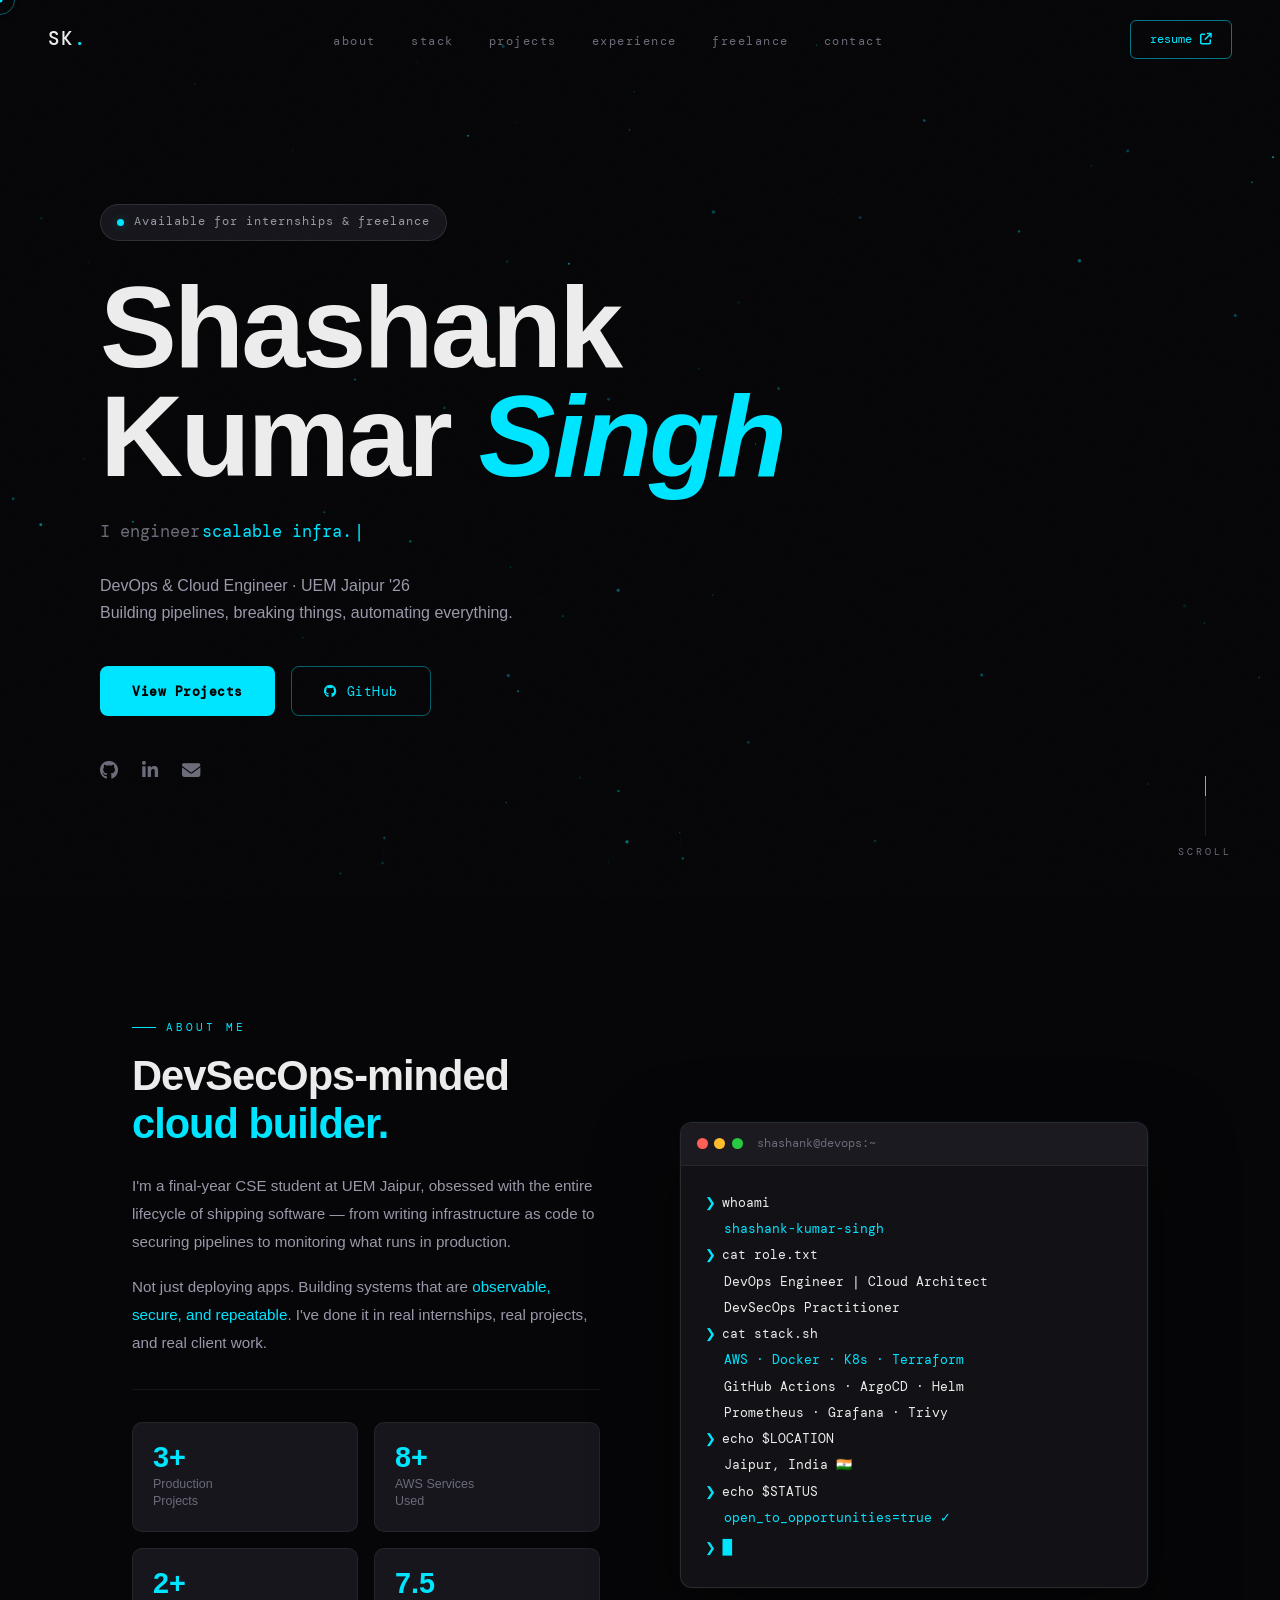
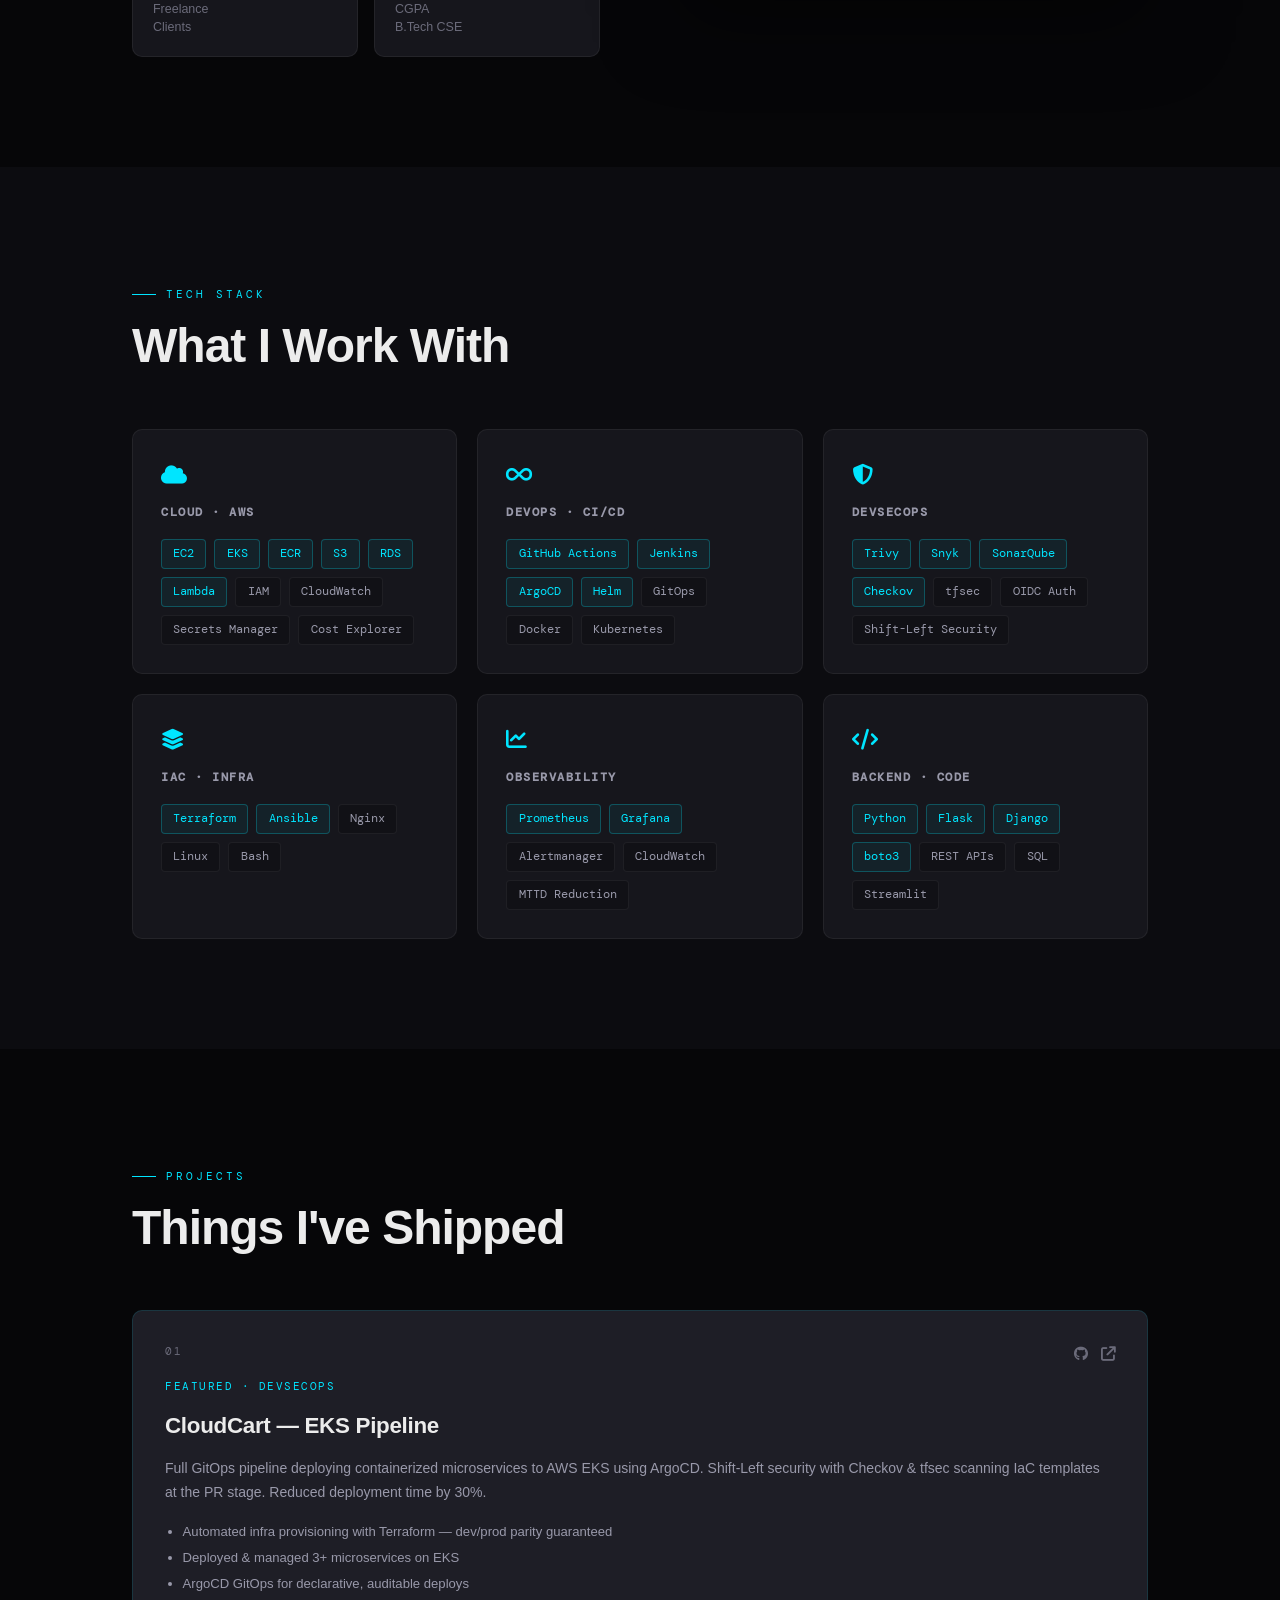
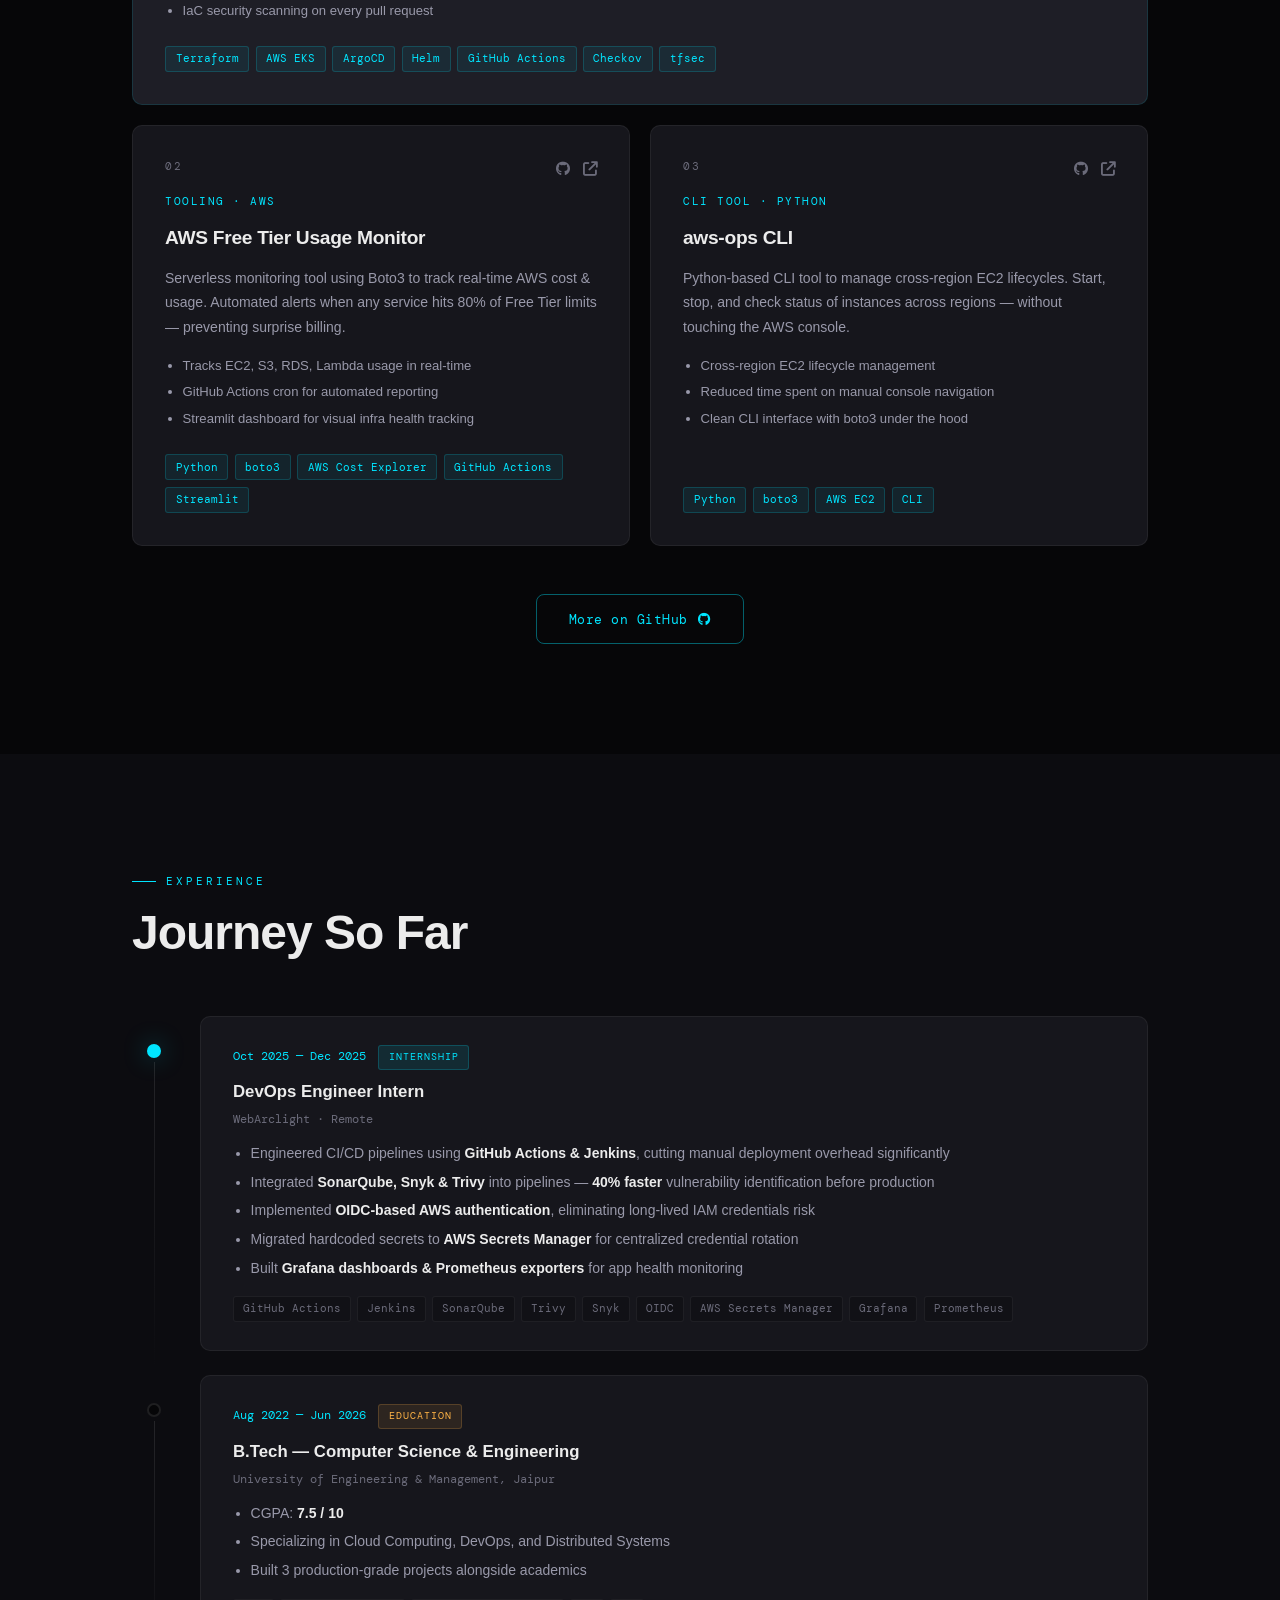
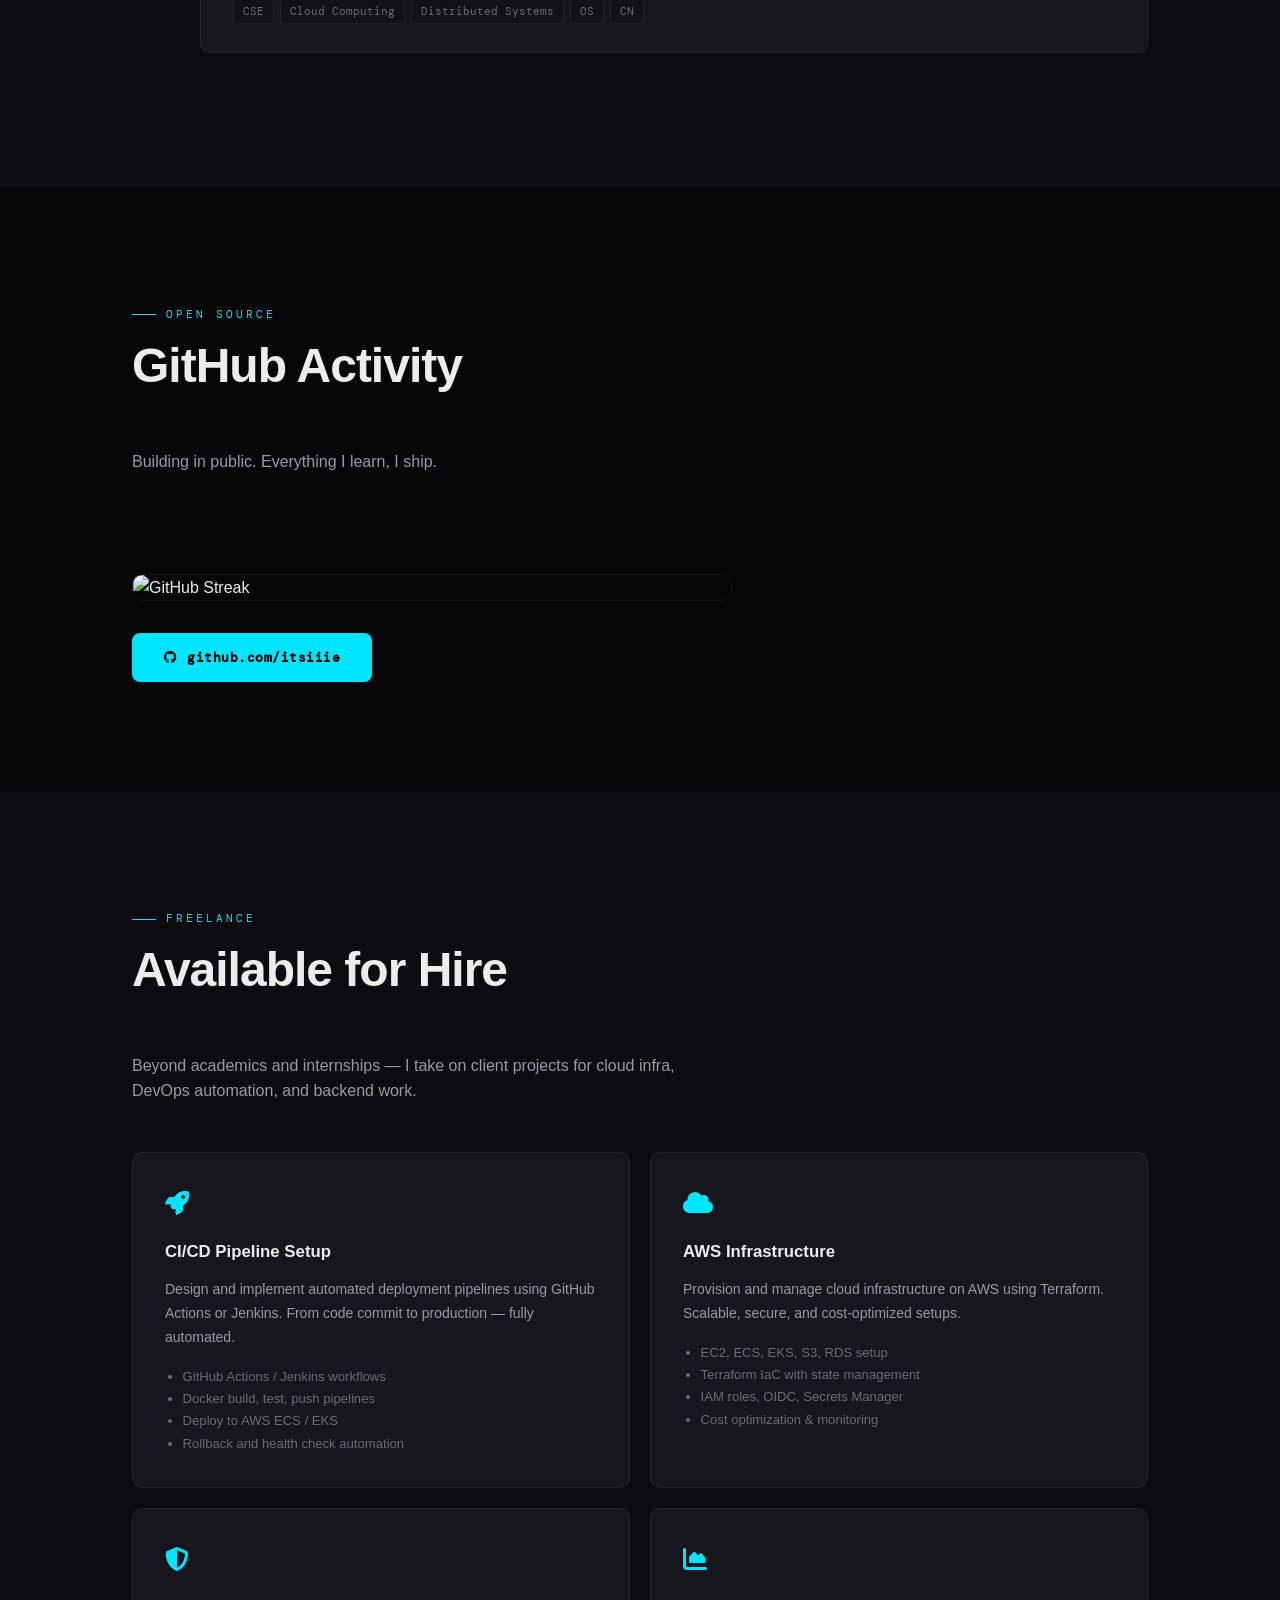
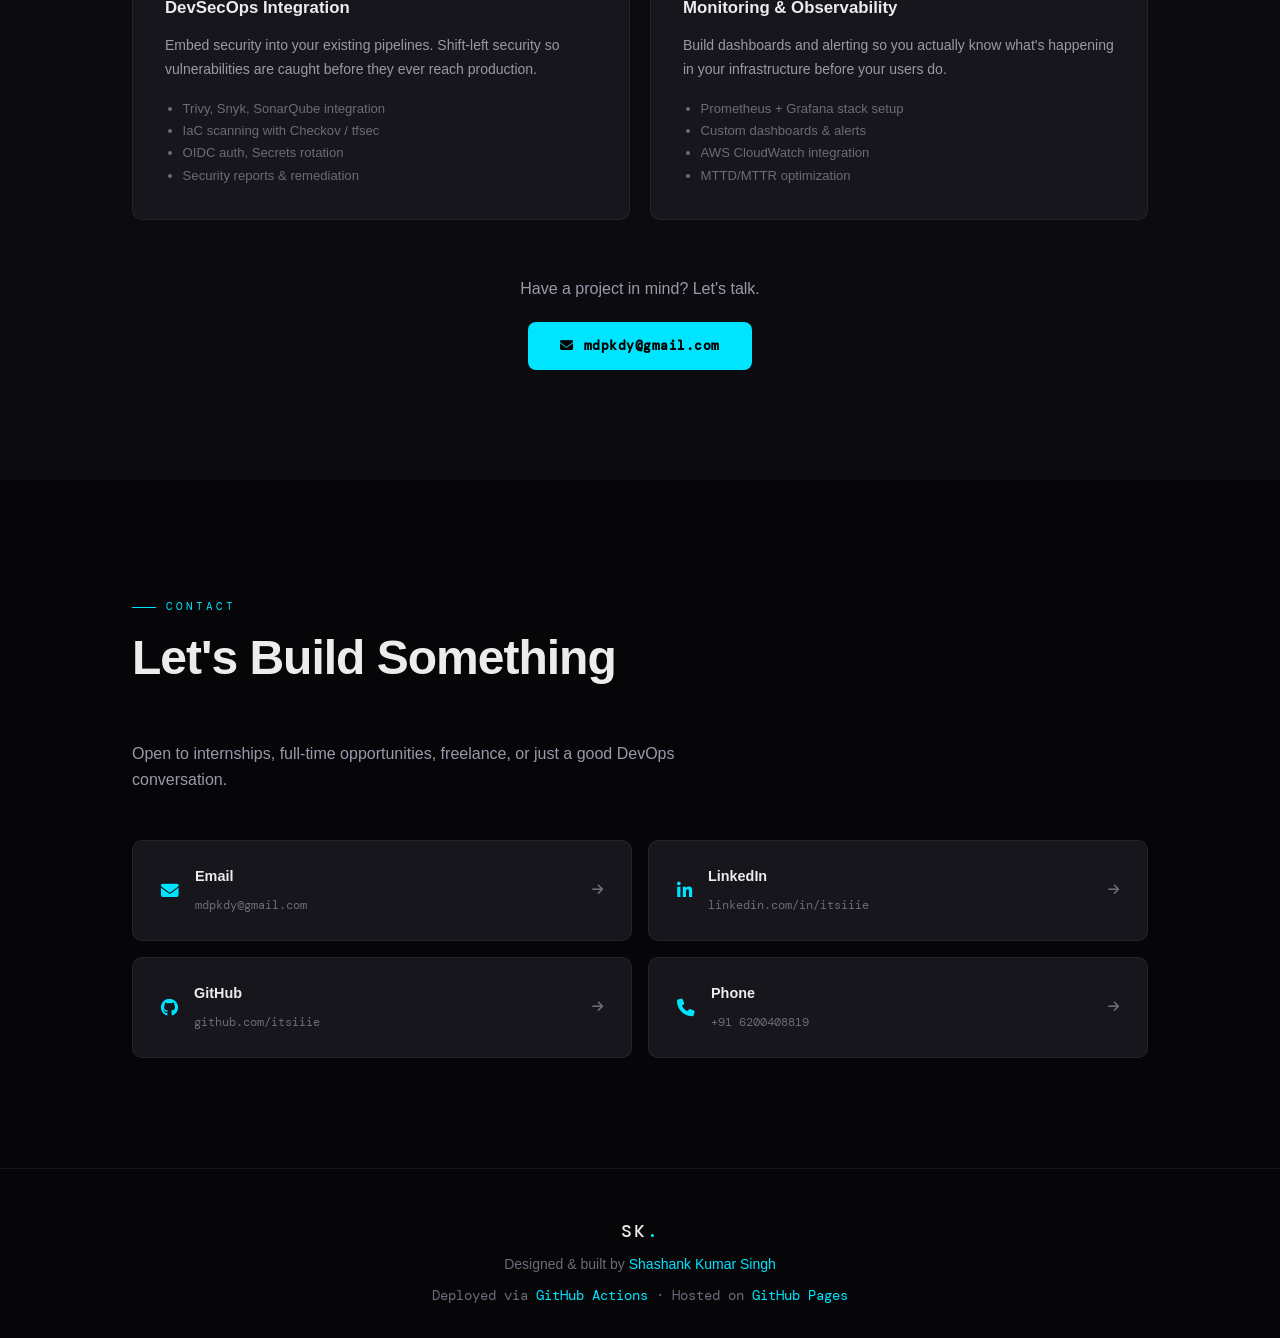
==== commit 55e7dd24: "🚀 launch" ====
--- a/index.html
+++ b/index.html
@@ -1,320 +1,566 @@
 <!DOCTYPE html>
 <html lang="en">
 <head>
-  <meta charset="UTF-8" />
+  <meta charset="UTF-8"/>
   <meta name="viewport" content="width=device-width, initial-scale=1.0"/>
-  <title>Your Name — DevOps & Cloud Engineer</title>
+  <title>Shashank Kumar Singh — DevOps Engineer</title>
+  <meta name="description" content="Aspiring DevOps Engineer | AWS · Docker · Kubernetes · CI/CD · Terraform"/>
+  <link rel="preconnect" href="https://fonts.googleapis.com">
+  <link href="https://fonts.googleapis.com/css2?family=DM+Mono:ital,wght@0,300;0,400;0,500;1,400&family=Clash+Display:wght@400;500;600;700&family=Cabinet+Grotesk:wght@300;400;500;700;800&display=swap" rel="stylesheet">
+  <!-- Fallback for Clash Display / Cabinet Grotesk (via Fontshare CDN) -->
+  <link href="https://api.fontshare.com/v2/css?f[]=clash-display@400,500,600,700&f[]=cabinet-grotesk@300,400,500,700,800&display=swap" rel="stylesheet">
+  <link rel="stylesheet" href="https://cdnjs.cloudflare.com/ajax/libs/font-awesome/6.5.0/css/all.min.css"/>
   <link rel="stylesheet" href="assets/css/style.css"/>
-  <link rel="preconnect" href="https://fonts.googleapis.com">
-  <link href="https://fonts.googleapis.com/css2?family=Space+Mono:wght@400;700&family=Syne:wght@400;600;700;800&display=swap" rel="stylesheet">
-  <link rel="stylesheet" href="https://cdnjs.cloudflare.com/ajax/libs/font-awesome/6.5.0/css/all.min.css"/>
 </head>
 <body>
 
-  <!-- ========== CURSOR ========== -->
-  <div class="cursor-dot"></div>
-  <div class="cursor-outline"></div>
-
-  <!-- ========== NAV ========== -->
-  <nav class="navbar" id="navbar">
-    <div class="nav-logo">YN<span class="dot">.</span></div>
-    <ul class="nav-links">
+  <!-- NOISE OVERLAY -->
+  <div class="noise"></div>
+
+  <!-- CURSOR -->
+  <div class="cursor-dot" id="cursorDot"></div>
+  <div class="cursor-ring" id="cursorRing"></div>
+
+  <!-- NAV -->
+  <nav class="nav" id="nav">
+    <a href="#" class="nav-brand">SK<span class="accent">.</span></a>
+    <ul class="nav-menu">
       <li><a href="#about">about</a></li>
-      <li><a href="#skills">skills</a></li>
+      <li><a href="#skills">stack</a></li>
       <li><a href="#projects">projects</a></li>
       <li><a href="#experience">experience</a></li>
+      <li><a href="#freelance">freelance</a></li>
       <li><a href="#contact">contact</a></li>
-      <li><a href="resume.html" class="nav-resume-btn">resume</a></li>
     </ul>
-    <div class="hamburger" id="hamburger">
-      <span></span><span></span><span></span>
-    </div>
+    <a href="resume.html" class="nav-cta">resume <i class="fas fa-arrow-up-right-from-square"></i></a>
+    <button class="nav-burger" id="burger" aria-label="menu">
+      <span></span><span></span>
+    </button>
   </nav>
 
-  <!-- ========== HERO ========== -->
-  <section class="hero" id="hero">
-    <canvas id="particles-canvas"></canvas>
-    <div class="hero-content">
-      <p class="hero-greeting reveal-up">Hey there, I'm</p>
-      <h1 class="hero-name reveal-up delay-1">Your Name<span class="cursor-blink">_</span></h1>
-      <div class="hero-roles reveal-up delay-2">
-        <span class="role-prefix">I build &nbsp;</span>
-        <span class="typed-text" id="typed"></span>
-      </div>
-      <p class="hero-desc reveal-up delay-3">
-        B.Tech CSE student obsessed with DevOps, cloud infrastructure, and shipping things that actually work in production.
+  <!-- MOBILE MENU -->
+  <div class="mobile-menu" id="mobileMenu">
+    <ul>
+      <li><a href="#about" class="mobile-link">about</a></li>
+      <li><a href="#skills" class="mobile-link">stack</a></li>
+      <li><a href="#projects" class="mobile-link">projects</a></li>
+      <li><a href="#experience" class="mobile-link">experience</a></li>
+      <li><a href="#freelance" class="mobile-link">freelance</a></li>
+      <li><a href="#contact" class="mobile-link">contact</a></li>
+      <li><a href="resume.html" class="mobile-link accent">resume ↗</a></li>
+    </ul>
+  </div>
+
+  <!-- ============ HERO ============ -->
+  <section class="hero" id="home">
+    <canvas id="canvas"></canvas>
+
+    <div class="hero-inner">
+      <div class="hero-badge reveal">
+        <span class="badge-dot"></span>
+        Available for internships & freelance
+      </div>
+
+      <h1 class="hero-h1 reveal delay-1">
+        <span class="line">Shashank</span>
+        <span class="line">Kumar<em class="italic-accent"> Singh</em></span>
+      </h1>
+
+      <div class="hero-role reveal delay-2">
+        <span class="role-static">I engineer </span>
+        <span class="role-typed" id="typed"></span>
+        <span class="role-cursor">|</span>
+      </div>
+
+      <p class="hero-sub reveal delay-3">
+        DevOps & Cloud Engineer · UEM Jaipur '26<br/>
+        Building pipelines, breaking things, automating everything.
       </p>
-      <div class="hero-cta reveal-up delay-4">
-        <a href="#projects" class="btn btn-primary">View Projects</a>
-        <a href="resume.html" class="btn btn-ghost">Resume <i class="fa-solid fa-arrow-right"></i></a>
-      </div>
-      <div class="hero-socials reveal-up delay-5">
-        <a href="https://github.com/yourusername" target="_blank"><i class="fab fa-github"></i></a>
-        <a href="https://linkedin.com/in/yourusername" target="_blank"><i class="fab fa-linkedin"></i></a>
-        <a href="mailto:your@email.com"><i class="fas fa-envelope"></i></a>
-      </div>
-    </div>
-    <div class="scroll-indicator">
+
+      <div class="hero-actions reveal delay-4">
+        <a href="#projects" class="btn-fill">View Projects</a>
+        <a href="https://github.com/itsiiie" target="_blank" class="btn-outline">
+          <i class="fab fa-github"></i> GitHub
+        </a>
+      </div>
+
+      <div class="hero-links reveal delay-5">
+        <a href="https://github.com/itsiiie" target="_blank" aria-label="GitHub">
+          <i class="fab fa-github"></i>
+        </a>
+        <a href="https://www.linkedin.com/in/itsiiie/" target="_blank" aria-label="LinkedIn">
+          <i class="fab fa-linkedin-in"></i>
+        </a>
+        <a href="mailto:mdpkdy@gmail.com" aria-label="Email">
+          <i class="fas fa-envelope"></i>
+        </a>
+      </div>
+    </div>
+
+    <div class="hero-scroll">
+      <div class="scroll-track"><div class="scroll-thumb"></div></div>
       <span>scroll</span>
-      <div class="scroll-line"></div>
-    </div>
-  </section>
-
-  <!-- ========== ABOUT ========== -->
-  <section class="about section-pad" id="about">
-    <div class="container">
-      <div class="section-tag reveal-fade">about me</div>
+    </div>
+  </section>
+
+  <!-- ============ ABOUT ============ -->
+  <section class="about section" id="about">
+    <div class="wrap">
+      <span class="eyebrow reveal">about me</span>
       <div class="about-grid">
-        <div class="about-text reveal-left">
-          <h2>Building the infra <span class="neon">behind the code.</span></h2>
-          <p>
-            I'm a Computer Science student at [Your College], passionate about the intersection of software development and cloud infrastructure. I don't just write code — I think about how it gets deployed, scaled, and monitored in production.
-          </p>
-          <p>
-            Currently diving deep into AWS, Docker, Kubernetes, and CI/CD pipelines. I believe in automating everything that can be automated and building systems that recover gracefully when things go wrong.
-          </p>
-          <div class="about-stats">
-            <div class="stat"><span class="stat-num neon">10+</span><span class="stat-label">Projects Shipped</span></div>
-            <div class="stat"><span class="stat-num neon">5+</span><span class="stat-label">AWS Services Used</span></div>
-            <div class="stat"><span class="stat-num neon">∞</span><span class="stat-label">Bugs Debugged</span></div>
-          </div>
-        </div>
-        <div class="about-visual reveal-right">
-          <div class="terminal-card">
-            <div class="terminal-header">
-              <span class="t-dot red"></span>
-              <span class="t-dot yellow"></span>
-              <span class="t-dot green"></span>
-              <span class="t-title">whoami.sh</span>
-            </div>
-            <div class="terminal-body">
-              <p><span class="t-prompt">$</span> whoami</p>
-              <p class="t-output neon">your-name</p>
-              <p><span class="t-prompt">$</span> cat interests.txt</p>
-              <p class="t-output">DevOps, Cloud, Backend Dev</p>
-              <p class="t-output">CI/CD, Docker, Kubernetes</p>
-              <p class="t-output">AWS, Linux, Open Source</p>
-              <p><span class="t-prompt">$</span> echo $STATUS</p>
-              <p class="t-output neon">open to internships ✓</p>
-              <p><span class="t-prompt">$</span> <span class="t-cursor">█</span></p>
-            </div>
-          </div>
-        </div>
-      </div>
-    </div>
-  </section>
-
-  <!-- ========== SKILLS ========== -->
-  <section class="skills section-pad" id="skills">
-    <div class="container">
-      <div class="section-tag reveal-fade">skills</div>
-      <h2 class="section-title reveal-up">My Tech Stack</h2>
+        <div class="about-left reveal-left">
+          <h2 class="section-h2">DevSecOps-minded<br/><span class="accent">cloud builder.</span></h2>
+          <p>I'm a final-year CSE student at UEM Jaipur, obsessed with the entire lifecycle of shipping software — from writing infrastructure as code to securing pipelines to monitoring what runs in production.</p>
+          <p>Not just deploying apps. Building systems that are <em>observable, secure, and repeatable</em>. I've done it in real internships, real projects, and real client work.</p>
+          <div class="about-numbers">
+            <div class="num-card">
+              <strong class="accent">3+</strong>
+              <span>Production<br/>Projects</span>
+            </div>
+            <div class="num-card">
+              <strong class="accent">8+</strong>
+              <span>AWS Services<br/>Used</span>
+            </div>
+            <div class="num-card">
+              <strong class="accent">2+</strong>
+              <span>Freelance<br/>Clients</span>
+            </div>
+            <div class="num-card">
+              <strong class="accent">7.5</strong>
+              <span>CGPA<br/>B.Tech CSE</span>
+            </div>
+          </div>
+        </div>
+        <div class="about-right reveal-right">
+          <div class="terminal">
+            <div class="term-bar">
+              <span class="dot r"></span>
+              <span class="dot y"></span>
+              <span class="dot g"></span>
+              <span class="term-title">shashank@devops:~</span>
+            </div>
+            <div class="term-body">
+              <div class="term-line"><span class="p">❯</span> <span class="cmd">whoami</span></div>
+              <div class="term-line out accent">shashank-kumar-singh</div>
+              <div class="term-line"><span class="p">❯</span> <span class="cmd">cat role.txt</span></div>
+              <div class="term-line out">DevOps Engineer | Cloud Architect</div>
+              <div class="term-line out">DevSecOps Practitioner</div>
+              <div class="term-line"><span class="p">❯</span> <span class="cmd">cat stack.sh</span></div>
+              <div class="term-line out accent">AWS · Docker · K8s · Terraform</div>
+              <div class="term-line out">GitHub Actions · ArgoCD · Helm</div>
+              <div class="term-line out">Prometheus · Grafana · Trivy</div>
+              <div class="term-line"><span class="p">❯</span> <span class="cmd">echo $LOCATION</span></div>
+              <div class="term-line out">Jaipur, India 🇮🇳</div>
+              <div class="term-line"><span class="p">❯</span> <span class="cmd">echo $STATUS</span></div>
+              <div class="term-line out accent">open_to_opportunities=true ✓</div>
+              <div class="term-line"><span class="p blink">❯</span> <span class="term-cursor">█</span></div>
+            </div>
+          </div>
+        </div>
+      </div>
+    </div>
+  </section>
+
+  <!-- ============ SKILLS ============ -->
+  <section class="skills section alt" id="skills">
+    <div class="wrap">
+      <span class="eyebrow reveal">tech stack</span>
+      <h2 class="section-h2 reveal">What I Work With</h2>
       <div class="skills-grid">
 
-        <div class="skill-category reveal-up delay-1">
-          <h3><i class="fas fa-code"></i> Languages</h3>
-          <div class="skill-tags">
-            <span class="tag">Python</span>
-            <span class="tag">JavaScript</span>
-            <span class="tag">Java</span>
-            <span class="tag">Bash</span>
-            <span class="tag">SQL</span>
-          </div>
-        </div>
-
-        <div class="skill-category reveal-up delay-2">
-          <h3><i class="fas fa-cloud"></i> Cloud & DevOps</h3>
-          <div class="skill-tags">
-            <span class="tag neon-tag">AWS</span>
-            <span class="tag neon-tag">Docker</span>
-            <span class="tag neon-tag">Kubernetes</span>
-            <span class="tag neon-tag">GitHub Actions</span>
-            <span class="tag neon-tag">Terraform</span>
-          </div>
-        </div>
-
-        <div class="skill-category reveal-up delay-3">
-          <h3><i class="fas fa-server"></i> Backend</h3>
-          <div class="skill-tags">
-            <span class="tag">Node.js</span>
-            <span class="tag">Express</span>
-            <span class="tag">FastAPI</span>
-            <span class="tag">PostgreSQL</span>
-            <span class="tag">Redis</span>
-          </div>
-        </div>
-
-        <div class="skill-category reveal-up delay-4">
-          <h3><i class="fas fa-tools"></i> Tools</h3>
-          <div class="skill-tags">
-            <span class="tag">Git</span>
-            <span class="tag">Linux</span>
-            <span class="tag">Nginx</span>
-            <span class="tag">Prometheus</span>
-            <span class="tag">Grafana</span>
-          </div>
-        </div>
-
-      </div>
-    </div>
-  </section>
-
-  <!-- ========== PROJECTS ========== -->
-  <section class="projects section-pad" id="projects">
-    <div class="container">
-      <div class="section-tag reveal-fade">projects</div>
-      <h2 class="section-title reveal-up">Things I've Built</h2>
-
-      <div class="projects-grid" id="projects-grid">
-
-        <!-- ===== PROJECT CARD — COPY THIS BLOCK TO ADD A NEW PROJECT ===== -->
-        <div class="project-card reveal-up delay-1">
-          <div class="project-header">
-            <div class="project-icon"><i class="fas fa-rocket"></i></div>
-            <div class="project-links">
-              <a href="https://github.com/yourusername/project" target="_blank" title="GitHub"><i class="fab fa-github"></i></a>
-              <a href="https://yourproject.live" target="_blank" title="Live Demo"><i class="fas fa-external-link-alt"></i></a>
-            </div>
-          </div>
-          <h3 class="project-title">CI/CD Pipeline on AWS</h3>
-          <p class="project-desc">
-            Automated deployment pipeline using GitHub Actions, Docker, and AWS ECS. Reduced deploy time from 20 minutes to under 3 minutes with zero-downtime rolling updates.
-          </p>
-          <div class="project-tags">
-            <span>AWS ECS</span><span>Docker</span><span>GitHub Actions</span><span>Terraform</span>
-          </div>
-        </div>
-        <!-- ===== END PROJECT CARD ===== -->
-
-        <div class="project-card reveal-up delay-2">
-          <div class="project-header">
-            <div class="project-icon"><i class="fas fa-shield-alt"></i></div>
-            <div class="project-links">
-              <a href="#" target="_blank"><i class="fab fa-github"></i></a>
-              <a href="#" target="_blank"><i class="fas fa-external-link-alt"></i></a>
-            </div>
-          </div>
-          <h3 class="project-title">Kubernetes Monitoring Stack</h3>
-          <p class="project-desc">
-            Set up a full observability stack with Prometheus, Grafana, and Alertmanager on a local Kubernetes cluster. Includes custom dashboards and alerting rules.
-          </p>
-          <div class="project-tags">
-            <span>Kubernetes</span><span>Prometheus</span><span>Grafana</span><span>Helm</span>
-          </div>
-        </div>
-
-        <div class="project-card reveal-up delay-3">
-          <div class="project-header">
-            <div class="project-icon"><i class="fas fa-database"></i></div>
-            <div class="project-links">
-              <a href="#" target="_blank"><i class="fab fa-github"></i></a>
-              <a href="#" target="_blank"><i class="fas fa-external-link-alt"></i></a>
-            </div>
-          </div>
-          <h3 class="project-title">REST API with Auth</h3>
-          <p class="project-desc">
-            Production-ready REST API built with Node.js and Express. Features JWT auth, rate limiting, PostgreSQL, Redis caching, and Dockerized deployment.
-          </p>
-          <div class="project-tags">
-            <span>Node.js</span><span>PostgreSQL</span><span>Docker</span><span>Redis</span>
-          </div>
-        </div>
-
-      </div>
-
-      <div class="projects-more reveal-fade">
-        <a href="https://github.com/yourusername" target="_blank" class="btn btn-ghost">
+        <div class="skill-block reveal delay-1">
+          <div class="skill-icon"><i class="fas fa-cloud"></i></div>
+          <h3>Cloud · AWS</h3>
+          <div class="pills">
+            <span class="pill hot">EC2</span><span class="pill hot">EKS</span><span class="pill hot">ECR</span>
+            <span class="pill hot">S3</span><span class="pill hot">RDS</span><span class="pill hot">Lambda</span>
+            <span class="pill">IAM</span><span class="pill">CloudWatch</span><span class="pill">Secrets Manager</span>
+            <span class="pill">Cost Explorer</span>
+          </div>
+        </div>
+
+        <div class="skill-block reveal delay-2">
+          <div class="skill-icon"><i class="fas fa-infinity"></i></div>
+          <h3>DevOps · CI/CD</h3>
+          <div class="pills">
+            <span class="pill hot">GitHub Actions</span><span class="pill hot">Jenkins</span>
+            <span class="pill hot">ArgoCD</span><span class="pill hot">Helm</span>
+            <span class="pill">GitOps</span><span class="pill">Docker</span>
+            <span class="pill">Kubernetes</span>
+          </div>
+        </div>
+
+        <div class="skill-block reveal delay-3">
+          <div class="skill-icon"><i class="fas fa-shield-halved"></i></div>
+          <h3>DevSecOps</h3>
+          <div class="pills">
+            <span class="pill hot">Trivy</span><span class="pill hot">Snyk</span>
+            <span class="pill hot">SonarQube</span><span class="pill hot">Checkov</span>
+            <span class="pill">tfsec</span><span class="pill">OIDC Auth</span>
+            <span class="pill">Shift-Left Security</span>
+          </div>
+        </div>
+
+        <div class="skill-block reveal delay-4">
+          <div class="skill-icon"><i class="fas fa-layer-group"></i></div>
+          <h3>IaC · Infra</h3>
+          <div class="pills">
+            <span class="pill hot">Terraform</span><span class="pill hot">Ansible</span>
+            <span class="pill">Nginx</span><span class="pill">Linux</span>
+            <span class="pill">Bash</span>
+          </div>
+        </div>
+
+        <div class="skill-block reveal delay-1">
+          <div class="skill-icon"><i class="fas fa-chart-line"></i></div>
+          <h3>Observability</h3>
+          <div class="pills">
+            <span class="pill hot">Prometheus</span><span class="pill hot">Grafana</span>
+            <span class="pill">Alertmanager</span><span class="pill">CloudWatch</span>
+            <span class="pill">MTTD Reduction</span>
+          </div>
+        </div>
+
+        <div class="skill-block reveal delay-2">
+          <div class="skill-icon"><i class="fas fa-code"></i></div>
+          <h3>Backend · Code</h3>
+          <div class="pills">
+            <span class="pill hot">Python</span><span class="pill hot">Flask</span>
+            <span class="pill hot">Django</span><span class="pill hot">boto3</span>
+            <span class="pill">REST APIs</span><span class="pill">SQL</span><span class="pill">Streamlit</span>
+          </div>
+        </div>
+
+      </div>
+    </div>
+  </section>
+
+  <!-- ============ PROJECTS ============ -->
+  <section class="projects section" id="projects">
+    <div class="wrap">
+      <span class="eyebrow reveal">projects</span>
+      <h2 class="section-h2 reveal">Things I've Shipped</h2>
+
+      <div class="projects-grid">
+
+        <!-- PROJECT 1 -->
+        <div class="proj-card featured reveal delay-1">
+          <div class="proj-top">
+            <div class="proj-num">01</div>
+            <div class="proj-ext">
+              <a href="https://github.com/itsiiie" target="_blank" title="GitHub"><i class="fab fa-github"></i></a>
+              <a href="#" target="_blank" title="Live"><i class="fas fa-arrow-up-right-from-square"></i></a>
+            </div>
+          </div>
+          <div class="proj-label">Featured · DevSecOps</div>
+          <h3>CloudCart — EKS Pipeline</h3>
+          <p>Full GitOps pipeline deploying containerized microservices to AWS EKS using ArgoCD. Shift-Left security with Checkov & tfsec scanning IaC templates at the PR stage. Reduced deployment time by 30%.</p>
+          <ul class="proj-bullets">
+            <li>Automated infra provisioning with Terraform — dev/prod parity guaranteed</li>
+            <li>Deployed & managed 3+ microservices on EKS</li>
+            <li>ArgoCD GitOps for declarative, auditable deploys</li>
+            <li>IaC security scanning on every pull request</li>
+          </ul>
+          <div class="proj-stack">
+            <span>Terraform</span><span>AWS EKS</span><span>ArgoCD</span><span>Helm</span><span>GitHub Actions</span><span>Checkov</span><span>tfsec</span>
+          </div>
+        </div>
+
+        <!-- PROJECT 2 -->
+        <div class="proj-card reveal delay-2">
+          <div class="proj-top">
+            <div class="proj-num">02</div>
+            <div class="proj-ext">
+              <a href="https://github.com/itsiiie" target="_blank"><i class="fab fa-github"></i></a>
+              <a href="#" target="_blank"><i class="fas fa-arrow-up-right-from-square"></i></a>
+            </div>
+          </div>
+          <div class="proj-label">Tooling · AWS</div>
+          <h3>AWS Free Tier Usage Monitor</h3>
+          <p>Serverless monitoring tool using Boto3 to track real-time AWS cost & usage. Automated alerts when any service hits 80% of Free Tier limits — preventing surprise billing.</p>
+          <ul class="proj-bullets">
+            <li>Tracks EC2, S3, RDS, Lambda usage in real-time</li>
+            <li>GitHub Actions cron for automated reporting</li>
+            <li>Streamlit dashboard for visual infra health tracking</li>
+          </ul>
+          <div class="proj-stack">
+            <span>Python</span><span>boto3</span><span>AWS Cost Explorer</span><span>GitHub Actions</span><span>Streamlit</span>
+          </div>
+        </div>
+
+        <!-- PROJECT 3 -->
+        <div class="proj-card reveal delay-3">
+          <div class="proj-top">
+            <div class="proj-num">03</div>
+            <div class="proj-ext">
+              <a href="https://github.com/itsiiie" target="_blank"><i class="fab fa-github"></i></a>
+              <a href="#" target="_blank"><i class="fas fa-arrow-up-right-from-square"></i></a>
+            </div>
+          </div>
+          <div class="proj-label">CLI Tool · Python</div>
+          <h3>aws-ops CLI</h3>
+          <p>Python-based CLI tool to manage cross-region EC2 lifecycles. Start, stop, and check status of instances across regions — without touching the AWS console.</p>
+          <ul class="proj-bullets">
+            <li>Cross-region EC2 lifecycle management</li>
+            <li>Reduced time spent on manual console navigation</li>
+            <li>Clean CLI interface with boto3 under the hood</li>
+          </ul>
+          <div class="proj-stack">
+            <span>Python</span><span>boto3</span><span>AWS EC2</span><span>CLI</span>
+          </div>
+        </div>
+
+        <!-- ADD NEW PROJECT — copy this card block -->
+        <!--
+        <div class="proj-card reveal">
+          <div class="proj-top">
+            <div class="proj-num">04</div>
+            <div class="proj-ext">
+              <a href="GITHUB_URL" target="_blank"><i class="fab fa-github"></i></a>
+              <a href="LIVE_URL" target="_blank"><i class="fas fa-arrow-up-right-from-square"></i></a>
+            </div>
+          </div>
+          <div class="proj-label">Category</div>
+          <h3>Project Name</h3>
+          <p>What it does. What problem it solves.</p>
+          <ul class="proj-bullets">
+            <li>Key achievement or feature</li>
+          </ul>
+          <div class="proj-stack">
+            <span>Tech1</span><span>Tech2</span>
+          </div>
+        </div>
+        -->
+
+      </div>
+
+      <div class="projects-footer reveal">
+        <a href="https://github.com/itsiiie" target="_blank" class="btn-outline">
           More on GitHub <i class="fab fa-github"></i>
         </a>
       </div>
-
-    </div>
-  </section>
-
-  <!-- ========== EXPERIENCE / TIMELINE ========== -->
-  <section class="experience section-pad" id="experience">
-    <div class="container">
-      <div class="section-tag reveal-fade">journey</div>
-      <h2 class="section-title reveal-up">Experience & Education</h2>
+    </div>
+  </section>
+
+  <!-- ============ EXPERIENCE ============ -->
+  <section class="experience section alt" id="experience">
+    <div class="wrap">
+      <span class="eyebrow reveal">experience</span>
+      <h2 class="section-h2 reveal">Journey So Far</h2>
+
       <div class="timeline">
 
-        <div class="timeline-item reveal-left">
-          <div class="timeline-dot"></div>
-          <div class="timeline-content">
-            <span class="timeline-date">2024 — Present</span>
-            <h3>DevOps Intern</h3>
-            <p class="timeline-company">Company Name · Remote</p>
-            <p>Worked on automating deployments using GitHub Actions and AWS. Containerized legacy applications with Docker and helped migrate infra to ECS.</p>
-            <div class="timeline-tags"><span>AWS</span><span>Docker</span><span>CI/CD</span></div>
-          </div>
-        </div>
-
-        <div class="timeline-item reveal-right">
-          <div class="timeline-dot"></div>
-          <div class="timeline-content">
-            <span class="timeline-date">2022 — 2026</span>
-            <h3>B.Tech Computer Science</h3>
-            <p class="timeline-company">Your College Name</p>
-            <p>Focused on cloud computing, distributed systems, and software engineering. Active in the coding club and open source community.</p>
-            <div class="timeline-tags"><span>CSE</span><span>Cloud Computing</span><span>DSA</span></div>
-          </div>
-        </div>
-
-        <div class="timeline-item reveal-left">
-          <div class="timeline-dot"></div>
-          <div class="timeline-content">
-            <span class="timeline-date">2023</span>
-            <h3>AWS Cloud Practitioner</h3>
-            <p class="timeline-company">Amazon Web Services · Certification</p>
-            <p>Cleared foundational AWS certification covering core services, security, pricing, and architecture best practices.</p>
-            <div class="timeline-tags"><span>AWS</span><span>Cloud</span></div>
-          </div>
-        </div>
-
-      </div>
-    </div>
-  </section>
-
-  <!-- ========== GITHUB STATS ========== -->
-  <section class="github-stats section-pad" id="stats">
-    <div class="container">
-      <div class="section-tag reveal-fade">open source</div>
-      <h2 class="section-title reveal-up">GitHub Activity</h2>
-      <div class="stats-grid reveal-up delay-1">
-        <img src="https://github-readme-stats.vercel.app/api?username=yourusername&show_icons=true&theme=transparent&hide_border=true&title_color=00f5ff&text_color=ffffff&icon_color=00f5ff" alt="GitHub Stats" class="github-stat-img"/>
-        <img src="https://github-readme-stats.vercel.app/api/top-langs/?username=yourusername&layout=compact&theme=transparent&hide_border=true&title_color=00f5ff&text_color=ffffff" alt="Top Languages" class="github-stat-img"/>
-      </div>
-    </div>
-  </section>
-
-  <!-- ========== CONTACT ========== -->
-  <section class="contact section-pad" id="contact">
-    <div class="container">
-      <div class="section-tag reveal-fade">contact</div>
-      <h2 class="section-title reveal-up">Let's Connect</h2>
-      <p class="contact-sub reveal-up delay-1">Open to internships, collaborations, or just a good tech conversation.</p>
-      <div class="contact-links reveal-up delay-2">
-        <a href="mailto:your@email.com" class="contact-card">
+        <div class="tl-item reveal-left">
+          <div class="tl-side">
+            <div class="tl-dot active"></div>
+            <div class="tl-line"></div>
+          </div>
+          <div class="tl-card">
+            <div class="tl-meta">
+              <span class="tl-date">Oct 2025 — Dec 2025</span>
+              <span class="tl-badge">Internship</span>
+            </div>
+            <h3>DevOps Engineer Intern</h3>
+            <p class="tl-company">WebArclight · Remote</p>
+            <ul class="tl-points">
+              <li>Engineered CI/CD pipelines using <strong>GitHub Actions & Jenkins</strong>, cutting manual deployment overhead significantly</li>
+              <li>Integrated <strong>SonarQube, Snyk & Trivy</strong> into pipelines — <strong>40% faster</strong> vulnerability identification before production</li>
+              <li>Implemented <strong>OIDC-based AWS authentication</strong>, eliminating long-lived IAM credentials risk</li>
+              <li>Migrated hardcoded secrets to <strong>AWS Secrets Manager</strong> for centralized credential rotation</li>
+              <li>Built <strong>Grafana dashboards & Prometheus exporters</strong> for app health monitoring</li>
+            </ul>
+            <div class="tl-tags">
+              <span>GitHub Actions</span><span>Jenkins</span><span>SonarQube</span><span>Trivy</span><span>Snyk</span><span>OIDC</span><span>AWS Secrets Manager</span><span>Grafana</span><span>Prometheus</span>
+            </div>
+          </div>
+        </div>
+
+        <div class="tl-item reveal-right">
+          <div class="tl-side">
+            <div class="tl-dot"></div>
+            <div class="tl-line"></div>
+          </div>
+          <div class="tl-card">
+            <div class="tl-meta">
+              <span class="tl-date">Aug 2022 — Jun 2026</span>
+              <span class="tl-badge edu">Education</span>
+            </div>
+            <h3>B.Tech — Computer Science & Engineering</h3>
+            <p class="tl-company">University of Engineering & Management, Jaipur</p>
+            <ul class="tl-points">
+              <li>CGPA: <strong>7.5 / 10</strong></li>
+              <li>Specializing in Cloud Computing, DevOps, and Distributed Systems</li>
+              <li>Built 3 production-grade projects alongside academics</li>
+            </ul>
+            <div class="tl-tags">
+              <span>CSE</span><span>Cloud Computing</span><span>Distributed Systems</span><span>OS</span><span>CN</span>
+            </div>
+          </div>
+        </div>
+
+      </div>
+    </div>
+  </section>
+
+  <!-- ============ OPEN SOURCE ============ -->
+  <section class="oss section" id="opensource">
+    <div class="wrap">
+      <span class="eyebrow reveal">open source</span>
+      <h2 class="section-h2 reveal">GitHub Activity</h2>
+      <p class="section-sub reveal">Building in public. Everything I learn, I ship.</p>
+
+      <div class="oss-stats reveal delay-1">
+        <img
+          src="https://github-readme-stats.vercel.app/api?username=itsiiie&show_icons=true&theme=transparent&hide_border=true&title_color=00e5ff&text_color=cccccc&icon_color=00e5ff&bg_color=00000000"
+          alt="Shashank's GitHub Stats"
+          class="oss-img"
+          loading="lazy"
+        />
+        <img
+          src="https://github-readme-stats.vercel.app/api/top-langs/?username=itsiiie&layout=compact&theme=transparent&hide_border=true&title_color=00e5ff&text_color=cccccc&bg_color=00000000"
+          alt="Top Languages"
+          class="oss-img"
+          loading="lazy"
+        />
+      </div>
+
+      <div class="oss-streak reveal delay-2">
+        <img
+          src="https://streak-stats.demolab.com?user=itsiiie&theme=dark&hide_border=true&stroke=00e5ff&ring=00e5ff&fire=ff6b35&currStreakLabel=00e5ff&background=00000000"
+          alt="GitHub Streak"
+          class="oss-streak-img"
+          loading="lazy"
+        />
+      </div>
+
+      <div class="oss-cta reveal delay-3">
+        <a href="https://github.com/itsiiie" target="_blank" class="btn-fill">
+          <i class="fab fa-github"></i> github.com/itsiiie
+        </a>
+      </div>
+    </div>
+  </section>
+
+  <!-- ============ FREELANCE ============ -->
+  <section class="freelance section alt" id="freelance">
+    <div class="wrap">
+      <span class="eyebrow reveal">freelance</span>
+      <h2 class="section-h2 reveal">Available for Hire</h2>
+      <p class="section-sub reveal">Beyond academics and internships — I take on client projects for cloud infra, DevOps automation, and backend work.</p>
+
+      <div class="freelance-grid">
+
+        <div class="fl-card reveal delay-1">
+          <div class="fl-icon"><i class="fas fa-rocket"></i></div>
+          <h3>CI/CD Pipeline Setup</h3>
+          <p>Design and implement automated deployment pipelines using GitHub Actions or Jenkins. From code commit to production — fully automated.</p>
+          <ul>
+            <li>GitHub Actions / Jenkins workflows</li>
+            <li>Docker build, test, push pipelines</li>
+            <li>Deploy to AWS ECS / EKS</li>
+            <li>Rollback and health check automation</li>
+          </ul>
+        </div>
+
+        <div class="fl-card reveal delay-2">
+          <div class="fl-icon"><i class="fas fa-cloud"></i></div>
+          <h3>AWS Infrastructure</h3>
+          <p>Provision and manage cloud infrastructure on AWS using Terraform. Scalable, secure, and cost-optimized setups.</p>
+          <ul>
+            <li>EC2, ECS, EKS, S3, RDS setup</li>
+            <li>Terraform IaC with state management</li>
+            <li>IAM roles, OIDC, Secrets Manager</li>
+            <li>Cost optimization & monitoring</li>
+          </ul>
+        </div>
+
+        <div class="fl-card reveal delay-3">
+          <div class="fl-icon"><i class="fas fa-shield-halved"></i></div>
+          <h3>DevSecOps Integration</h3>
+          <p>Embed security into your existing pipelines. Shift-left security so vulnerabilities are caught before they ever reach production.</p>
+          <ul>
+            <li>Trivy, Snyk, SonarQube integration</li>
+            <li>IaC scanning with Checkov / tfsec</li>
+            <li>OIDC auth, Secrets rotation</li>
+            <li>Security reports & remediation</li>
+          </ul>
+        </div>
+
+        <div class="fl-card reveal delay-4">
+          <div class="fl-icon"><i class="fas fa-chart-area"></i></div>
+          <h3>Monitoring & Observability</h3>
+          <p>Build dashboards and alerting so you actually know what's happening in your infrastructure before your users do.</p>
+          <ul>
+            <li>Prometheus + Grafana stack setup</li>
+            <li>Custom dashboards & alerts</li>
+            <li>AWS CloudWatch integration</li>
+            <li>MTTD/MTTR optimization</li>
+          </ul>
+        </div>
+
+      </div>
+
+      <div class="freelance-cta reveal">
+        <p>Have a project in mind? Let's talk.</p>
+        <a href="mailto:mdpkdy@gmail.com" class="btn-fill">
+          <i class="fas fa-envelope"></i> mdpkdy@gmail.com
+        </a>
+      </div>
+    </div>
+  </section>
+
+  <!-- ============ CONTACT ============ -->
+  <section class="contact section" id="contact">
+    <div class="wrap">
+      <span class="eyebrow reveal">contact</span>
+      <h2 class="section-h2 reveal">Let's Build Something</h2>
+      <p class="section-sub reveal">Open to internships, full-time opportunities, freelance, or just a good DevOps conversation.</p>
+
+      <div class="contact-cards reveal delay-1">
+        <a href="mailto:mdpkdy@gmail.com" class="contact-card">
           <i class="fas fa-envelope"></i>
-          <span>your@email.com</span>
-        </a>
-        <a href="https://linkedin.com/in/yourusername" target="_blank" class="contact-card">
-          <i class="fab fa-linkedin"></i>
-          <span>LinkedIn</span>
-        </a>
-        <a href="https://github.com/yourusername" target="_blank" class="contact-card">
+          <div>
+            <strong>Email</strong>
+            <span>mdpkdy@gmail.com</span>
+          </div>
+          <i class="fas fa-arrow-right arrow"></i>
+        </a>
+        <a href="https://www.linkedin.com/in/itsiiie/" target="_blank" class="contact-card">
+          <i class="fab fa-linkedin-in"></i>
+          <div>
+            <strong>LinkedIn</strong>
+            <span>linkedin.com/in/itsiiie</span>
+          </div>
+          <i class="fas fa-arrow-right arrow"></i>
+        </a>
+        <a href="https://github.com/itsiiie" target="_blank" class="contact-card">
           <i class="fab fa-github"></i>
-          <span>GitHub</span>
-        </a>
-      </div>
-    </div>
-  </section>
-
-  <!-- ========== FOOTER ========== -->
+          <div>
+            <strong>GitHub</strong>
+            <span>github.com/itsiiie</span>
+          </div>
+          <i class="fas fa-arrow-right arrow"></i>
+        </a>
+        <a href="tel:+916200408819" class="contact-card">
+          <i class="fas fa-phone"></i>
+          <div>
+            <strong>Phone</strong>
+            <span>+91 6200408819</span>
+          </div>
+          <i class="fas fa-arrow-right arrow"></i>
+        </a>
+      </div>
+    </div>
+  </section>
+
+  <!-- ============ FOOTER ============ -->
   <footer class="footer">
-    <div class="container">
-      <p>Designed & built by <span class="neon">Your Name</span></p>
-      <p class="footer-sub">Deployed via <span class="neon">GitHub Actions</span> · Hosted on <span class="neon">GitHub Pages</span></p>
+    <div class="wrap footer-inner">
+      <span class="footer-brand">SK<span class="accent">.</span></span>
+      <p>Designed & built by <span class="accent">Shashank Kumar Singh</span></p>
+      <p class="footer-meta">
+        Deployed via <span class="accent">GitHub Actions</span> · Hosted on <span class="accent">GitHub Pages</span>
+      </p>
     </div>
   </footer>
 
--- a/assets/css/style.css
+++ b/assets/css/style.css
@@ -1,23 +1,29 @@
-/* =============================================
-   PORTFOLIO — Dark Minimal + Neon Cyan
-   ============================================= */
+/* ====================================================
+   SHASHANK KUMAR SINGH — Portfolio CSS
+   Dark Minimal · Neon Cyan · Refined Brutalism
+   ==================================================== */
 
 :root {
-  --bg: #080808;
-  --bg2: #0f0f0f;
-  --bg3: #141414;
-  --surface: #1a1a1a;
+  --bg: #060608;
+  --bg2: #0c0c10;
+  --bg3: #111116;
+  --surface: #16161c;
+  --surface2: #1e1e26;
   --border: rgba(255, 255, 255, 0.06);
-  --text: #e8e8e8;
-  --text-muted: #666;
-  --text-dim: #999;
-  --neon: #00f5ff;
-  --neon-dim: rgba(0, 245, 255, 0.15);
-  --neon-glow: 0 0 20px rgba(0, 245, 255, 0.4);
-  --font-display: 'Syne', sans-serif;
-  --font-mono: 'Space Mono', monospace;
-  --transition: 0.3s cubic-bezier(0.4, 0, 0.2, 1);
-  --radius: 12px;
+  --border2: rgba(255, 255, 255, 0.1);
+  --text: #ececec;
+  --muted: #6b6b7a;
+  --dim: #9999aa;
+  --accent: #00e5ff;
+  --accent2: #00b4cc;
+  --glow: 0 0 24px rgba(0, 229, 255, 0.35);
+  --glow-sm: 0 0 10px rgba(0, 229, 255, 0.25);
+  --font-head: 'Clash Display', 'Cabinet Grotesk', sans-serif;
+  --font-body: 'Cabinet Grotesk', sans-serif;
+  --font-mono: 'DM Mono', monospace;
+  --ease: cubic-bezier(0.4, 0, 0.2, 1);
+  --ease-out: cubic-bezier(0, 0, 0.2, 1);
+  --r: 10px;
 }
 
 *,
@@ -30,15 +36,17 @@
 
 html {
   scroll-behavior: smooth;
-  font-size: 16px;
 }
 
 body {
   background: var(--bg);
   color: var(--text);
-  font-family: var(--font-display);
+  font-family: var(--font-body);
+  font-size: 16px;
+  line-height: 1.6;
   overflow-x: hidden;
   cursor: none;
+  -webkit-font-smoothing: antialiased;
 }
 
 a {
@@ -55,61 +63,92 @@
   display: block;
 }
 
+strong {
+  color: var(--text);
+}
+
+em {
+  color: var(--accent);
+  font-style: normal;
+}
+
 code {
   font-family: var(--font-mono);
-  font-size: 0.85em;
-  background: var(--surface);
-  padding: 2px 6px;
+  font-size: 0.82em;
+  background: var(--surface2);
+  padding: 2px 7px;
   border-radius: 4px;
-  color: var(--neon);
-}
-
-.container {
-  max-width: 1100px;
+  color: var(--accent);
+}
+
+.wrap {
+  max-width: 1080px;
   margin: 0 auto;
   padding: 0 2rem;
 }
 
-.section-pad {
-  padding: 100px 0;
-}
-
-.neon {
-  color: var(--neon);
-}
-
-/* ===== CUSTOM CURSOR ===== */
+.section {
+  padding: 110px 0;
+}
+
+.section.alt {
+  background: var(--bg2);
+}
+
+.accent {
+  color: var(--accent);
+}
+
+/* ===== NOISE TEXTURE ===== */
+.noise {
+  position: fixed;
+  inset: 0;
+  z-index: 9999;
+  pointer-events: none;
+  background-image: url("data:image/svg+xml,%3Csvg viewBox='0 0 256 256' xmlns='http://www.w3.org/2000/svg'%3E%3Cfilter id='noise'%3E%3CfeTurbulence type='fractalNoise' baseFrequency='0.9' numOctaves='4' stitchTiles='stitch'/%3E%3C/filter%3E%3Crect width='100%25' height='100%25' filter='url(%23noise)' opacity='1'/%3E%3C/svg%3E");
+  opacity: 0.022;
+  mix-blend-mode: overlay;
+}
+
+/* ===== CURSOR ===== */
 .cursor-dot {
-  width: 6px;
-  height: 6px;
-  background: var(--neon);
+  width: 5px;
+  height: 5px;
+  background: var(--accent);
   border-radius: 50%;
   position: fixed;
   top: 0;
   left: 0;
+  transform: translate(-50%, -50%);
   pointer-events: none;
-  z-index: 9999;
-  transform: translate(-50%, -50%);
-  transition: none;
-  box-shadow: var(--neon-glow);
-}
-
-.cursor-outline {
-  width: 32px;
-  height: 32px;
-  border: 1.5px solid rgba(0, 245, 255, 0.5);
+  z-index: 10000;
+  box-shadow: var(--glow);
+  transition: width 0.2s, height 0.2s, background 0.2s;
+}
+
+.cursor-ring {
+  width: 30px;
+  height: 30px;
+  border: 1px solid rgba(0, 229, 255, 0.4);
   border-radius: 50%;
   position: fixed;
   top: 0;
   left: 0;
+  transform: translate(-50%, -50%);
   pointer-events: none;
-  z-index: 9998;
-  transform: translate(-50%, -50%);
-  transition: all 0.12s ease;
+  z-index: 9999;
+  transition: transform 0.08s linear, width 0.25s var(--ease), height 0.25s var(--ease), border-color 0.25s;
+}
+
+.cursor-ring.hover {
+  width: 44px;
+  height: 44px;
+  border-color: var(--accent);
+  box-shadow: var(--glow-sm);
 }
 
 /* ===== NAVBAR ===== */
-.navbar {
+.nav {
   position: fixed;
   top: 0;
   left: 0;
@@ -118,145 +157,321 @@
   display: flex;
   align-items: center;
   justify-content: space-between;
-  padding: 1.2rem 3rem;
-  background: transparent;
-  transition: background var(--transition), backdrop-filter var(--transition), border-bottom var(--transition);
-}
-
-.navbar.scrolled {
-  background: rgba(8, 8, 8, 0.9);
-  backdrop-filter: blur(20px);
+  padding: 1.25rem 3rem;
+  transition: background 0.4s, backdrop-filter 0.4s, border-bottom 0.4s;
+}
+
+.nav.solid {
+  background: rgba(6, 6, 8, 0.85);
+  backdrop-filter: blur(24px);
   border-bottom: 1px solid var(--border);
 }
 
-.nav-logo {
-  font-family: var(--font-mono);
-  font-size: 1.3rem;
-  font-weight: 700;
+.nav-brand {
+  font-family: var(--font-mono);
+  font-size: 1.2rem;
+  font-weight: 500;
   letter-spacing: 2px;
   color: var(--text);
 }
 
-.nav-logo .dot {
-  color: var(--neon);
-}
-
-.nav-links {
-  display: flex;
-  align-items: center;
-  gap: 2.5rem;
-}
-
-.nav-links a {
-  font-family: var(--font-mono);
-  font-size: 0.8rem;
-  color: var(--text-dim);
-  letter-spacing: 1px;
-  transition: color var(--transition);
+.nav-menu {
+  display: flex;
+  align-items: center;
+  gap: 2.2rem;
+}
+
+.nav-menu a {
+  font-family: var(--font-mono);
+  font-size: 0.75rem;
+  color: var(--muted);
+  letter-spacing: 1.5px;
+  text-transform: lowercase;
+  transition: color 0.25s;
   position: relative;
 }
 
-.nav-links a::after {
+.nav-menu a::after {
   content: '';
   position: absolute;
-  bottom: -4px;
+  bottom: -3px;
   left: 0;
-  right: 0;
+  width: 0;
   height: 1px;
-  background: var(--neon);
-  transform: scaleX(0);
-  transition: transform var(--transition);
-  transform-origin: left;
-}
-
-.nav-links a:hover,
-.nav-links a.active {
+  background: var(--accent);
+  transition: width 0.3s var(--ease);
+}
+
+.nav-menu a:hover {
   color: var(--text);
 }
 
-.nav-links a:hover::after {
-  transform: scaleX(1);
-}
-
-.nav-resume-btn {
-  border: 1px solid var(--neon) !important;
-  color: var(--neon) !important;
-  padding: 0.5rem 1.2rem !important;
+.nav-menu a:hover::after {
+  width: 100%;
+}
+
+.nav-cta {
+  font-family: var(--font-mono);
+  font-size: 0.75rem;
+  padding: 0.55rem 1.2rem;
+  border: 1px solid rgba(0, 229, 255, 0.5);
   border-radius: 6px;
-  transition: background var(--transition), box-shadow var(--transition) !important;
-}
-
-.nav-resume-btn:hover {
-  background: var(--neon-dim) !important;
-  box-shadow: var(--neon-glow) !important;
-}
-
-.nav-resume-btn::after {
-  display: none !important;
-}
-
-.hamburger {
+  color: var(--accent);
+  display: flex;
+  align-items: center;
+  gap: 0.5rem;
+  transition: background 0.25s, box-shadow 0.25s;
+}
+
+.nav-cta:hover {
+  background: rgba(0, 229, 255, 0.08);
+  box-shadow: var(--glow-sm);
+}
+
+.nav-burger {
   display: none;
   flex-direction: column;
   gap: 5px;
-  cursor: pointer;
-}
-
-.hamburger span {
-  width: 24px;
+  background: none;
+  border: none;
+  cursor: none;
+}
+
+.nav-burger span {
+  display: block;
+  width: 22px;
   height: 1.5px;
   background: var(--text);
-  display: block;
-  transition: var(--transition);
+  transition: var(--ease) 0.3s;
+}
+
+/* MOBILE MENU */
+.mobile-menu {
+  position: fixed;
+  inset: 0;
+  z-index: 999;
+  background: var(--bg);
+  display: flex;
+  align-items: center;
+  justify-content: center;
+  transform: translateX(100%);
+  transition: transform 0.4s var(--ease);
+}
+
+.mobile-menu.open {
+  transform: translateX(0);
+}
+
+.mobile-menu ul {
+  display: flex;
+  flex-direction: column;
+  gap: 2rem;
+  text-align: center;
+}
+
+.mobile-menu a {
+  font-family: var(--font-head);
+  font-size: 2rem;
+  font-weight: 600;
+  color: var(--dim);
+  transition: color 0.2s;
+}
+
+.mobile-menu a:hover,
+.mobile-menu a.accent {
+  color: var(--accent);
+}
+
+/* ===== BUTTONS ===== */
+.btn-fill {
+  display: inline-flex;
+  align-items: center;
+  gap: 0.6rem;
+  padding: 0.85rem 2rem;
+  background: var(--accent);
+  color: #000;
+  font-weight: 700;
+  font-family: var(--font-mono);
+  font-size: 0.82rem;
+  letter-spacing: 0.5px;
+  border-radius: 8px;
+  border: none;
+  cursor: none;
+  transition: background 0.25s, box-shadow 0.25s, transform 0.2s;
+}
+
+.btn-fill:hover {
+  background: #33ecff;
+  box-shadow: var(--glow);
+  transform: translateY(-2px);
+}
+
+.btn-outline {
+  display: inline-flex;
+  align-items: center;
+  gap: 0.6rem;
+  padding: 0.85rem 2rem;
+  background: transparent;
+  color: var(--accent);
+  font-family: var(--font-mono);
+  font-size: 0.82rem;
+  letter-spacing: 0.5px;
+  border: 1px solid rgba(0, 229, 255, 0.4);
+  border-radius: 8px;
+  cursor: none;
+  transition: background 0.25s, box-shadow 0.25s, transform 0.2s, border-color 0.25s;
+}
+
+.btn-outline:hover {
+  background: rgba(0, 229, 255, 0.06);
+  border-color: var(--accent);
+  box-shadow: var(--glow-sm);
+  transform: translateY(-2px);
+}
+
+/* ===== EYEBROW ===== */
+.eyebrow {
+  display: inline-flex;
+  align-items: center;
+  gap: 0.6rem;
+  font-family: var(--font-mono);
+  font-size: 0.7rem;
+  color: var(--accent);
+  letter-spacing: 3px;
+  text-transform: uppercase;
+  margin-bottom: 1rem;
+}
+
+.eyebrow::before {
+  content: '';
+  display: inline-block;
+  width: 24px;
+  height: 1px;
+  background: var(--accent);
+}
+
+/* ===== SECTION HEADINGS ===== */
+.section-h2 {
+  font-family: var(--font-head);
+  font-size: clamp(2rem, 4vw, 3rem);
+  font-weight: 700;
+  letter-spacing: -1px;
+  line-height: 1.1;
+  margin-bottom: 3.5rem;
+}
+
+.section-sub {
+  color: var(--dim);
+  font-size: 1rem;
+  max-width: 600px;
+  margin-bottom: 3rem;
 }
 
 /* ===== HERO ===== */
 .hero {
+  min-height: 100vh;
+  display: flex;
+  align-items: center;
   position: relative;
-  min-height: 100vh;
-  display: flex;
-  align-items: center;
   overflow: hidden;
   padding: 0 2rem;
 }
 
-#particles-canvas {
+#canvas {
   position: absolute;
   inset: 0;
+  pointer-events: none;
   z-index: 0;
-  pointer-events: none;
-}
-
-.hero-content {
-  max-width: 800px;
+}
+
+.hero-inner {
+  max-width: 1080px;
   margin: 0 auto;
+  width: 100%;
   position: relative;
   z-index: 1;
-  padding-top: 80px;
-}
-
-.hero-greeting {
-  font-family: var(--font-mono);
-  font-size: 0.9rem;
-  color: var(--neon);
-  letter-spacing: 3px;
-  text-transform: uppercase;
-  margin-bottom: 0.5rem;
-}
-
-.hero-name {
-  font-family: var(--font-display);
-  font-size: clamp(3rem, 8vw, 6rem);
-  font-weight: 800;
-  line-height: 1.0;
-  letter-spacing: -2px;
-  color: var(--text);
-  margin-bottom: 1rem;
-}
-
-.cursor-blink {
-  color: var(--neon);
-  animation: blink 1s infinite;
+  padding-top: 90px;
+}
+
+.hero-badge {
+  display: inline-flex;
+  align-items: center;
+  gap: 0.6rem;
+  font-family: var(--font-mono);
+  font-size: 0.72rem;
+  letter-spacing: 1px;
+  color: var(--dim);
+  padding: 0.5rem 1rem;
+  border: 1px solid var(--border2);
+  border-radius: 99px;
+  margin-bottom: 2rem;
+  background: var(--surface);
+}
+
+.badge-dot {
+  width: 7px;
+  height: 7px;
+  border-radius: 50%;
+  background: var(--accent);
+  box-shadow: var(--glow-sm);
+  animation: pulse 2s ease-in-out infinite;
+}
+
+@keyframes pulse {
+
+  0%,
+  100% {
+    box-shadow: 0 0 0 0 rgba(0, 229, 255, 0.4);
+  }
+
+  50% {
+    box-shadow: 0 0 0 5px rgba(0, 229, 255, 0);
+  }
+}
+
+.hero-h1 {
+  font-family: var(--font-head);
+  font-size: clamp(3.5rem, 9vw, 7.5rem);
+  font-weight: 700;
+  letter-spacing: -3px;
+  line-height: 0.95;
+  margin-bottom: 1.5rem;
+  display: flex;
+  flex-direction: column;
+}
+
+.hero-h1 .line {
+  display: block;
+}
+
+.italic-accent {
+  font-style: italic;
+  color: var(--accent);
+}
+
+.hero-role {
+  font-family: var(--font-mono);
+  font-size: 1.05rem;
+  color: var(--dim);
+  margin-bottom: 1.5rem;
+  min-height: 2rem;
+  display: flex;
+  align-items: center;
+  gap: 0.1rem;
+}
+
+.role-static {
+  color: var(--muted);
+}
+
+.role-typed {
+  color: var(--accent);
+}
+
+.role-cursor {
+  color: var(--accent);
+  animation: blink 0.9s step-end infinite;
+  margin-left: 1px;
 }
 
 @keyframes blink {
@@ -271,228 +486,159 @@
   }
 }
 
-.hero-roles {
-  font-family: var(--font-mono);
-  font-size: 1.1rem;
-  color: var(--text-dim);
-  margin-bottom: 1.5rem;
-  min-height: 2rem;
-}
-
-.typed-text {
-  color: var(--neon);
-}
-
-.typing-cursor-text::after {
-  content: '|';
-  animation: blink 0.7s infinite;
-  color: var(--neon);
-}
-
-.hero-desc {
-  max-width: 560px;
+.hero-sub {
+  color: var(--dim);
   font-size: 1rem;
-  color: var(--text-dim);
-  line-height: 1.8;
+  line-height: 1.7;
+  max-width: 520px;
   margin-bottom: 2.5rem;
-  font-weight: 400;
-}
-
-.hero-cta {
+}
+
+.hero-actions {
   display: flex;
   gap: 1rem;
   flex-wrap: wrap;
   margin-bottom: 2.5rem;
 }
 
-.btn {
-  display: inline-flex;
-  align-items: center;
-  gap: 0.5rem;
-  padding: 0.8rem 1.8rem;
-  border-radius: 8px;
-  font-family: var(--font-mono);
-  font-size: 0.85rem;
-  font-weight: 700;
-  letter-spacing: 1px;
-  transition: all var(--transition);
-  cursor: pointer;
-  border: none;
-}
-
-.btn-primary {
-  background: var(--neon);
-  color: #000;
-}
-
-.btn-primary:hover {
-  background: #fff;
-  box-shadow: 0 0 30px rgba(0, 245, 255, 0.5);
-  transform: translateY(-2px);
-}
-
-.btn-ghost {
-  background: transparent;
-  color: var(--neon);
-  border: 1px solid var(--neon);
-}
-
-.btn-ghost:hover {
-  background: var(--neon-dim);
-  box-shadow: var(--neon-glow);
-  transform: translateY(-2px);
-}
-
-.hero-socials {
+.hero-links {
   display: flex;
   gap: 1.5rem;
 }
 
-.hero-socials a {
-  font-size: 1.2rem;
-  color: var(--text-muted);
-  transition: color var(--transition), transform var(--transition);
-}
-
-.hero-socials a:hover {
-  color: var(--neon);
+.hero-links a {
+  font-size: 1.15rem;
+  color: var(--muted);
+  transition: color 0.25s, transform 0.25s;
+}
+
+.hero-links a:hover {
+  color: var(--accent);
   transform: translateY(-3px);
 }
 
-.scroll-indicator {
+.hero-scroll {
   position: absolute;
   bottom: 2.5rem;
-  left: 50%;
-  transform: translateX(-50%);
+  right: 3rem;
   display: flex;
   flex-direction: column;
   align-items: center;
   gap: 0.5rem;
   font-family: var(--font-mono);
-  font-size: 0.65rem;
+  font-size: 0.62rem;
   letter-spacing: 3px;
-  color: var(--text-muted);
+  color: var(--muted);
   text-transform: uppercase;
   z-index: 1;
-  animation: fadeInUp 1s 2s both;
-}
-
-.scroll-line {
+}
+
+.scroll-track {
   width: 1px;
-  height: 50px;
-  background: linear-gradient(to bottom, var(--neon), transparent);
-  animation: scrollPulse 2s ease-in-out infinite;
-}
-
-@keyframes scrollPulse {
-
-  0%,
+  height: 60px;
+  background: var(--border2);
+  position: relative;
+  overflow: hidden;
+}
+
+.scroll-thumb {
+  width: 100%;
+  height: 20px;
+  background: var(--accent);
+  position: absolute;
+  top: 0;
+  animation: scrollDown 2s ease-in-out infinite;
+}
+
+@keyframes scrollDown {
+  0% {
+    top: -20px;
+  }
+
+  70%,
   100% {
-    opacity: 0.3;
-  }
-
-  50% {
-    opacity: 1;
-  }
-}
-
-/* ===== SECTION COMMON ===== */
-.section-tag {
-  font-family: var(--font-mono);
-  font-size: 0.72rem;
-  color: var(--neon);
-  letter-spacing: 3px;
-  text-transform: uppercase;
-  margin-bottom: 1rem;
-  display: flex;
-  align-items: center;
-  gap: 0.7rem;
-}
-
-.section-tag::before {
-  content: '//';
-  color: var(--text-muted);
-}
-
-.section-title {
-  font-size: clamp(1.8rem, 4vw, 2.8rem);
-  font-weight: 800;
-  letter-spacing: -1px;
-  margin-bottom: 3rem;
-  line-height: 1.1;
+    top: 60px;
+  }
 }
 
 /* ===== ABOUT ===== */
-.about {
-  background: var(--bg);
-}
-
 .about-grid {
   display: grid;
   grid-template-columns: 1fr 1fr;
   gap: 5rem;
   align-items: center;
-  margin-top: 2rem;
-}
-
-.about-text h2 {
-  font-size: clamp(1.8rem, 3.5vw, 2.5rem);
-  font-weight: 800;
-  line-height: 1.2;
+}
+
+.about-left h2 {
+  font-family: var(--font-head);
+  font-size: clamp(1.8rem, 3.5vw, 2.6rem);
+  font-weight: 700;
   letter-spacing: -1px;
+  line-height: 1.15;
   margin-bottom: 1.5rem;
 }
 
-.about-text p {
-  color: var(--text-dim);
-  line-height: 1.9;
+.about-left p {
+  color: var(--dim);
+  font-size: 0.95rem;
+  line-height: 1.85;
   margin-bottom: 1rem;
-  font-size: 0.95rem;
-}
-
-.about-stats {
-  display: flex;
-  gap: 2rem;
+}
+
+.about-numbers {
+  display: grid;
+  grid-template-columns: repeat(2, 1fr);
+  gap: 1rem;
   margin-top: 2rem;
   padding-top: 2rem;
   border-top: 1px solid var(--border);
 }
 
-.stat {
+.num-card {
+  background: var(--surface);
+  border: 1px solid var(--border);
+  border-radius: var(--r);
+  padding: 1.25rem;
   display: flex;
   flex-direction: column;
   gap: 0.25rem;
-}
-
-.stat-num {
-  font-size: 2rem;
-  font-weight: 800;
-  font-family: var(--font-mono);
-}
-
-.stat-label {
-  font-size: 0.75rem;
-  color: var(--text-muted);
-  letter-spacing: 1px;
-}
-
-/* Terminal Card */
-.terminal-card {
+  transition: border-color 0.25s;
+}
+
+.num-card:hover {
+  border-color: rgba(0, 229, 255, 0.3);
+}
+
+.num-card strong {
+  font-family: var(--font-head);
+  font-size: 1.8rem;
+  font-weight: 700;
+  line-height: 1;
+}
+
+.num-card span {
+  font-size: 0.78rem;
+  color: var(--muted);
+  line-height: 1.4;
+}
+
+/* TERMINAL */
+.terminal {
   background: var(--bg3);
-  border: 1px solid var(--border);
-  border-radius: var(--radius);
+  border: 1px solid var(--border2);
+  border-radius: 12px;
   overflow: hidden;
-  box-shadow: 0 20px 60px rgba(0, 0, 0, 0.5);
-  transition: transform var(--transition), box-shadow var(--transition);
-}
-
-.terminal-card:hover {
-  transform: translateY(-5px);
-  box-shadow: 0 30px 80px rgba(0, 0, 0, 0.6), 0 0 0 1px rgba(0, 245, 255, 0.1);
-}
-
-.terminal-header {
-  background: #1c1c1c;
+  box-shadow: 0 30px 80px rgba(0, 0, 0, 0.5), 0 0 0 1px rgba(0, 229, 255, 0.04);
+  transition: transform 0.4s var(--ease), box-shadow 0.4s;
+}
+
+.terminal:hover {
+  transform: translateY(-6px) rotate(-0.5deg);
+  box-shadow: 0 40px 100px rgba(0, 0, 0, 0.6), 0 0 40px rgba(0, 229, 255, 0.06);
+}
+
+.term-bar {
+  background: #1a1a20;
   padding: 0.75rem 1rem;
   display: flex;
   align-items: center;
@@ -500,435 +646,653 @@
   border-bottom: 1px solid var(--border);
 }
 
-.t-dot {
-  width: 12px;
-  height: 12px;
+.dot {
+  width: 11px;
+  height: 11px;
   border-radius: 50%;
 }
 
-.t-dot.red {
+.dot.r {
   background: #ff5f57;
 }
 
-.t-dot.yellow {
+.dot.y {
   background: #ffbd2e;
 }
 
-.t-dot.green {
-  background: #28c840;
-}
-
-.t-title {
-  font-family: var(--font-mono);
-  font-size: 0.75rem;
-  color: var(--text-muted);
+.dot.g {
+  background: #28ca41;
+}
+
+.term-title {
+  font-family: var(--font-mono);
+  font-size: 0.72rem;
+  color: var(--muted);
   margin-left: 0.5rem;
 }
 
-.terminal-body {
+.term-body {
   padding: 1.5rem;
   font-family: var(--font-mono);
-  font-size: 0.85rem;
+  font-size: 0.82rem;
   line-height: 2;
 }
 
-.t-prompt {
-  color: var(--neon);
-  margin-right: 0.5rem;
-}
-
-.t-output {
-  color: var(--text-dim);
+.term-line {
+  display: flex;
+  align-items: baseline;
+  gap: 0.4rem;
+}
+
+.term-line.out {
   padding-left: 1.2rem;
 }
 
-.t-cursor {
-  color: var(--neon);
-  animation: blink 1s infinite;
+.p {
+  color: var(--accent);
+  user-select: none;
+}
+
+.cmd {
+  color: var(--text);
+}
+
+.term-cursor {
+  color: var(--accent);
+  font-size: 1rem;
+  animation: blink 1s step-end infinite;
+}
+
+.blink {
+  animation: blink 1s step-end infinite;
 }
 
 /* ===== SKILLS ===== */
-.skills {
-  background: var(--bg2);
-}
-
 .skills-grid {
   display: grid;
-  grid-template-columns: repeat(2, 1fr);
-  gap: 1.5rem;
-}
-
-.skill-category {
+  grid-template-columns: repeat(3, 1fr);
+  gap: 1.25rem;
+}
+
+.skill-block {
   background: var(--surface);
   border: 1px solid var(--border);
-  border-radius: var(--radius);
-  padding: 1.8rem;
-  transition: border-color var(--transition), transform var(--transition);
-}
-
-.skill-category:hover {
-  border-color: rgba(0, 245, 255, 0.25);
-  transform: translateY(-3px);
-}
-
-.skill-category h3 {
-  font-family: var(--font-mono);
-  font-size: 0.8rem;
-  color: var(--text-dim);
-  letter-spacing: 2px;
-  text-transform: uppercase;
-  margin-bottom: 1.2rem;
-  display: flex;
-  align-items: center;
-  gap: 0.5rem;
-}
-
-.skill-category h3 i {
-  color: var(--neon);
-  font-size: 0.9rem;
-}
-
-.skill-tags {
-  display: flex;
-  flex-wrap: wrap;
-  gap: 0.6rem;
-}
-
-.tag {
-  font-family: var(--font-mono);
-  font-size: 0.75rem;
-  padding: 0.35rem 0.8rem;
-  border-radius: 4px;
-  background: var(--bg3);
-  border: 1px solid var(--border);
-  color: var(--text-dim);
-  transition: all var(--transition);
-}
-
-.tag:hover {
-  color: var(--text);
-  border-color: var(--text-muted);
-}
-
-.neon-tag {
-  color: var(--neon);
-  border-color: rgba(0, 245, 255, 0.3);
-  background: rgba(0, 245, 255, 0.05);
-}
-
-.neon-tag:hover {
-  background: rgba(0, 245, 255, 0.12);
-  box-shadow: var(--neon-glow);
-}
-
-/* ===== PROJECTS ===== */
-.projects {
-  background: var(--bg);
-}
-
-.projects-grid {
-  display: grid;
-  grid-template-columns: repeat(auto-fill, minmax(320px, 1fr));
-  gap: 1.5rem;
-}
-
-.project-card {
-  background: var(--surface);
-  border: 1px solid var(--border);
-  border-radius: var(--radius);
-  padding: 2rem;
-  transition: border-color var(--transition), transform var(--transition), box-shadow var(--transition);
-  display: flex;
-  flex-direction: column;
+  border-radius: var(--r);
+  padding: 1.75rem;
+  transition: border-color 0.3s, transform 0.3s, box-shadow 0.3s;
   position: relative;
   overflow: hidden;
 }
 
-.project-card::before {
+.skill-block::before {
   content: '';
   position: absolute;
   top: 0;
   left: 0;
   right: 0;
-  height: 1px;
-  background: linear-gradient(to right, transparent, var(--neon), transparent);
+  height: 2px;
+  background: linear-gradient(90deg, transparent, var(--accent), transparent);
   transform: scaleX(0);
-  transition: transform 0.4s ease;
-}
-
-.project-card:hover {
-  border-color: rgba(0, 245, 255, 0.2);
-  transform: translateY(-6px);
-  box-shadow: 0 20px 50px rgba(0, 0, 0, 0.5);
-}
-
-.project-card:hover::before {
+  transition: transform 0.4s var(--ease);
+}
+
+.skill-block:hover {
+  border-color: rgba(0, 229, 255, 0.2);
+  transform: translateY(-4px);
+  box-shadow: 0 16px 40px rgba(0, 0, 0, 0.4);
+}
+
+.skill-block:hover::before {
   transform: scaleX(1);
 }
 
-.project-header {
-  display: flex;
-  justify-content: space-between;
-  align-items: center;
-  margin-bottom: 1.2rem;
-}
-
-.project-icon {
-  font-size: 1.5rem;
-  color: var(--neon);
-}
-
-.project-links {
-  display: flex;
-  gap: 0.8rem;
-}
-
-.project-links a {
-  color: var(--text-muted);
-  font-size: 1rem;
-  transition: color var(--transition);
-}
-
-.project-links a:hover {
-  color: var(--neon);
-}
-
-.project-title {
-  font-size: 1.1rem;
-  font-weight: 700;
+.skill-icon {
+  font-size: 1.3rem;
+  color: var(--accent);
   margin-bottom: 0.75rem;
-  letter-spacing: -0.3px;
-}
-
-.project-desc {
-  font-size: 0.875rem;
-  color: var(--text-dim);
-  line-height: 1.7;
-  margin-bottom: 1.5rem;
-  flex: 1;
-}
-
-.project-tags {
+}
+
+.skill-block h3 {
+  font-family: var(--font-mono);
+  font-size: 0.78rem;
+  letter-spacing: 1.5px;
+  text-transform: uppercase;
+  color: var(--dim);
+  margin-bottom: 1rem;
+}
+
+.pills {
   display: flex;
   flex-wrap: wrap;
   gap: 0.5rem;
+}
+
+.pill {
+  font-family: var(--font-mono);
+  font-size: 0.72rem;
+  padding: 0.3rem 0.7rem;
+  border-radius: 4px;
+  background: var(--bg3);
+  border: 1px solid var(--border);
+  color: var(--dim);
+  transition: all 0.2s;
+}
+
+.pill:hover {
+  color: var(--text);
+  border-color: var(--border2);
+}
+
+.pill.hot {
+  color: var(--accent);
+  background: rgba(0, 229, 255, 0.06);
+  border-color: rgba(0, 229, 255, 0.25);
+}
+
+.pill.hot:hover {
+  background: rgba(0, 229, 255, 0.12);
+  box-shadow: var(--glow-sm);
+}
+
+/* ===== PROJECTS ===== */
+.projects-grid {
+  display: grid;
+  grid-template-columns: 1fr 1fr;
+  gap: 1.25rem;
+}
+
+.proj-card {
+  background: var(--surface);
+  border: 1px solid var(--border);
+  border-radius: var(--r);
+  padding: 2rem;
+  display: flex;
+  flex-direction: column;
+  transition: border-color 0.3s, transform 0.3s, box-shadow 0.3s;
+  position: relative;
+  overflow: hidden;
+}
+
+.proj-card::after {
+  content: '';
+  position: absolute;
+  inset: 0;
+  background: radial-gradient(circle at top left, rgba(0, 229, 255, 0.04) 0%, transparent 60%);
+  opacity: 0;
+  transition: opacity 0.3s;
+  pointer-events: none;
+}
+
+.proj-card:hover {
+  border-color: rgba(0, 229, 255, 0.25);
+  transform: translateY(-5px);
+  box-shadow: 0 20px 60px rgba(0, 0, 0, 0.5);
+}
+
+.proj-card:hover::after {
+  opacity: 1;
+}
+
+.proj-card.featured {
+  grid-column: span 2;
+  background: var(--surface2);
+  border-color: rgba(0, 229, 255, 0.12);
+}
+
+.proj-top {
+  display: flex;
+  justify-content: space-between;
+  align-items: flex-start;
+  margin-bottom: 0.75rem;
+}
+
+.proj-num {
+  font-family: var(--font-mono);
+  font-size: 0.7rem;
+  color: var(--muted);
+  letter-spacing: 2px;
+}
+
+.proj-ext {
+  display: flex;
+  gap: 0.8rem;
+}
+
+.proj-ext a {
+  color: var(--muted);
+  font-size: 0.9rem;
+  transition: color 0.2s;
+}
+
+.proj-ext a:hover {
+  color: var(--accent);
+}
+
+.proj-label {
+  font-family: var(--font-mono);
+  font-size: 0.68rem;
+  color: var(--accent);
+  letter-spacing: 1.5px;
+  text-transform: uppercase;
+  margin-bottom: 0.75rem;
+}
+
+.proj-card h3 {
+  font-family: var(--font-head);
+  font-size: 1.2rem;
+  font-weight: 600;
+  letter-spacing: -0.3px;
+  margin-bottom: 0.75rem;
+}
+
+.proj-card.featured h3 {
+  font-size: 1.4rem;
+}
+
+.proj-card p {
+  font-size: 0.875rem;
+  color: var(--dim);
+  line-height: 1.75;
+  margin-bottom: 1rem;
+}
+
+.proj-bullets {
+  padding-left: 1.1rem;
+  margin-bottom: 1.25rem;
+}
+
+.proj-bullets li {
+  list-style: disc;
+  font-size: 0.82rem;
+  color: var(--dim);
+  line-height: 1.7;
+  margin-bottom: 0.25rem;
+}
+
+.proj-stack {
+  display: flex;
+  flex-wrap: wrap;
+  gap: 0.4rem;
   margin-top: auto;
 }
 
-.project-tags span {
-  font-family: var(--font-mono);
-  font-size: 0.7rem;
-  padding: 0.25rem 0.65rem;
+.proj-stack span {
+  font-family: var(--font-mono);
+  font-size: 0.68rem;
+  padding: 0.22rem 0.6rem;
   border-radius: 3px;
-  background: var(--neon-dim);
-  color: var(--neon);
-  border: 1px solid rgba(0, 245, 255, 0.2);
-}
-
-.projects-more {
+  background: rgba(0, 229, 255, 0.07);
+  border: 1px solid rgba(0, 229, 255, 0.18);
+  color: var(--accent);
+}
+
+.projects-footer {
   text-align: center;
   margin-top: 3rem;
 }
 
-/* ===== EXPERIENCE / TIMELINE ===== */
-.experience {
-  background: var(--bg2);
-}
-
+/* ===== TIMELINE ===== */
 .timeline {
   position: relative;
-  padding-left: 2rem;
+  padding-left: 0;
   margin-top: 2rem;
 }
 
-.timeline::before {
+.tl-item {
+  display: grid;
+  grid-template-columns: 44px 1fr;
+  gap: 1.5rem;
+  margin-bottom: 0;
+}
+
+.tl-side {
+  display: flex;
+  flex-direction: column;
+  align-items: center;
+}
+
+.tl-dot {
+  width: 14px;
+  height: 14px;
+  border-radius: 50%;
+  border: 2px solid var(--border2);
+  background: var(--bg);
+  flex-shrink: 0;
+  margin-top: 1.75rem;
+  transition: background 0.3s, border-color 0.3s, box-shadow 0.3s;
+}
+
+.tl-dot.active {
+  background: var(--accent);
+  border-color: var(--accent);
+  box-shadow: var(--glow);
+}
+
+.tl-line {
+  flex: 1;
+  width: 1px;
+  margin: 4px 0;
+  background: linear-gradient(to bottom, var(--border2), transparent);
+  min-height: 40px;
+}
+
+.tl-card {
+  background: var(--surface);
+  border: 1px solid var(--border);
+  border-radius: var(--r);
+  padding: 1.75rem 2rem;
+  margin-bottom: 1.5rem;
+  transition: border-color 0.3s;
+}
+
+.tl-card:hover {
+  border-color: rgba(0, 229, 255, 0.2);
+}
+
+.tl-meta {
+  display: flex;
+  gap: 0.75rem;
+  align-items: center;
+  margin-bottom: 0.6rem;
+  flex-wrap: wrap;
+}
+
+.tl-date {
+  font-family: var(--font-mono);
+  font-size: 0.72rem;
+  color: var(--accent);
+}
+
+.tl-badge {
+  font-family: var(--font-mono);
+  font-size: 0.65rem;
+  padding: 0.2rem 0.6rem;
+  border-radius: 3px;
+  background: rgba(0, 229, 255, 0.1);
+  border: 1px solid rgba(0, 229, 255, 0.2);
+  color: var(--accent);
+  letter-spacing: 1px;
+  text-transform: uppercase;
+}
+
+.tl-badge.edu {
+  background: rgba(255, 180, 70, 0.1);
+  border-color: rgba(255, 180, 70, 0.2);
+  color: #ffb446;
+}
+
+.tl-card h3 {
+  font-family: var(--font-head);
+  font-size: 1.05rem;
+  font-weight: 600;
+  margin-bottom: 0.25rem;
+}
+
+.tl-company {
+  font-family: var(--font-mono);
+  font-size: 0.78rem;
+  color: var(--muted);
+  margin-bottom: 0.75rem;
+}
+
+.tl-points {
+  padding-left: 1.1rem;
+  margin-bottom: 1rem;
+}
+
+.tl-points li {
+  list-style: disc;
+  font-size: 0.875rem;
+  color: var(--dim);
+  line-height: 1.7;
+  margin-bottom: 0.3rem;
+}
+
+.tl-tags {
+  display: flex;
+  flex-wrap: wrap;
+  gap: 0.4rem;
+}
+
+.tl-tags span {
+  font-family: var(--font-mono);
+  font-size: 0.68rem;
+  padding: 0.2rem 0.55rem;
+  border-radius: 3px;
+  background: var(--bg3);
+  border: 1px solid var(--border);
+  color: var(--muted);
+}
+
+/* ===== OPEN SOURCE ===== */
+.oss-stats {
+  display: flex;
+  gap: 1.5rem;
+  flex-wrap: wrap;
+  margin-bottom: 1.5rem;
+}
+
+.oss-img {
+  border-radius: var(--r);
+  border: 1px solid var(--border);
+  transition: border-color 0.3s;
+  flex: 1;
+  min-width: 260px;
+}
+
+.oss-img:hover {
+  border-color: rgba(0, 229, 255, 0.3);
+}
+
+.oss-streak {
+  margin-bottom: 2rem;
+}
+
+.oss-streak-img {
+  border-radius: var(--r);
+  border: 1px solid var(--border);
+  transition: border-color 0.3s;
+  width: 100%;
+  max-width: 600px;
+}
+
+.oss-streak-img:hover {
+  border-color: rgba(0, 229, 255, 0.3);
+}
+
+.oss-cta {
+  margin-top: 0.5rem;
+}
+
+/* ===== FREELANCE ===== */
+.freelance-grid {
+  display: grid;
+  grid-template-columns: repeat(2, 1fr);
+  gap: 1.25rem;
+  margin-bottom: 3.5rem;
+}
+
+.fl-card {
+  background: var(--surface);
+  border: 1px solid var(--border);
+  border-radius: var(--r);
+  padding: 2rem;
+  transition: border-color 0.3s, transform 0.3s, box-shadow 0.3s;
+  position: relative;
+  overflow: hidden;
+}
+
+.fl-card::before {
   content: '';
   position: absolute;
+  bottom: 0;
   left: 0;
-  top: 0;
-  bottom: 0;
-  width: 1px;
-  background: linear-gradient(to bottom, var(--neon), transparent);
-}
-
-.timeline-item {
-  position: relative;
-  padding-bottom: 3rem;
-  padding-left: 2rem;
-}
-
-.timeline-dot {
-  position: absolute;
-  left: -2.4rem;
-  top: 0.25rem;
-  width: 12px;
-  height: 12px;
-  border-radius: 50%;
-  background: var(--neon);
-  box-shadow: 0 0 12px rgba(0, 245, 255, 0.6);
-  transition: transform var(--transition);
-}
-
-.timeline-item:hover .timeline-dot {
-  transform: scale(1.5);
-}
-
-.timeline-content {
+  right: 0;
+  height: 2px;
+  background: var(--accent);
+  transform: scaleX(0);
+  transform-origin: left;
+  transition: transform 0.4s var(--ease);
+}
+
+.fl-card:hover {
+  border-color: rgba(0, 229, 255, 0.2);
+  transform: translateY(-4px);
+  box-shadow: 0 16px 40px rgba(0, 0, 0, 0.4);
+}
+
+.fl-card:hover::before {
+  transform: scaleX(1);
+}
+
+.fl-icon {
+  font-size: 1.5rem;
+  color: var(--accent);
+  margin-bottom: 1rem;
+}
+
+.fl-card h3 {
+  font-family: var(--font-head);
+  font-size: 1.05rem;
+  font-weight: 600;
+  margin-bottom: 0.75rem;
+}
+
+.fl-card p {
+  font-size: 0.875rem;
+  color: var(--dim);
+  line-height: 1.7;
+  margin-bottom: 1rem;
+}
+
+.fl-card ul {
+  padding-left: 1.1rem;
+}
+
+.fl-card ul li {
+  list-style: disc;
+  font-size: 0.82rem;
+  color: var(--muted);
+  line-height: 1.7;
+}
+
+.freelance-cta {
+  text-align: center;
+}
+
+.freelance-cta p {
+  color: var(--dim);
+  margin-bottom: 1.25rem;
+  font-size: 1rem;
+}
+
+/* ===== CONTACT ===== */
+.contact-cards {
+  display: grid;
+  grid-template-columns: repeat(2, 1fr);
+  gap: 1rem;
+}
+
+.contact-card {
+  display: flex;
+  align-items: center;
+  gap: 1rem;
   background: var(--surface);
   border: 1px solid var(--border);
-  border-radius: var(--radius);
-  padding: 1.5rem 2rem;
-  transition: border-color var(--transition);
-}
-
-.timeline-item:hover .timeline-content {
-  border-color: rgba(0, 245, 255, 0.2);
-}
-
-.timeline-date {
-  font-family: var(--font-mono);
-  font-size: 0.72rem;
-  color: var(--neon);
-  letter-spacing: 1px;
+  border-radius: var(--r);
+  padding: 1.5rem 1.75rem;
+  transition: border-color 0.3s, transform 0.3s, box-shadow 0.3s;
+}
+
+.contact-card:hover {
+  border-color: rgba(0, 229, 255, 0.3);
+  transform: translateY(-3px);
+  box-shadow: 0 12px 30px rgba(0, 0, 0, 0.4);
+}
+
+.contact-card>i:first-child {
+  font-size: 1.1rem;
+  color: var(--accent);
+  flex-shrink: 0;
+}
+
+.contact-card div {
+  flex: 1;
+}
+
+.contact-card strong {
   display: block;
-  margin-bottom: 0.5rem;
-}
-
-.timeline-content h3 {
-  font-size: 1.05rem;
-  font-weight: 700;
-  margin-bottom: 0.25rem;
-}
-
-.timeline-company {
-  font-family: var(--font-mono);
+  font-size: 0.9rem;
+  margin-bottom: 0.15rem;
+}
+
+.contact-card span {
+  font-family: var(--font-mono);
+  font-size: 0.75rem;
+  color: var(--muted);
+}
+
+.contact-card .arrow {
+  color: var(--muted);
   font-size: 0.8rem;
-  color: var(--text-muted);
-  margin-bottom: 0.75rem;
-}
-
-.timeline-content p {
-  font-size: 0.875rem;
-  color: var(--text-dim);
-  line-height: 1.7;
-  margin-bottom: 1rem;
-}
-
-.timeline-tags {
-  display: flex;
-  flex-wrap: wrap;
-  gap: 0.5rem;
-}
-
-.timeline-tags span {
-  font-family: var(--font-mono);
-  font-size: 0.7rem;
-  padding: 0.2rem 0.6rem;
-  background: var(--bg3);
-  border: 1px solid var(--border);
-  border-radius: 3px;
-  color: var(--text-muted);
-}
-
-/* ===== GITHUB STATS ===== */
-.github-stats {
-  background: var(--bg);
-}
-
-.stats-grid {
-  display: flex;
-  gap: 1.5rem;
-  flex-wrap: wrap;
-  justify-content: center;
-}
-
-.github-stat-img {
-  border-radius: var(--radius);
-  border: 1px solid var(--border);
-  transition: border-color var(--transition);
-  max-width: 100%;
-}
-
-.github-stat-img:hover {
-  border-color: rgba(0, 245, 255, 0.3);
-}
-
-/* ===== CONTACT ===== */
-.contact {
-  background: var(--bg2);
-  text-align: center;
-}
-
-.contact-sub {
-  color: var(--text-muted);
-  font-size: 0.95rem;
-  margin-bottom: 2.5rem;
-}
-
-.contact-links {
-  display: flex;
-  gap: 1.5rem;
-  justify-content: center;
-  flex-wrap: wrap;
-}
-
-.contact-card {
-  display: flex;
-  align-items: center;
-  gap: 0.75rem;
-  padding: 1.2rem 2rem;
-  background: var(--surface);
-  border: 1px solid var(--border);
-  border-radius: var(--radius);
-  font-family: var(--font-mono);
-  font-size: 0.85rem;
-  color: var(--text-dim);
-  transition: all var(--transition);
-  min-width: 180px;
-}
-
-.contact-card i {
-  color: var(--neon);
-  font-size: 1rem;
-}
-
-.contact-card:hover {
-  border-color: var(--neon);
-  color: var(--text);
-  transform: translateY(-3px);
-  box-shadow: var(--neon-glow);
+  transition: color 0.2s, transform 0.2s;
+}
+
+.contact-card:hover .arrow {
+  color: var(--accent);
+  transform: translateX(3px);
 }
 
 /* ===== FOOTER ===== */
 .footer {
   padding: 3rem 0 2rem;
+  border-top: 1px solid var(--border);
+}
+
+.footer-inner {
+  display: flex;
+  flex-direction: column;
+  align-items: center;
+  gap: 0.5rem;
   text-align: center;
-  border-top: 1px solid var(--border);
+}
+
+.footer-brand {
+  font-family: var(--font-mono);
+  font-size: 1.1rem;
+  font-weight: 500;
+  letter-spacing: 2px;
 }
 
 .footer p {
-  color: var(--text-muted);
+  color: var(--muted);
   font-size: 0.875rem;
 }
 
-.footer-sub {
-  margin-top: 0.5rem;
-  font-family: var(--font-mono);
-  font-size: 0.75rem;
+.footer-meta {
+  font-family: var(--font-mono);
+  font-size: 0.72rem;
+  color: var(--muted) !important;
 }
 
 /* ===== RESUME PAGE ===== */
-.resume-page-hero {
-  padding: 160px 0 80px;
+.resume-hero {
+  padding: 160px 0 70px;
   background: var(--bg);
 }
 
-.resume-wrapper {
+.resume-hero-actions {
+  display: flex;
+  gap: 1rem;
+  flex-wrap: wrap;
+  margin-top: 2rem;
+}
+
+.resume-page {
   padding: 60px 0 100px;
-  background: var(--bg);
-}
-
-.resume-html {
+}
+
+.resume-doc {
   background: var(--bg2);
   border: 1px solid var(--border);
   border-radius: 16px;
@@ -936,198 +1300,204 @@
   margin-bottom: 4rem;
 }
 
-.resume-header-card {
+.rdoc-header {
+  display: flex;
+  justify-content: space-between;
+  align-items: flex-start;
+  flex-wrap: wrap;
+  gap: 1.5rem;
   padding-bottom: 2rem;
   margin-bottom: 2rem;
   border-bottom: 1px solid var(--border);
 }
 
-.resume-header-card h2 {
-  font-size: 2rem;
-  font-weight: 800;
-  letter-spacing: -1px;
-  margin-bottom: 0.5rem;
-}
-
-.resume-role {
-  color: var(--text-muted);
-  font-family: var(--font-mono);
-  font-size: 0.85rem;
-  margin-bottom: 1rem;
-}
-
-.resume-contacts {
-  display: flex;
-  flex-wrap: wrap;
-  gap: 1rem;
-}
-
-.resume-contacts span {
+.rdoc-header h2 {
+  font-family: var(--font-head);
+  font-size: 1.8rem;
+  font-weight: 700;
+  letter-spacing: -0.5px;
+}
+
+.rdoc-tagline {
   font-family: var(--font-mono);
   font-size: 0.78rem;
-  color: var(--text-dim);
-  display: flex;
-  align-items: center;
+  color: var(--muted);
+  margin-top: 0.4rem;
+}
+
+.rdoc-contacts {
+  display: flex;
+  flex-direction: column;
   gap: 0.4rem;
-}
-
-.resume-contacts i {
-  color: var(--neon);
-}
-
-.resume-section {
+  align-items: flex-end;
+}
+
+.rdoc-contacts a,
+.rdoc-contacts span {
+  font-family: var(--font-mono);
+  font-size: 0.76rem;
+  color: var(--dim);
+  display: flex;
+  align-items: center;
+  gap: 0.5rem;
+  transition: color 0.2s;
+}
+
+.rdoc-contacts a:hover {
+  color: var(--accent);
+}
+
+.rdoc-contacts i {
+  color: var(--accent);
+  width: 14px;
+}
+
+.rdoc-section {
   margin-bottom: 2.5rem;
 }
 
-.resume-section.two-col {
-  display: grid;
-  grid-template-columns: 1fr 1fr;
-  gap: 3rem;
-}
-
-.resume-section-title {
-  font-family: var(--font-mono);
-  font-size: 0.8rem;
+.rdoc-title {
+  font-family: var(--font-mono);
+  font-size: 0.75rem;
   letter-spacing: 2px;
   text-transform: uppercase;
-  color: var(--text-dim);
+  color: var(--dim);
   margin-bottom: 1.25rem;
 }
 
-.resume-item {
-  margin-bottom: 1.5rem;
-  padding-bottom: 1.5rem;
+.rdoc-summary {
+  font-size: 0.9rem;
+  color: var(--dim);
+  line-height: 1.85;
+}
+
+.rdoc-item {
+  margin-bottom: 1.75rem;
+  padding-bottom: 1.75rem;
   border-bottom: 1px solid var(--border);
 }
 
-.resume-item:last-child {
+.rdoc-item:last-child {
   border-bottom: none;
   padding-bottom: 0;
   margin-bottom: 0;
 }
 
-.resume-item-header {
+.rdoc-item-head {
   display: flex;
   justify-content: space-between;
   align-items: flex-start;
-  margin-bottom: 0.5rem;
-}
-
-.resume-item h4 {
+  margin-bottom: 0.6rem;
+  flex-wrap: wrap;
+  gap: 0.5rem;
+}
+
+.rdoc-item h4 {
   font-size: 1rem;
   font-weight: 700;
 }
 
-.resume-company {
+.rdoc-company {
   font-family: var(--font-mono);
   font-size: 0.78rem;
-  color: var(--text-muted);
-  margin-bottom: 0.6rem;
-}
-
-.resume-date {
+  color: var(--muted);
+  margin-top: 0.2rem;
+}
+
+.rdoc-date {
   font-family: var(--font-mono);
   font-size: 0.72rem;
-  color: var(--neon);
+  color: var(--accent);
   white-space: nowrap;
-  margin-left: 1rem;
-}
-
-.small-link {
+}
+
+.rdoc-link {
   font-family: var(--font-mono);
   font-size: 0.75rem;
-}
-
-.resume-item ul {
-  padding-left: 1.2rem;
-  margin-top: 0.5rem;
-}
-
-.resume-item ul li {
+  display: flex;
+  align-items: center;
+  gap: 0.3rem;
+}
+
+.rdoc-list {
+  padding-left: 1.1rem;
+  margin-top: 0.6rem;
+}
+
+.rdoc-list li {
+  list-style: disc;
   font-size: 0.875rem;
-  color: var(--text-dim);
-  line-height: 1.7;
+  color: var(--dim);
+  line-height: 1.75;
   margin-bottom: 0.3rem;
-  list-style: disc;
-}
-
-.resume-item p {
-  font-size: 0.875rem;
-  color: var(--text-dim);
-  line-height: 1.7;
-}
-
-.resume-tags {
+}
+
+.rdoc-tags {
   display: flex;
   flex-wrap: wrap;
   gap: 0.4rem;
   margin-top: 0.75rem;
 }
 
-.resume-tags span {
+.rdoc-tags span {
+  font-family: var(--font-mono);
+  font-size: 0.68rem;
+  padding: 0.2rem 0.55rem;
+  border-radius: 3px;
+  background: rgba(0, 229, 255, 0.07);
+  border: 1px solid rgba(0, 229, 255, 0.2);
+  color: var(--accent);
+}
+
+.rdoc-skills {
+  display: flex;
+  flex-direction: column;
+  gap: 0.85rem;
+}
+
+.rdoc-skill-row {
+  display: grid;
+  grid-template-columns: 90px 1fr;
+  gap: 1rem;
+  font-size: 0.875rem;
+  align-items: baseline;
+}
+
+.rdoc-skill-cat {
   font-family: var(--font-mono);
   font-size: 0.7rem;
-  padding: 0.2rem 0.6rem;
-  border-radius: 3px;
-  background: var(--neon-dim);
-  color: var(--neon);
-  border: 1px solid rgba(0, 245, 255, 0.2);
-}
-
-.resume-skills {
-  display: flex;
-  flex-direction: column;
-  gap: 0.75rem;
-}
-
-.skill-row {
-  display: grid;
-  grid-template-columns: 80px 1fr;
-  gap: 1rem;
-  font-size: 0.85rem;
-}
-
-.skill-label {
-  color: var(--neon);
-  font-family: var(--font-mono);
-  font-size: 0.72rem;
-  font-weight: 700;
-  padding-top: 2px;
-}
-
-.pdf-section {
+  color: var(--accent);
+  font-weight: 500;
+}
+
+.pdf-block {
   margin-top: 2rem;
 }
 
-.pdf-embed-wrapper {
-  margin-top: 1.5rem;
-  border-radius: var(--radius);
+.pdf-frame-wrap {
+  border-radius: var(--r);
   overflow: hidden;
   border: 1px solid var(--border);
-}
-
-.pdf-embed {
+  margin-top: 1.5rem;
+}
+
+.pdf-frame {
   width: 100%;
-  height: 900px;
+  height: 880px;
   border: none;
   background: #fff;
 }
 
-/* ===== SCROLL REVEAL ANIMATIONS ===== */
-.reveal-up,
-.reveal-fade,
+/* ===== SCROLL ANIMATIONS ===== */
+.reveal,
 .reveal-left,
 .reveal-right {
   opacity: 0;
-  transition: opacity 0.7s ease, transform 0.7s ease;
-}
-
-.reveal-up {
-  transform: translateY(40px);
-}
-
-.reveal-fade {
-  transform: none;
+  transition: opacity 0.8s var(--ease-out), transform 0.8s var(--ease-out);
+}
+
+.reveal {
+  transform: translateY(36px);
 }
 
 .reveal-left {
@@ -1138,7 +1508,7 @@
   transform: translateX(40px);
 }
 
-.revealed {
+.in-view {
   opacity: 1 !important;
   transform: none !important;
 }
@@ -1156,100 +1526,96 @@
 }
 
 .delay-4 {
-  transition-delay: 0.4s;
+  transition-delay: 0.45s;
 }
 
 .delay-5 {
-  transition-delay: 0.5s;
-}
-
-@keyframes fadeInUp {
-  from {
-    opacity: 0;
-    transform: translateY(20px);
-  }
-
-  to {
-    opacity: 1;
-    transform: translateY(0);
-  }
+  transition-delay: 0.6s;
 }
 
 /* ===== RESPONSIVE ===== */
-@media (max-width: 900px) {
+@media (max-width: 960px) {
+  .skills-grid {
+    grid-template-columns: repeat(2, 1fr);
+  }
+
   .about-grid {
     grid-template-columns: 1fr;
     gap: 3rem;
   }
 
+  .projects-grid {
+    grid-template-columns: 1fr;
+  }
+
+  .proj-card.featured {
+    grid-column: span 1;
+  }
+
+  .freelance-grid {
+    grid-template-columns: 1fr;
+  }
+}
+
+@media (max-width: 700px) {
+  .nav {
+    padding: 1rem 1.5rem;
+  }
+
+  .nav-menu {
+    display: none;
+  }
+
+  .nav-cta {
+    display: none;
+  }
+
+  .nav-burger {
+    display: flex;
+  }
+
+  .section {
+    padding: 80px 0;
+  }
+
   .skills-grid {
     grid-template-columns: 1fr;
   }
 
-  .resume-section.two-col {
+  .contact-cards {
     grid-template-columns: 1fr;
-    gap: 2rem;
-  }
-}
-
-@media (max-width: 700px) {
-  .navbar {
-    padding: 1rem 1.5rem;
-  }
-
-  .nav-links {
+  }
+
+  .hero-h1 {
+    letter-spacing: -2px;
+  }
+
+  .about-numbers {
+    grid-template-columns: repeat(2, 1fr);
+  }
+
+  .resume-doc {
+    padding: 1.5rem;
+  }
+
+  .rdoc-header {
+    flex-direction: column;
+  }
+
+  .rdoc-contacts {
+    align-items: flex-start;
+  }
+
+  .pdf-frame {
+    height: 500px;
+  }
+
+  .tl-item {
+    grid-template-columns: 28px 1fr;
+    gap: 1rem;
+  }
+
+  .hero-scroll {
     display: none;
-    flex-direction: column;
-    position: fixed;
-    top: 0;
-    right: 0;
-    bottom: 0;
-    width: 70%;
-    background: var(--bg2);
-    padding: 5rem 2rem;
-    gap: 2rem;
-    border-left: 1px solid var(--border);
-    transform: translateX(100%);
-    transition: transform var(--transition);
-    z-index: 999;
-  }
-
-  .nav-links.open {
-    display: flex;
-    transform: translateX(0);
-  }
-
-  .hamburger {
-    display: flex;
-    z-index: 1000;
-  }
-
-  .section-pad {
-    padding: 70px 0;
-  }
-
-  .resume-html {
-    padding: 1.5rem;
-  }
-
-  .hero-name {
-    letter-spacing: -1px;
-  }
-
-  .about-stats {
-    gap: 1.2rem;
-  }
-
-  .pdf-embed {
-    height: 500px;
-  }
-
-  .resume-item-header {
-    flex-direction: column;
-  }
-
-  .resume-date {
-    margin-left: 0;
-    margin-top: 0.25rem;
   }
 }
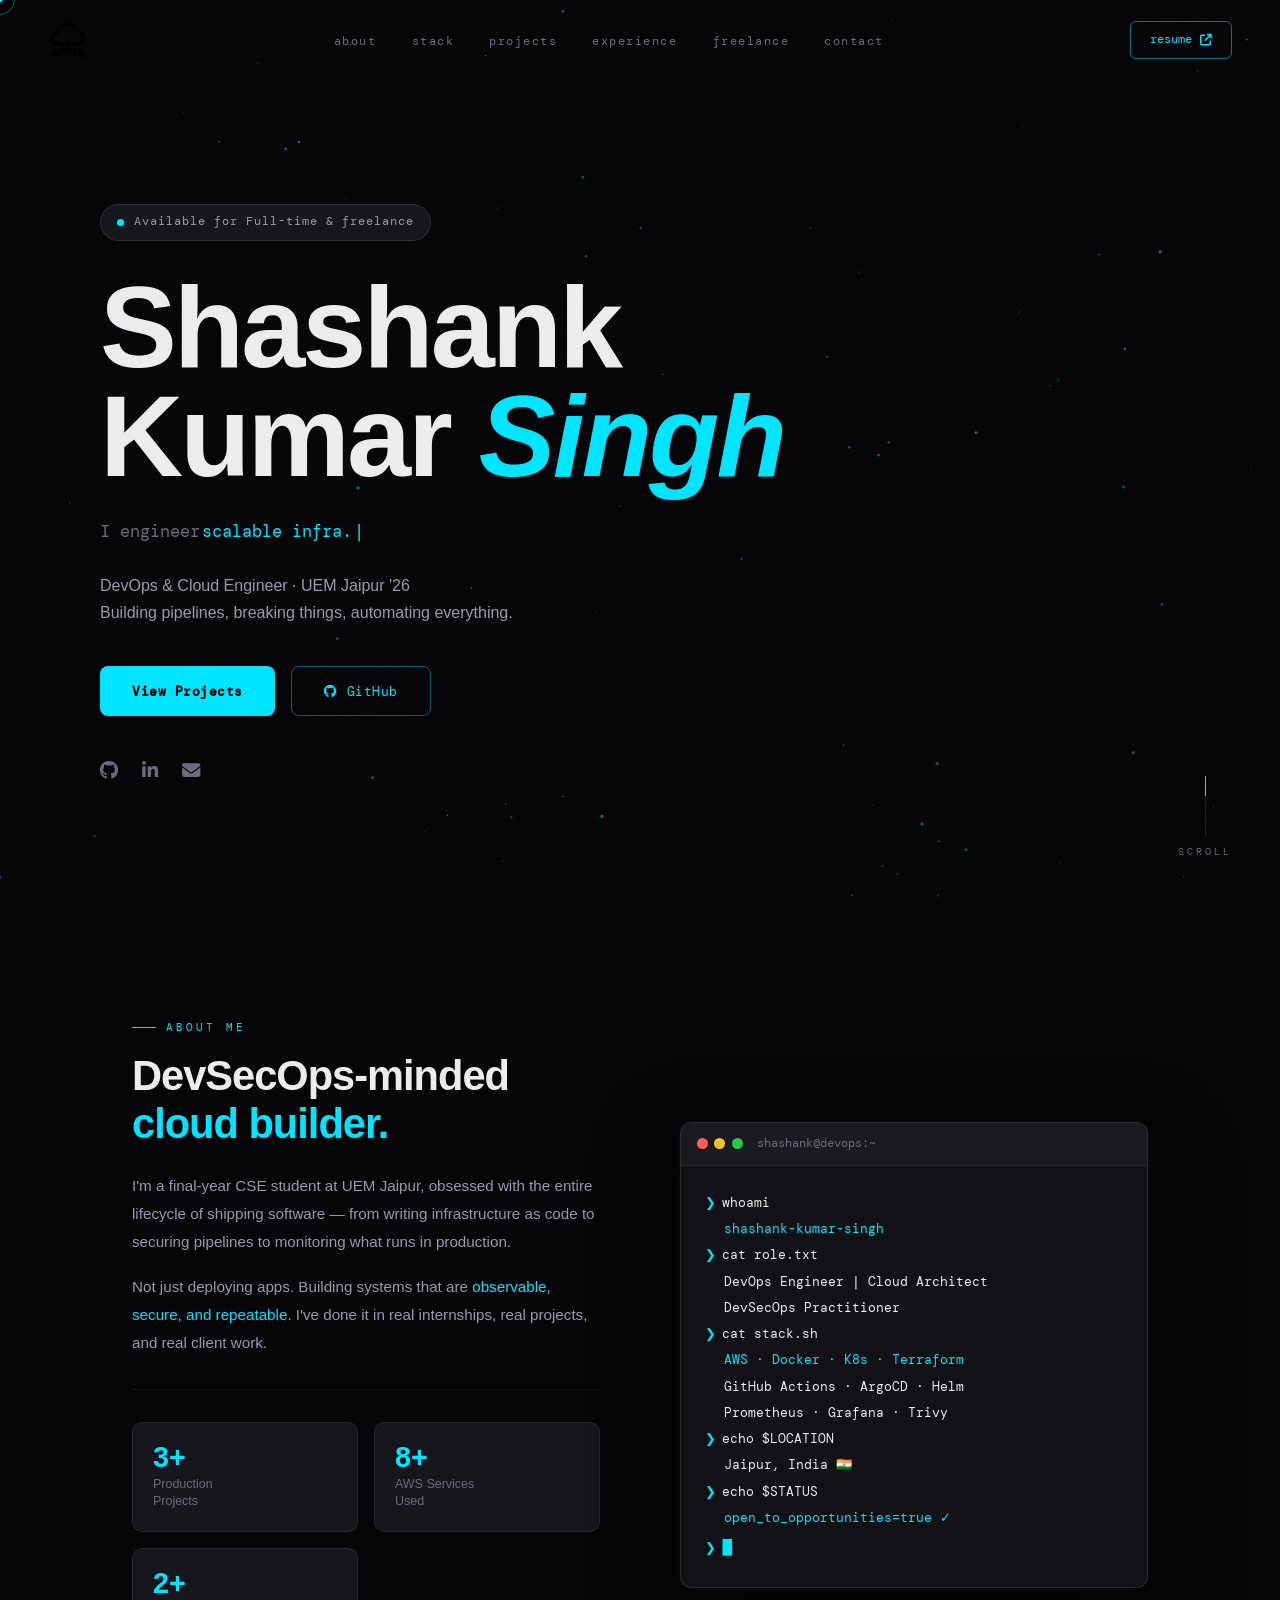
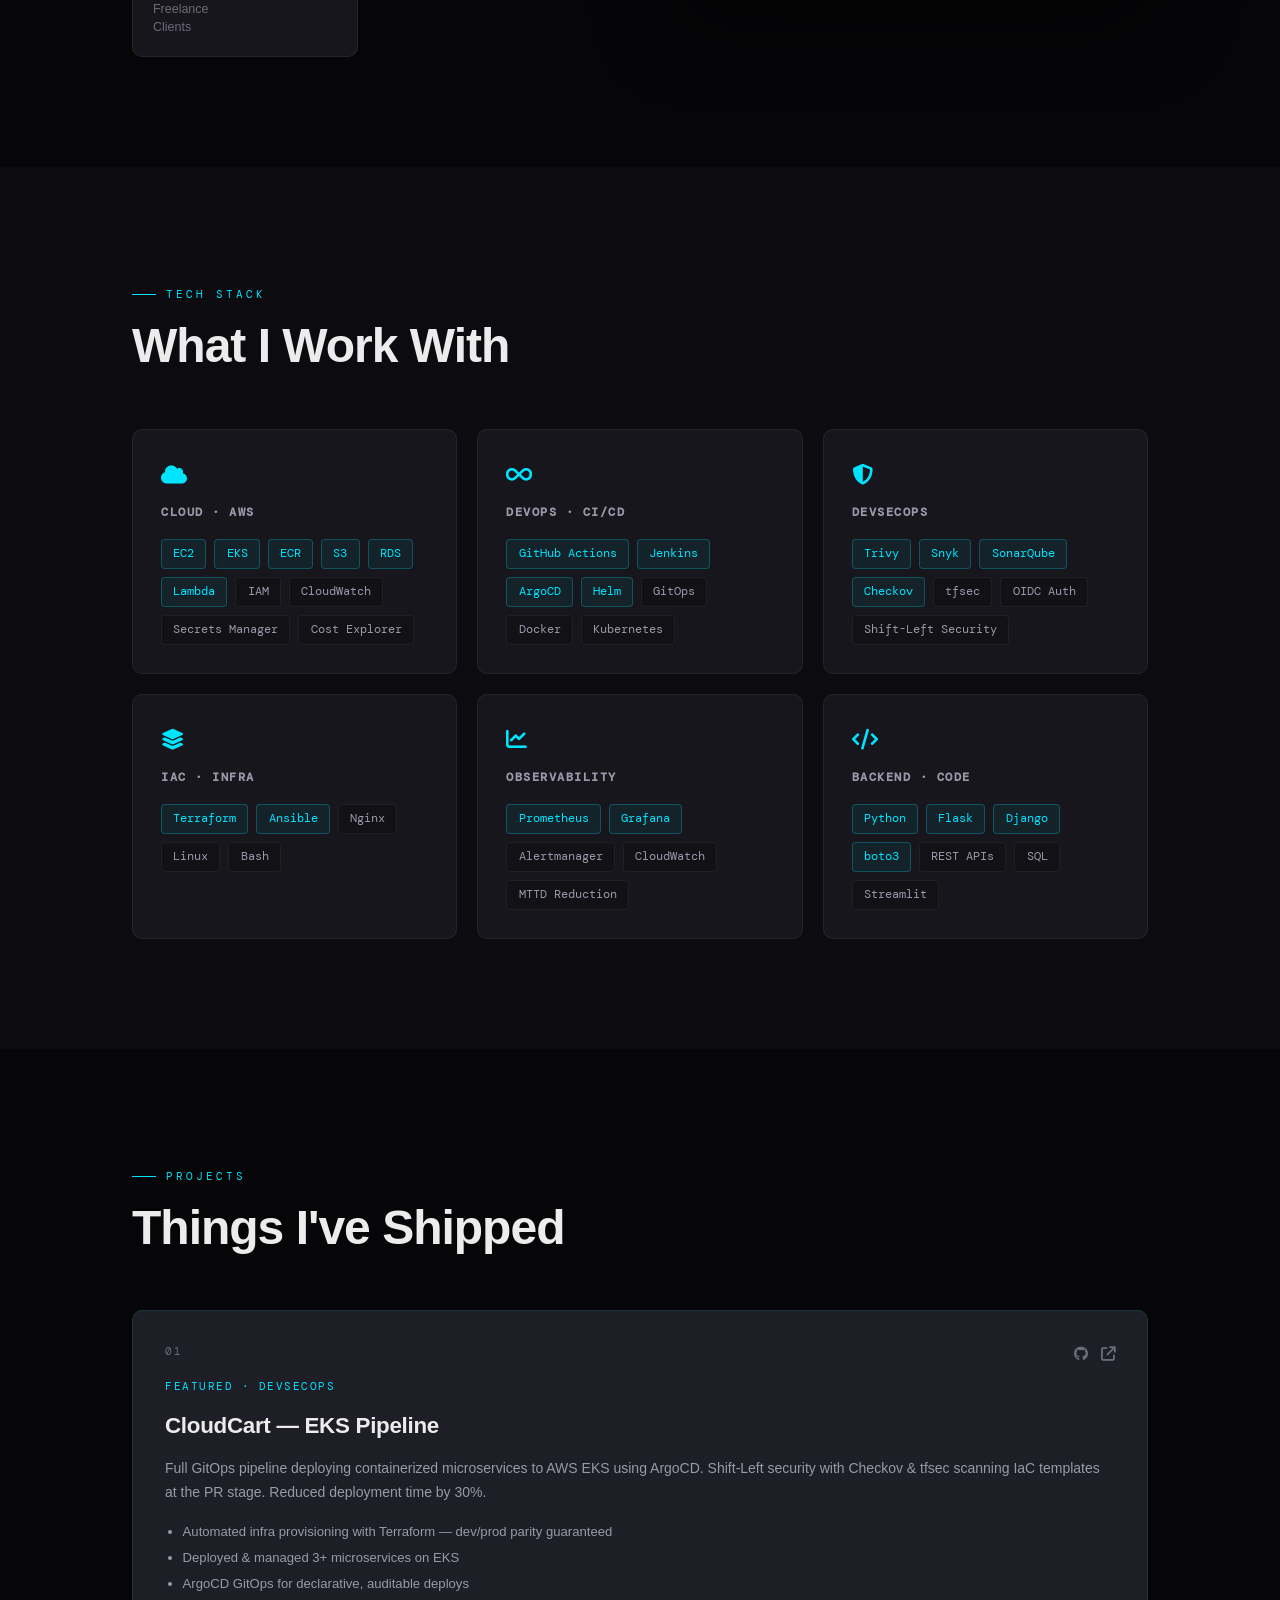
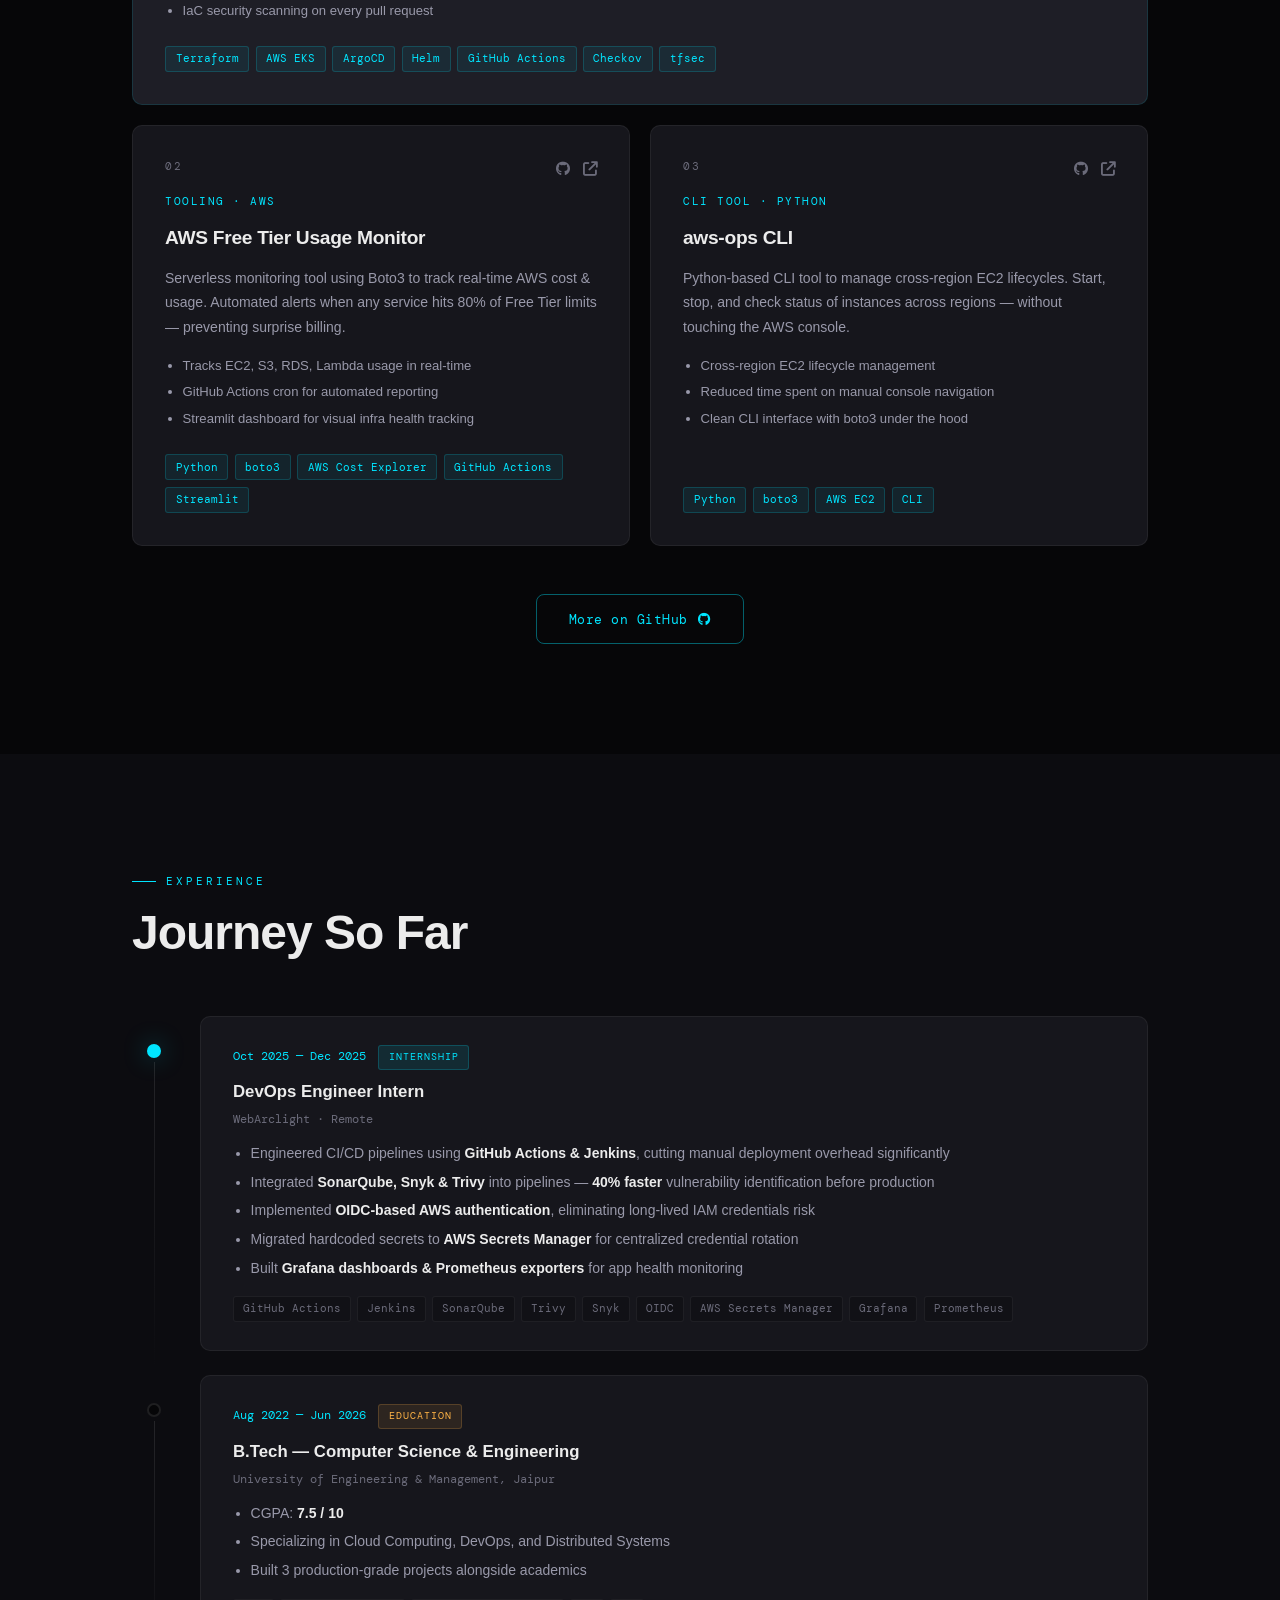
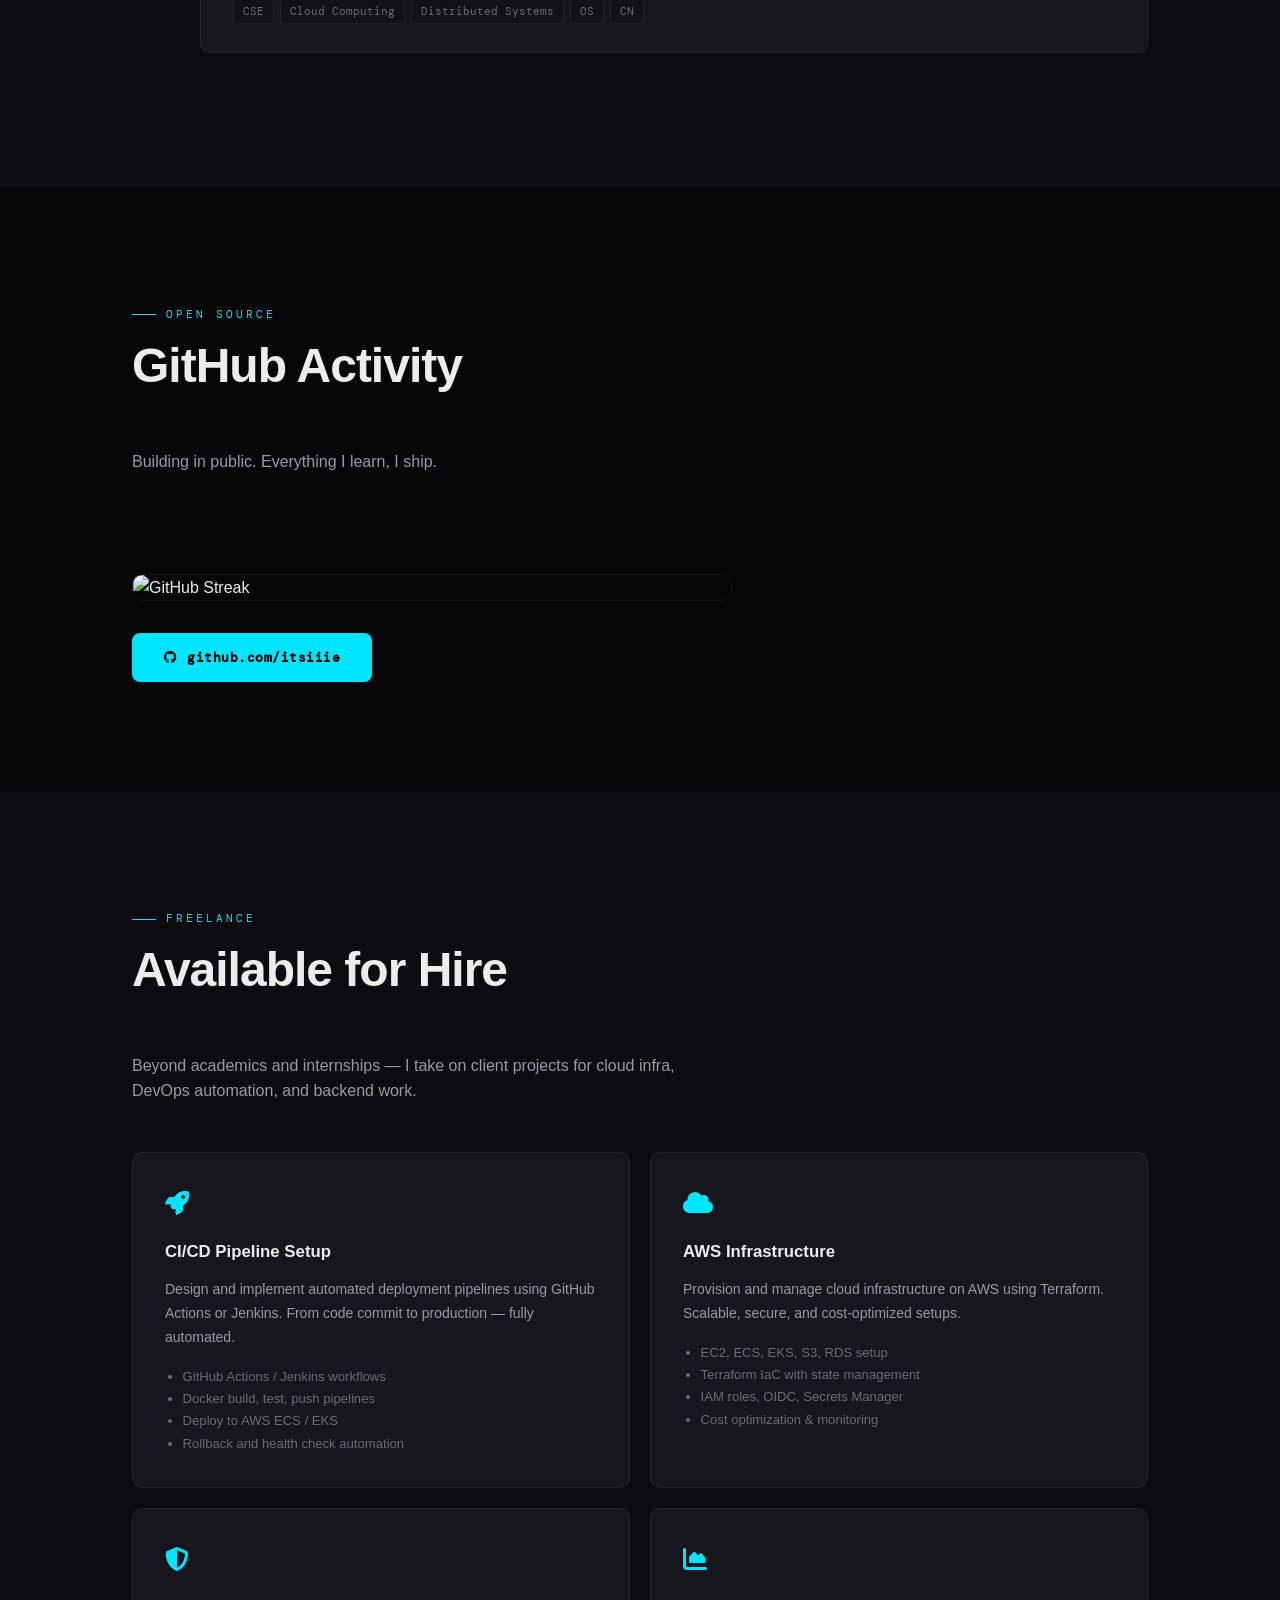
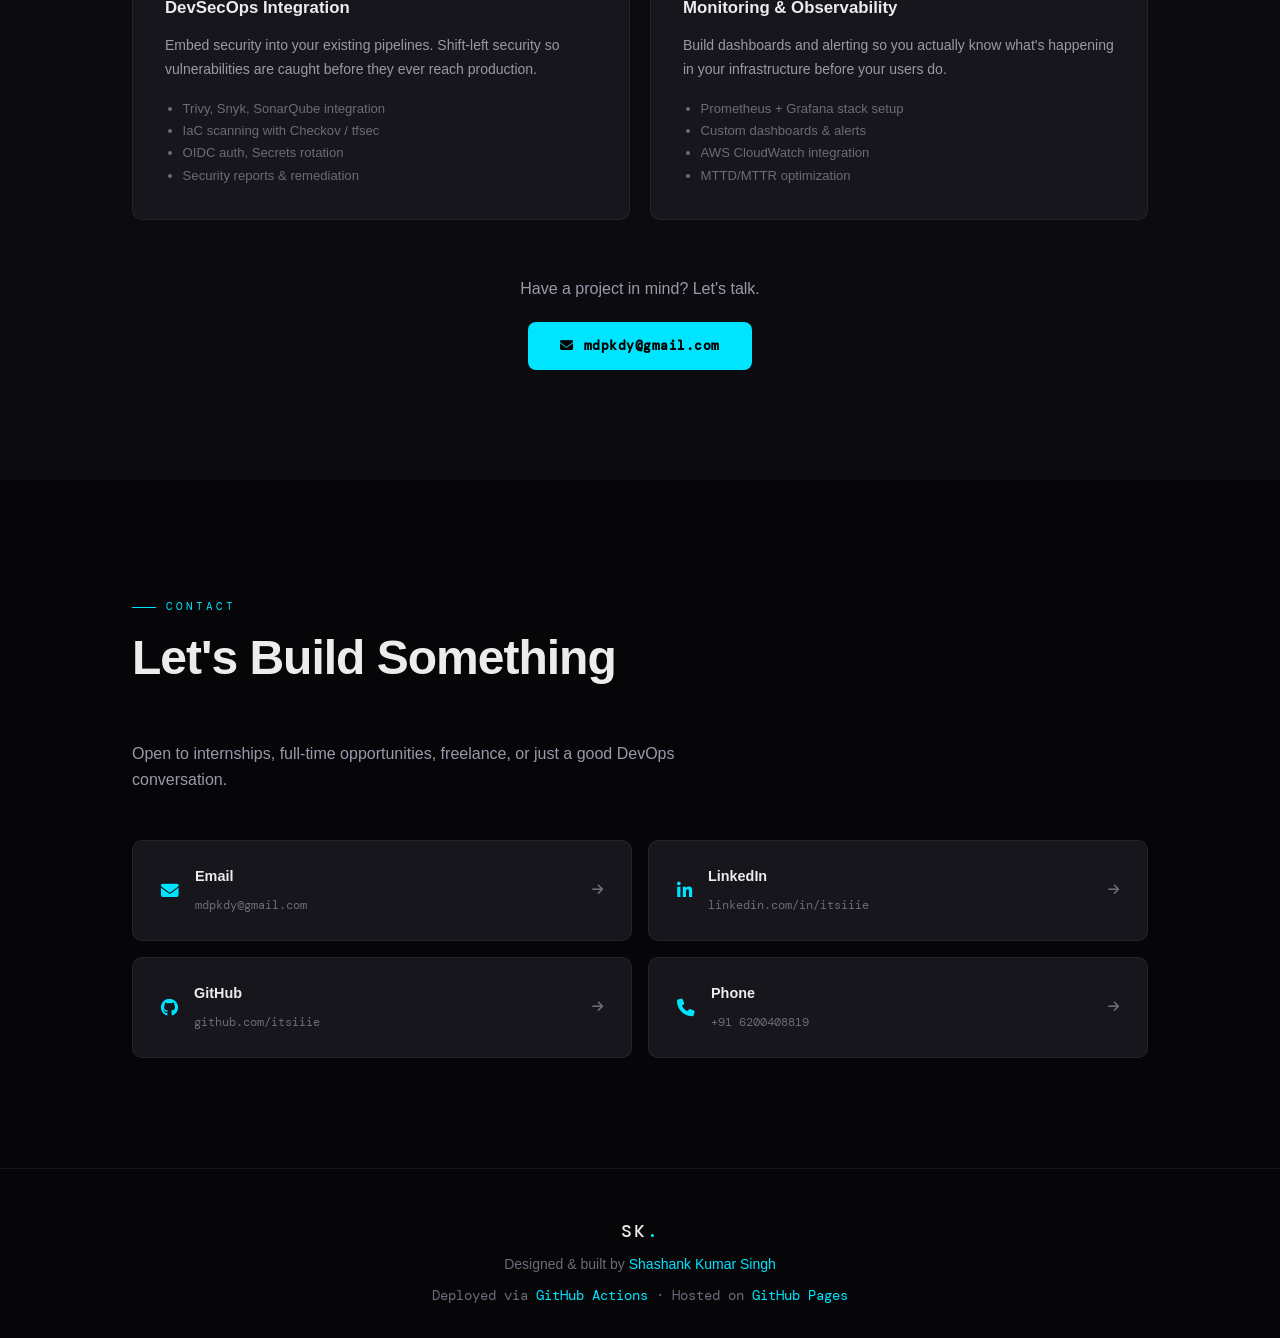
==== commit edf7a8e6: "🚀 launch v1.1" ====
--- a/index.html
+++ b/index.html
@@ -23,7 +23,7 @@
 
   <!-- NAV -->
   <nav class="nav" id="nav">
-    <a href="#" class="nav-brand">SK<span class="accent">.</span></a>
+    <a href="#" class="nav-brand"><img src="assets/images/logo.png" alt="Logo" class="logo"></a>
     <ul class="nav-menu">
       <li><a href="#about">about</a></li>
       <li><a href="#skills">stack</a></li>
@@ -58,7 +58,7 @@
     <div class="hero-inner">
       <div class="hero-badge reveal">
         <span class="badge-dot"></span>
-        Available for internships & freelance
+        Available for Full-time & freelance 
       </div>
 
       <h1 class="hero-h1 reveal delay-1">
@@ -124,10 +124,6 @@
             <div class="num-card">
               <strong class="accent">2+</strong>
               <span>Freelance<br/>Clients</span>
-            </div>
-            <div class="num-card">
-              <strong class="accent">7.5</strong>
-              <span>CGPA<br/>B.Tech CSE</span>
             </div>
           </div>
         </div>
--- a/assets/css/style.css
+++ b/assets/css/style.css
@@ -1618,4 +1618,11 @@
   .hero-scroll {
     display: none;
   }
+}
+
+.logo {
+  height: 40px;
+  /* control size */
+  width: auto;
+  /* keep aspect ratio */
 }
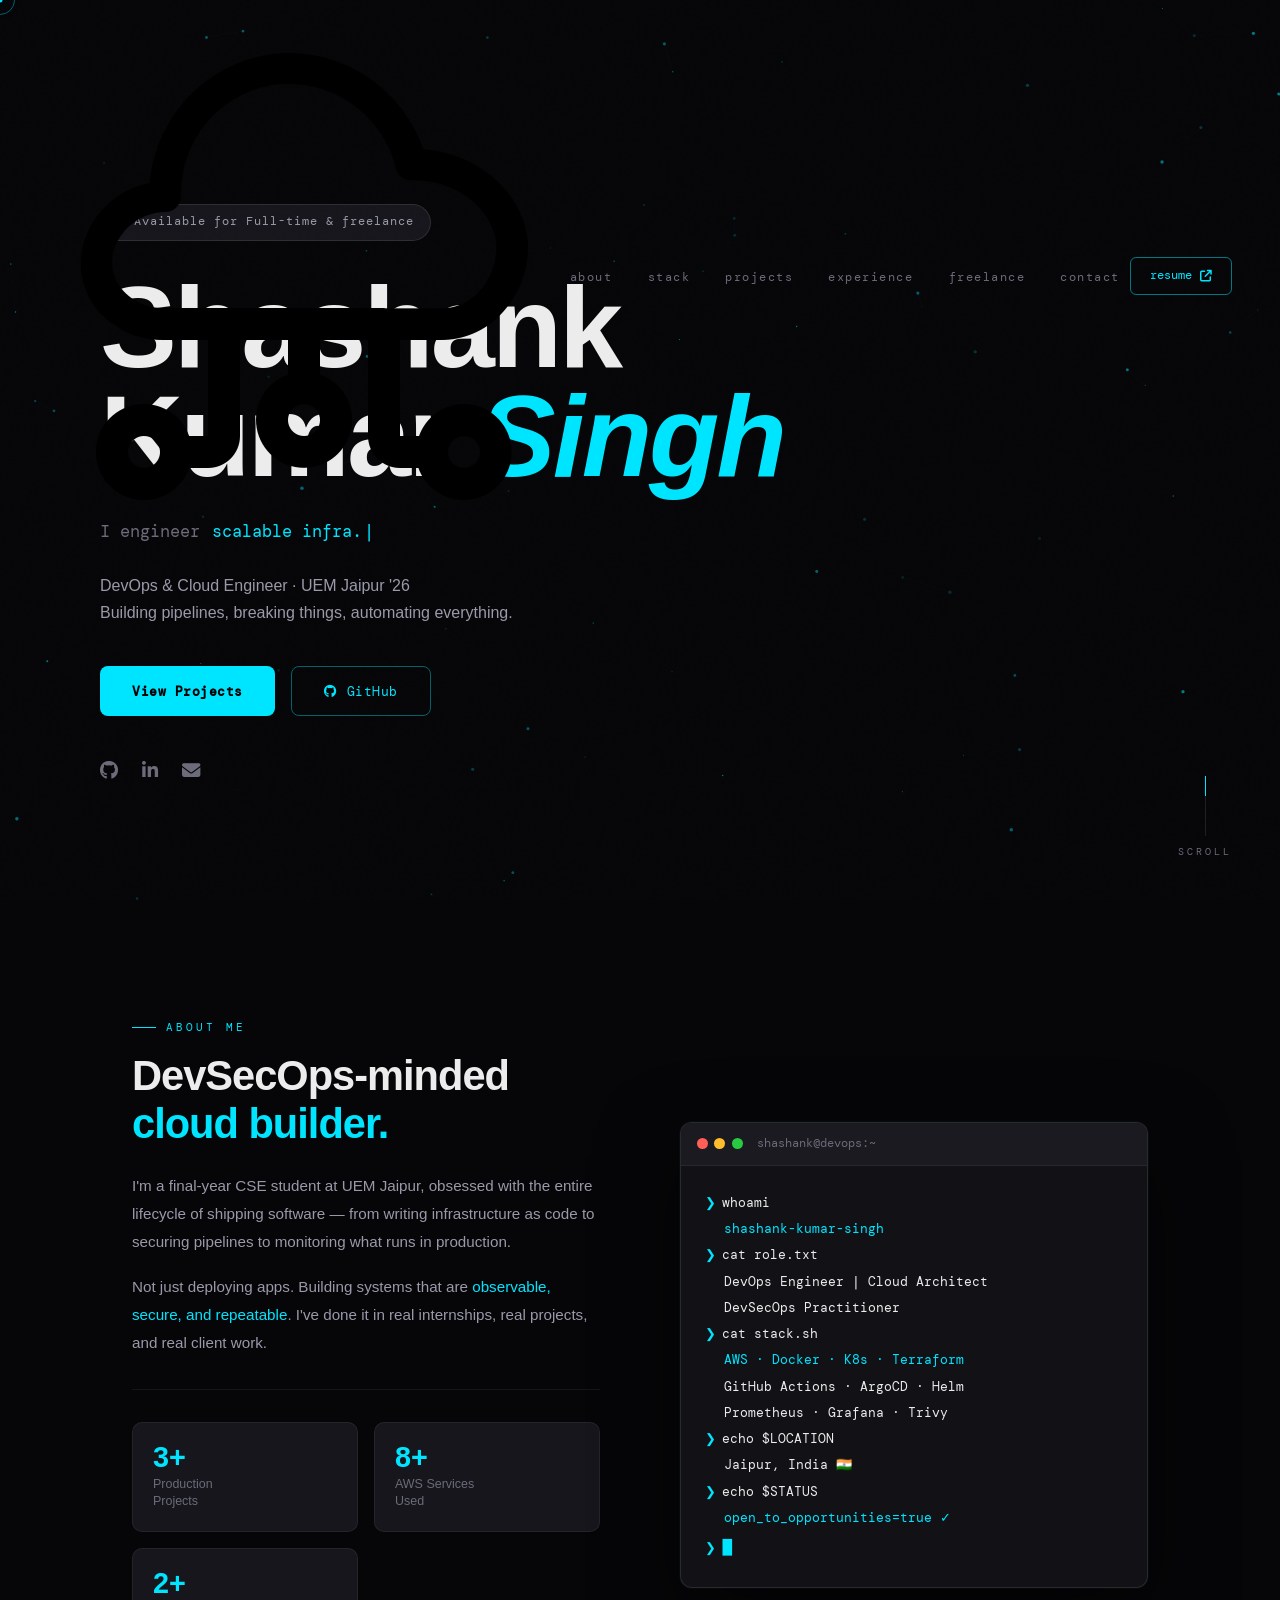
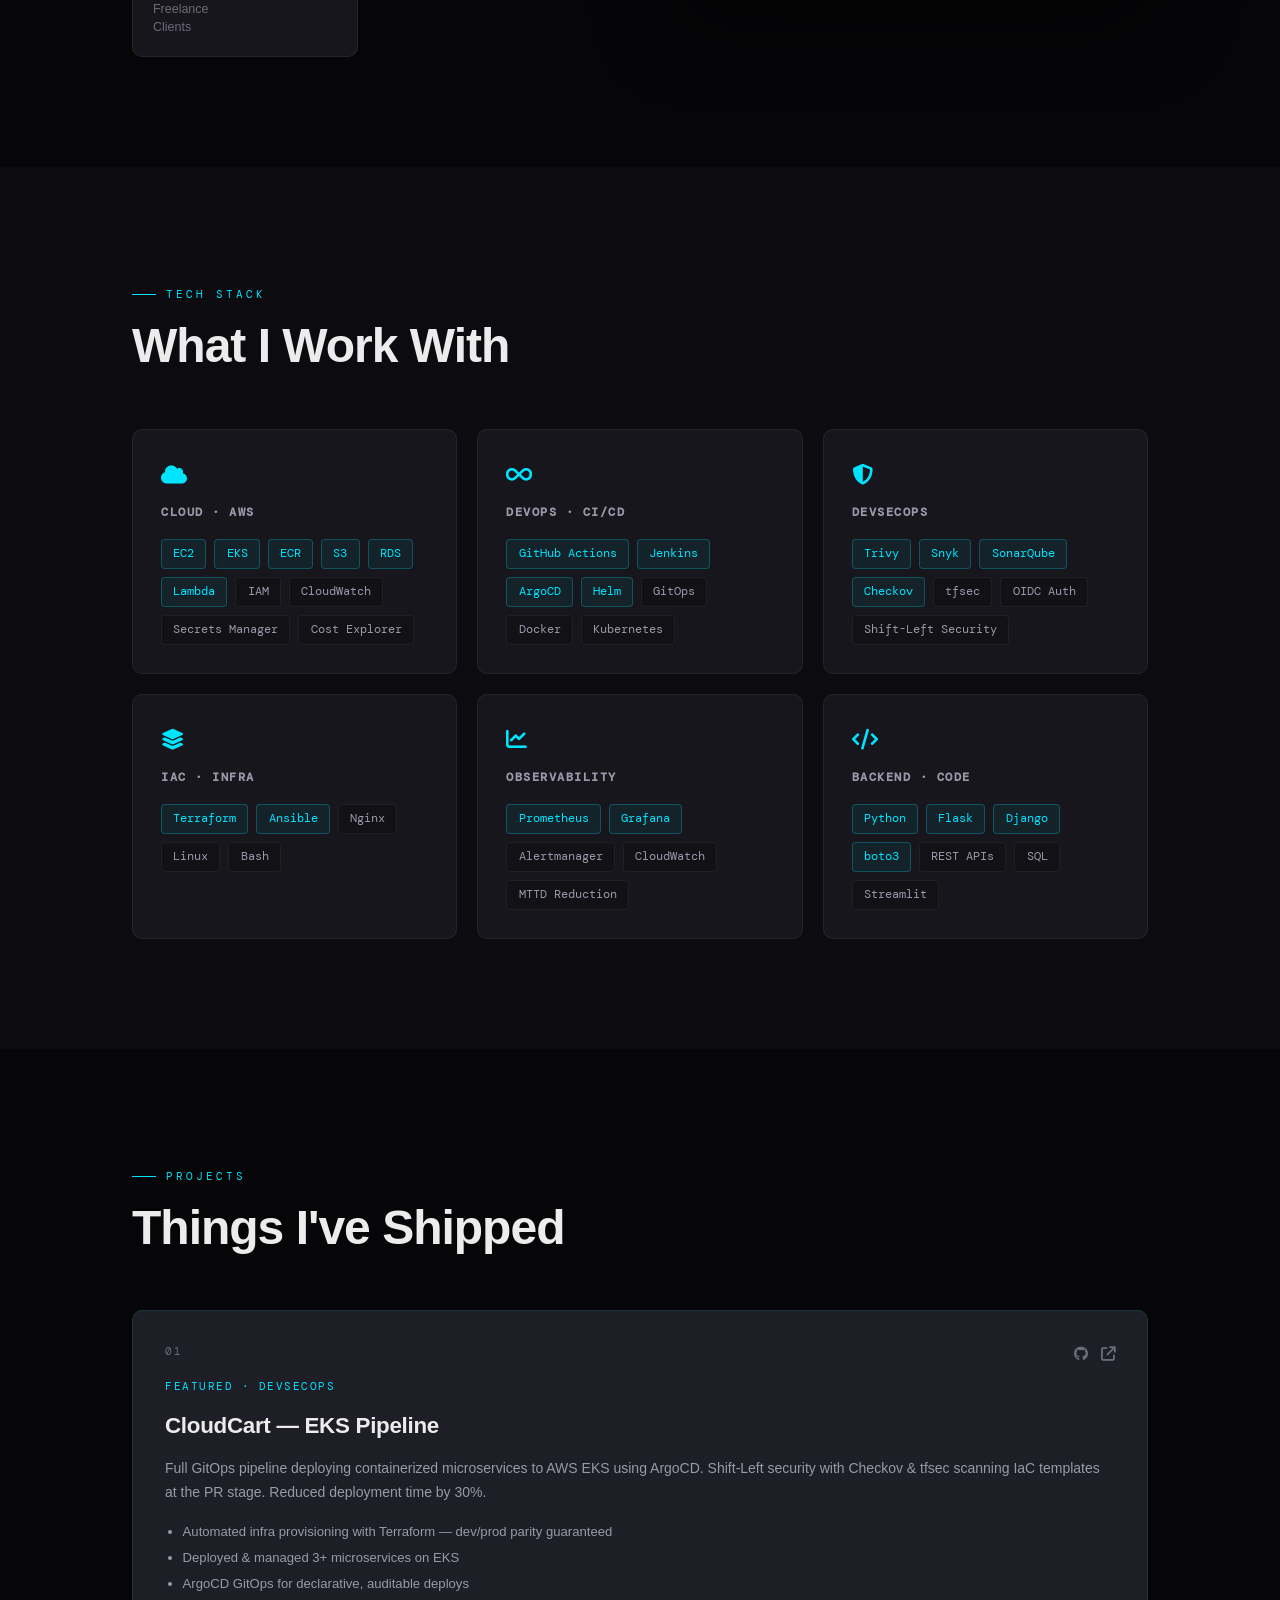
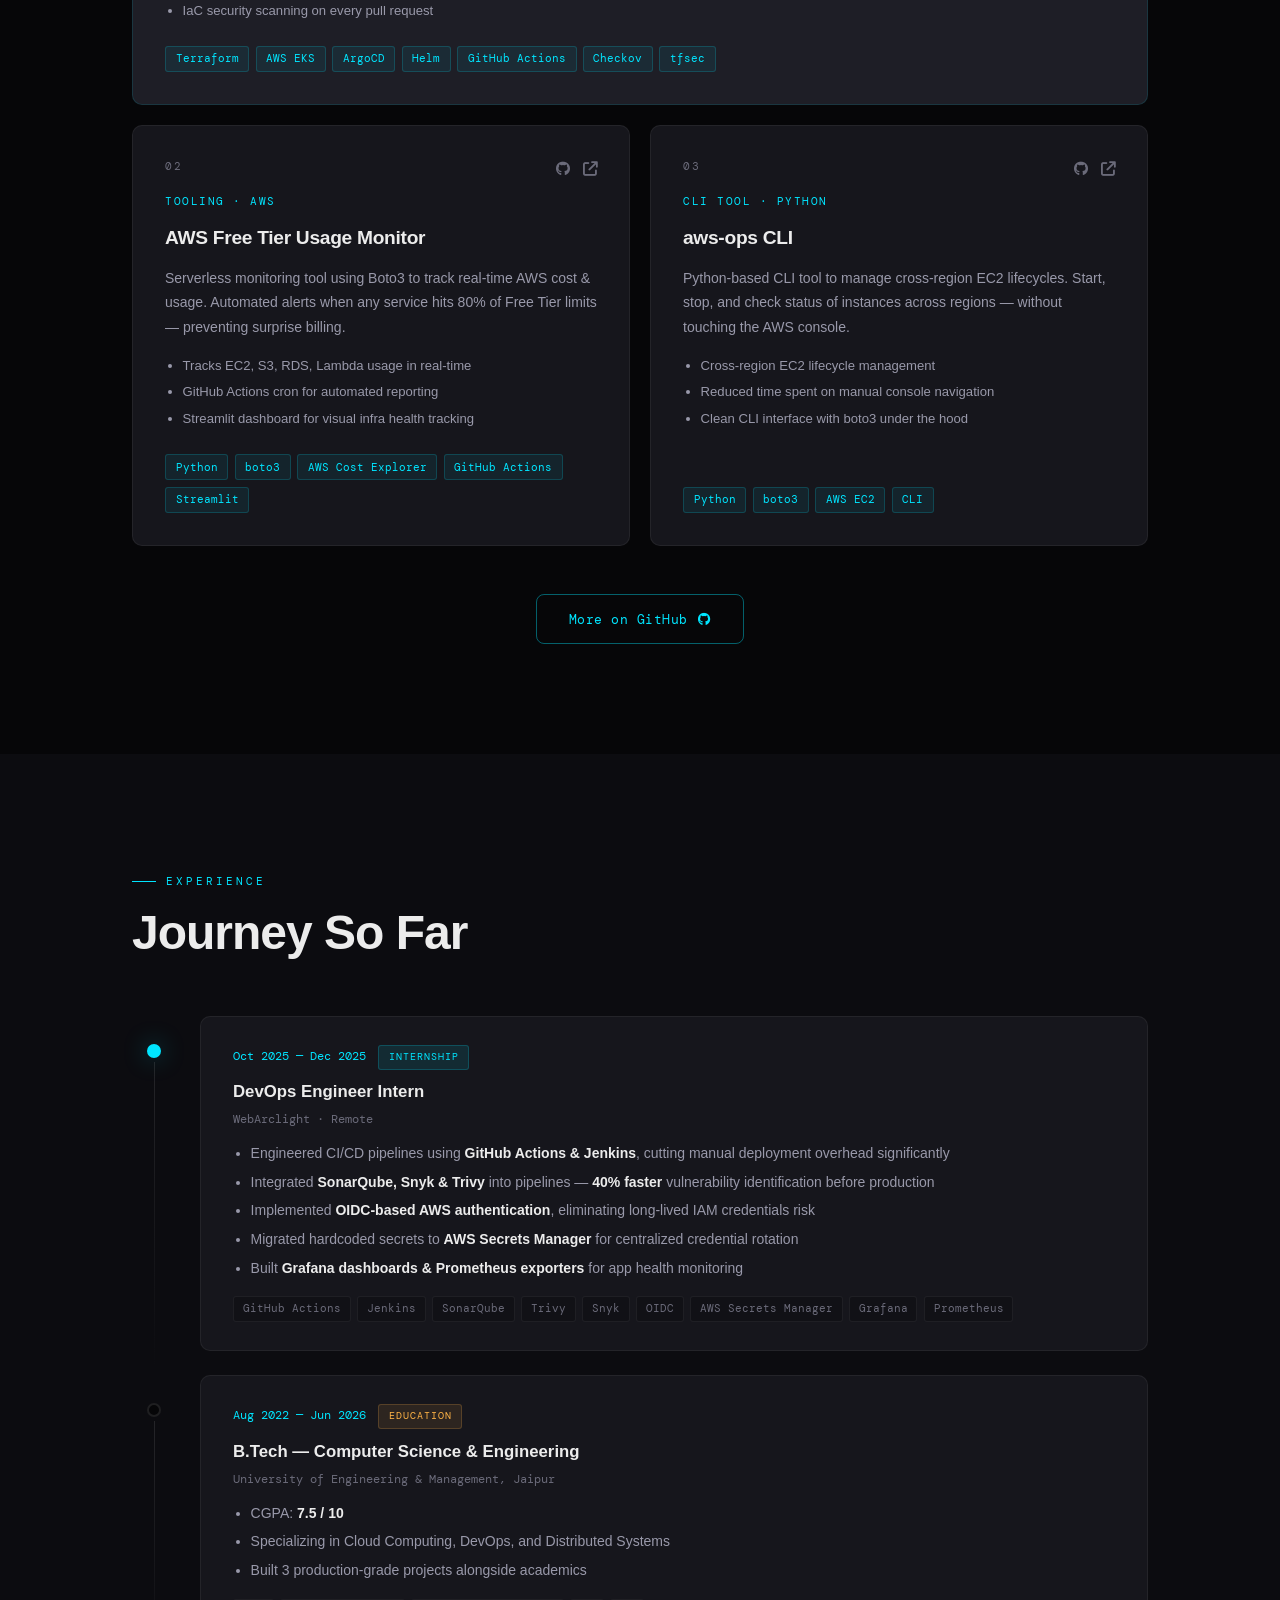
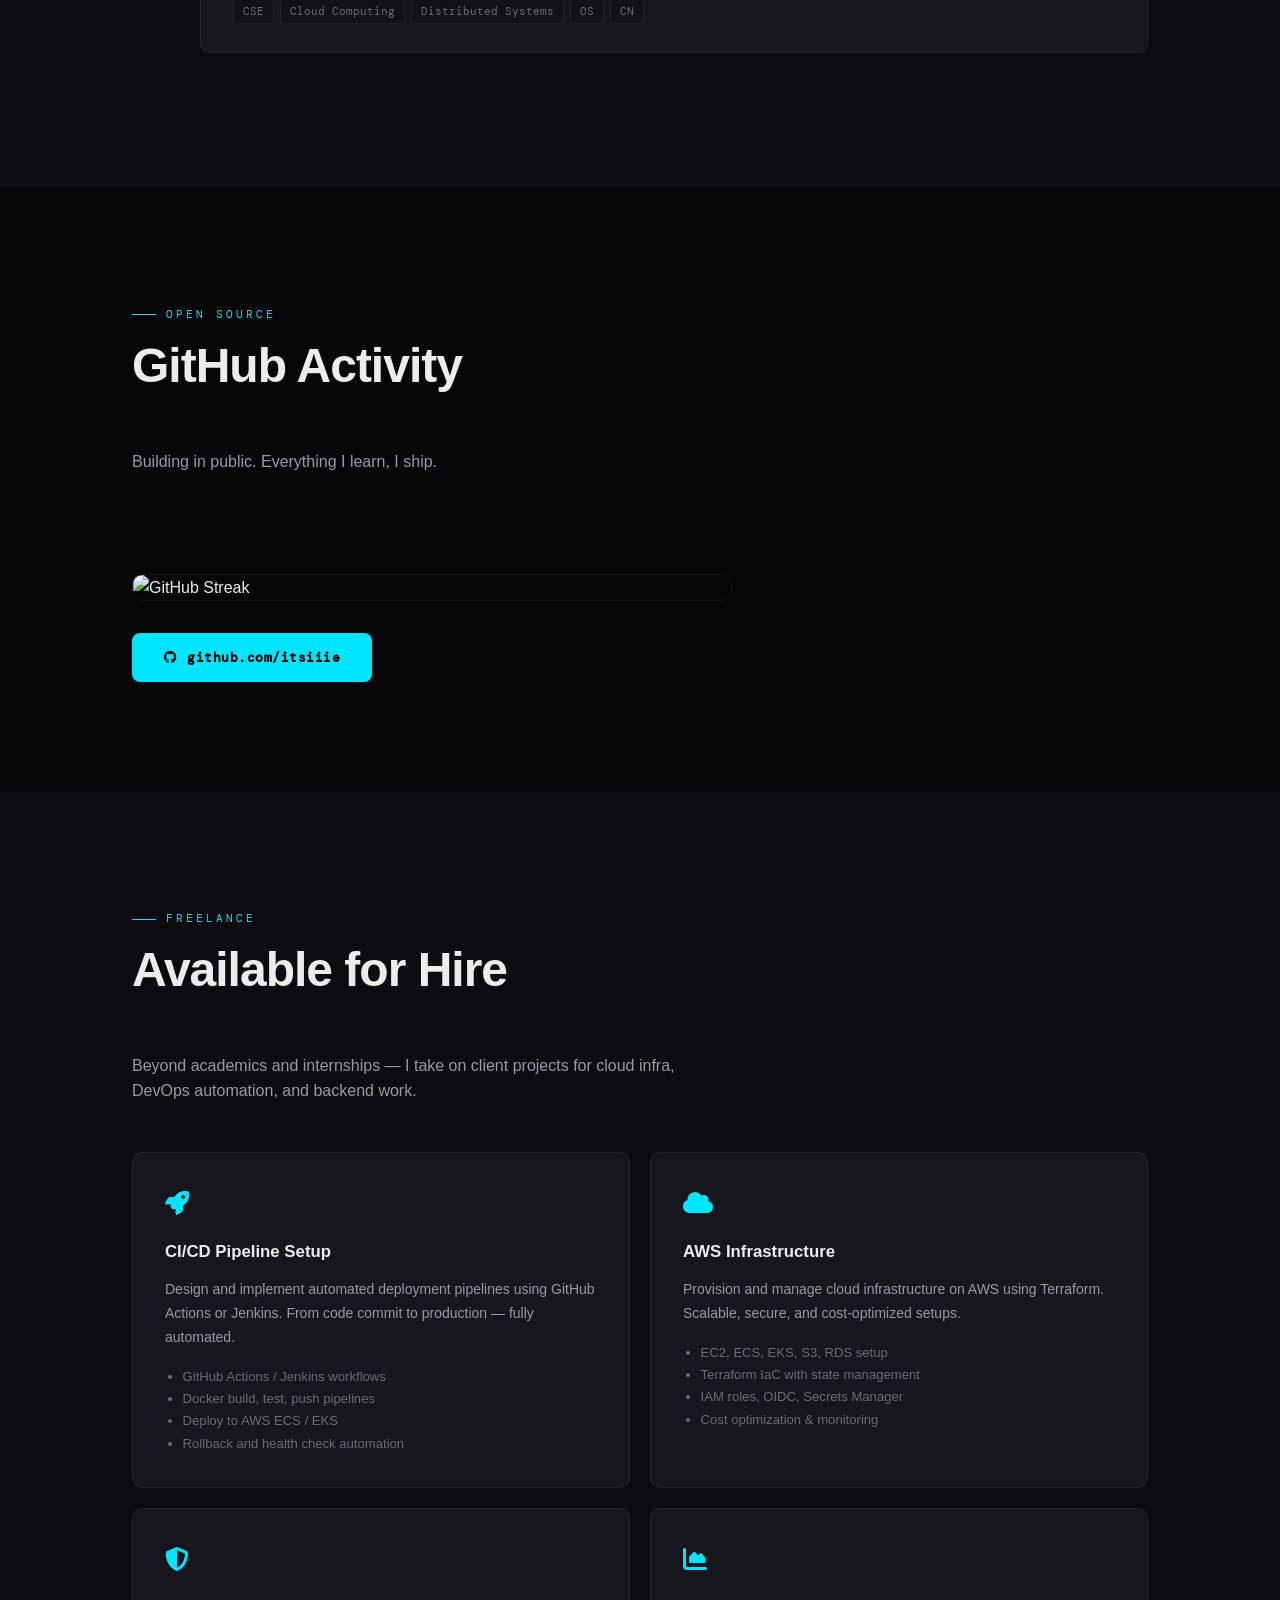
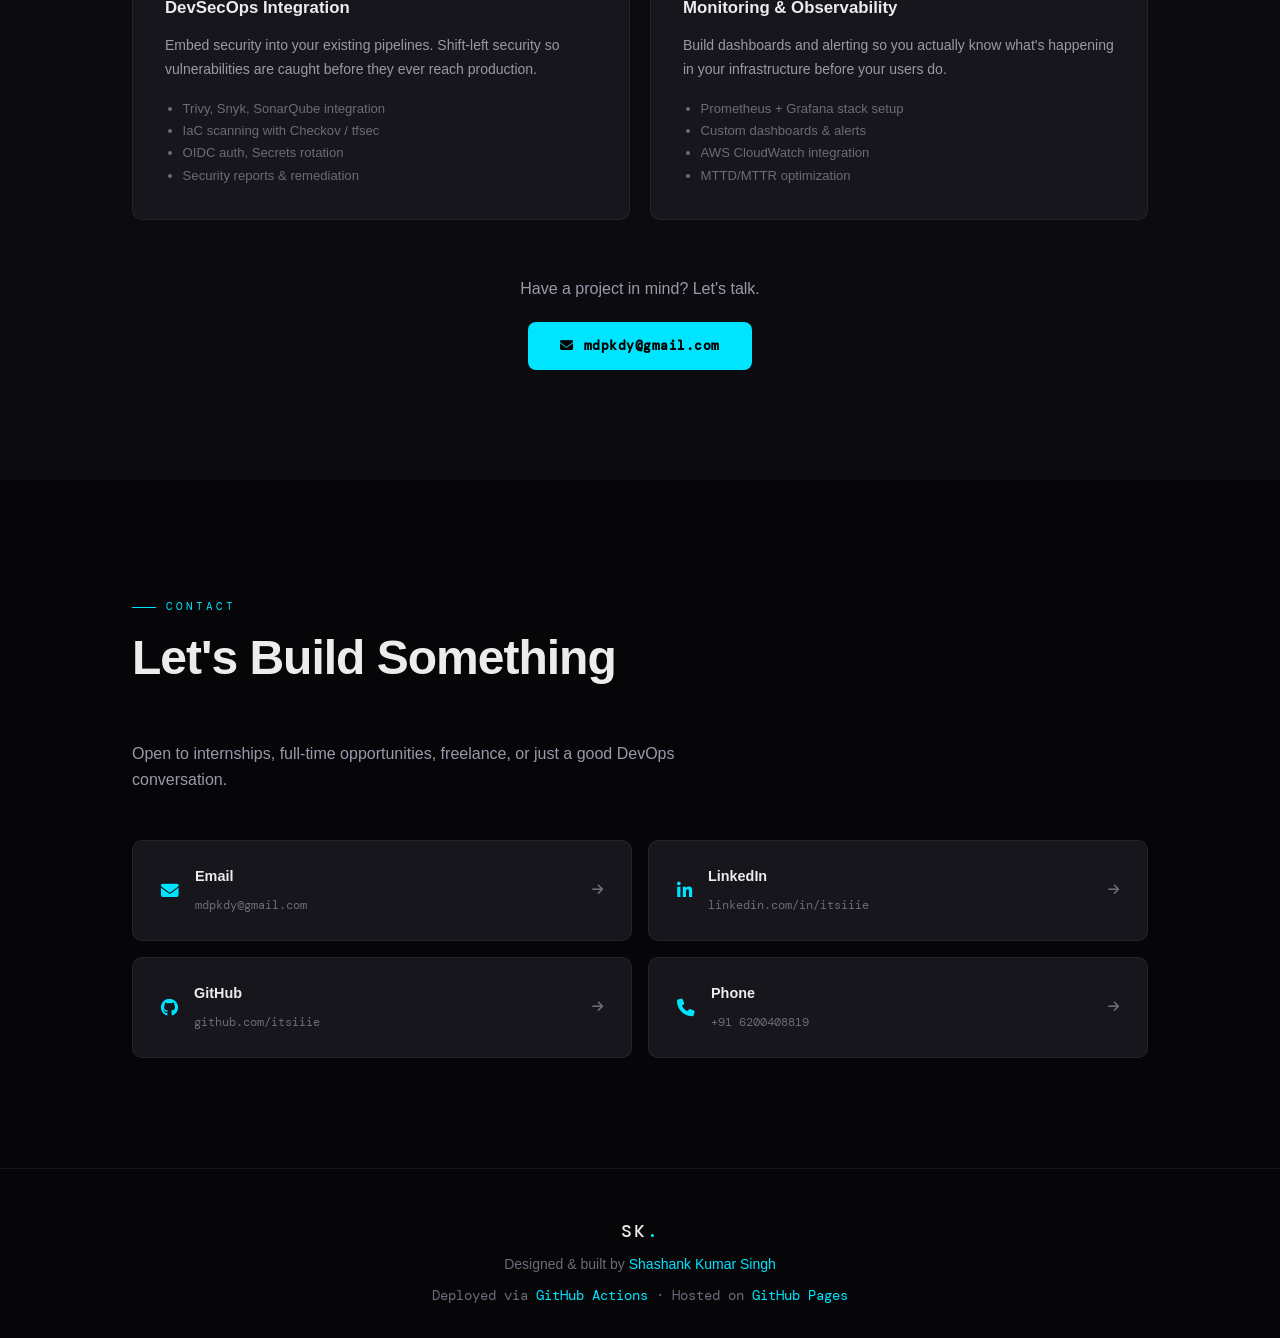
==== commit 40091bc3: "🚀 launch v1.2" ====
--- a/index.html
+++ b/index.html
@@ -67,7 +67,7 @@
       </h1>
 
       <div class="hero-role reveal delay-2">
-        <span class="role-static">I engineer </span>
+        <span class="role-static">I engineer&nbsp;</span>
         <span class="role-typed" id="typed"></span>
         <span class="role-cursor">|</span>
       </div>
--- a/assets/css/style.css
+++ b/assets/css/style.css
@@ -1618,11 +1618,4 @@
   .hero-scroll {
     display: none;
   }
-}
-
-.logo {
-  height: 40px;
-  /* control size */
-  width: auto;
-  /* keep aspect ratio */
 }
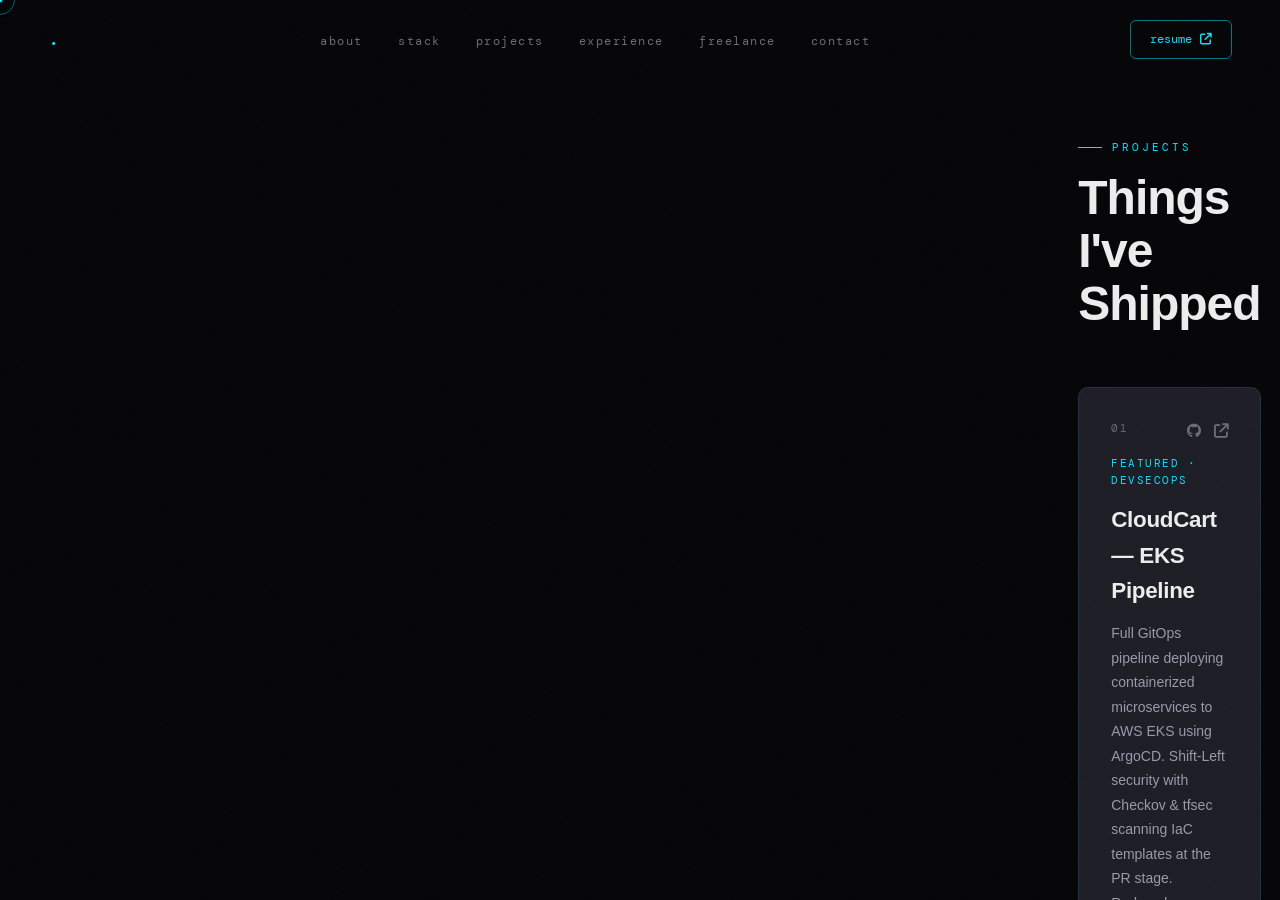
==== commit 7f918542: "🚀 launch v1.3" ====
--- a/index.html
+++ b/index.html
@@ -23,7 +23,7 @@
 
   <!-- NAV -->
   <nav class="nav" id="nav">
-    <a href="#" class="nav-brand"><img src="assets/images/logo.png" alt="Logo" class="logo"></a>
+    <nav class="nav" id="nav"> <a href="#" class="nav-brand"><span class="accent">.</span></a>
     <ul class="nav-menu">
       <li><a href="#about">about</a></li>
       <li><a href="#skills">stack</a></li>
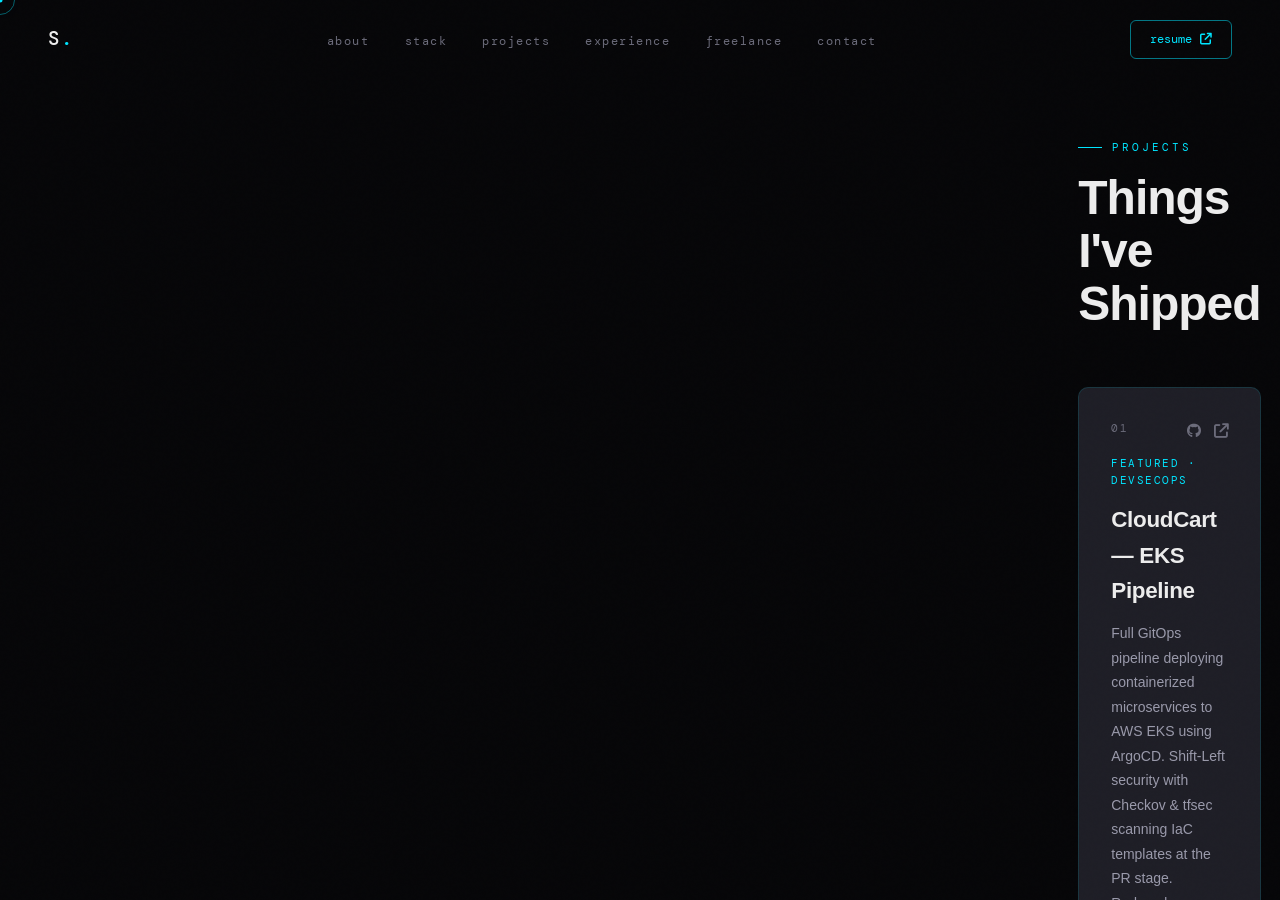
==== commit 244d7fbe: "🚀 launch v1.4" ====
--- a/index.html
+++ b/index.html
@@ -23,7 +23,7 @@
 
   <!-- NAV -->
   <nav class="nav" id="nav">
-    <nav class="nav" id="nav"> <a href="#" class="nav-brand"><span class="accent">.</span></a>
+    <nav class="nav" id="nav"> <a href="#" class="nav-brand">S<span class="accent">.</span></a>
     <ul class="nav-menu">
       <li><a href="#about">about</a></li>
       <li><a href="#skills">stack</a></li>
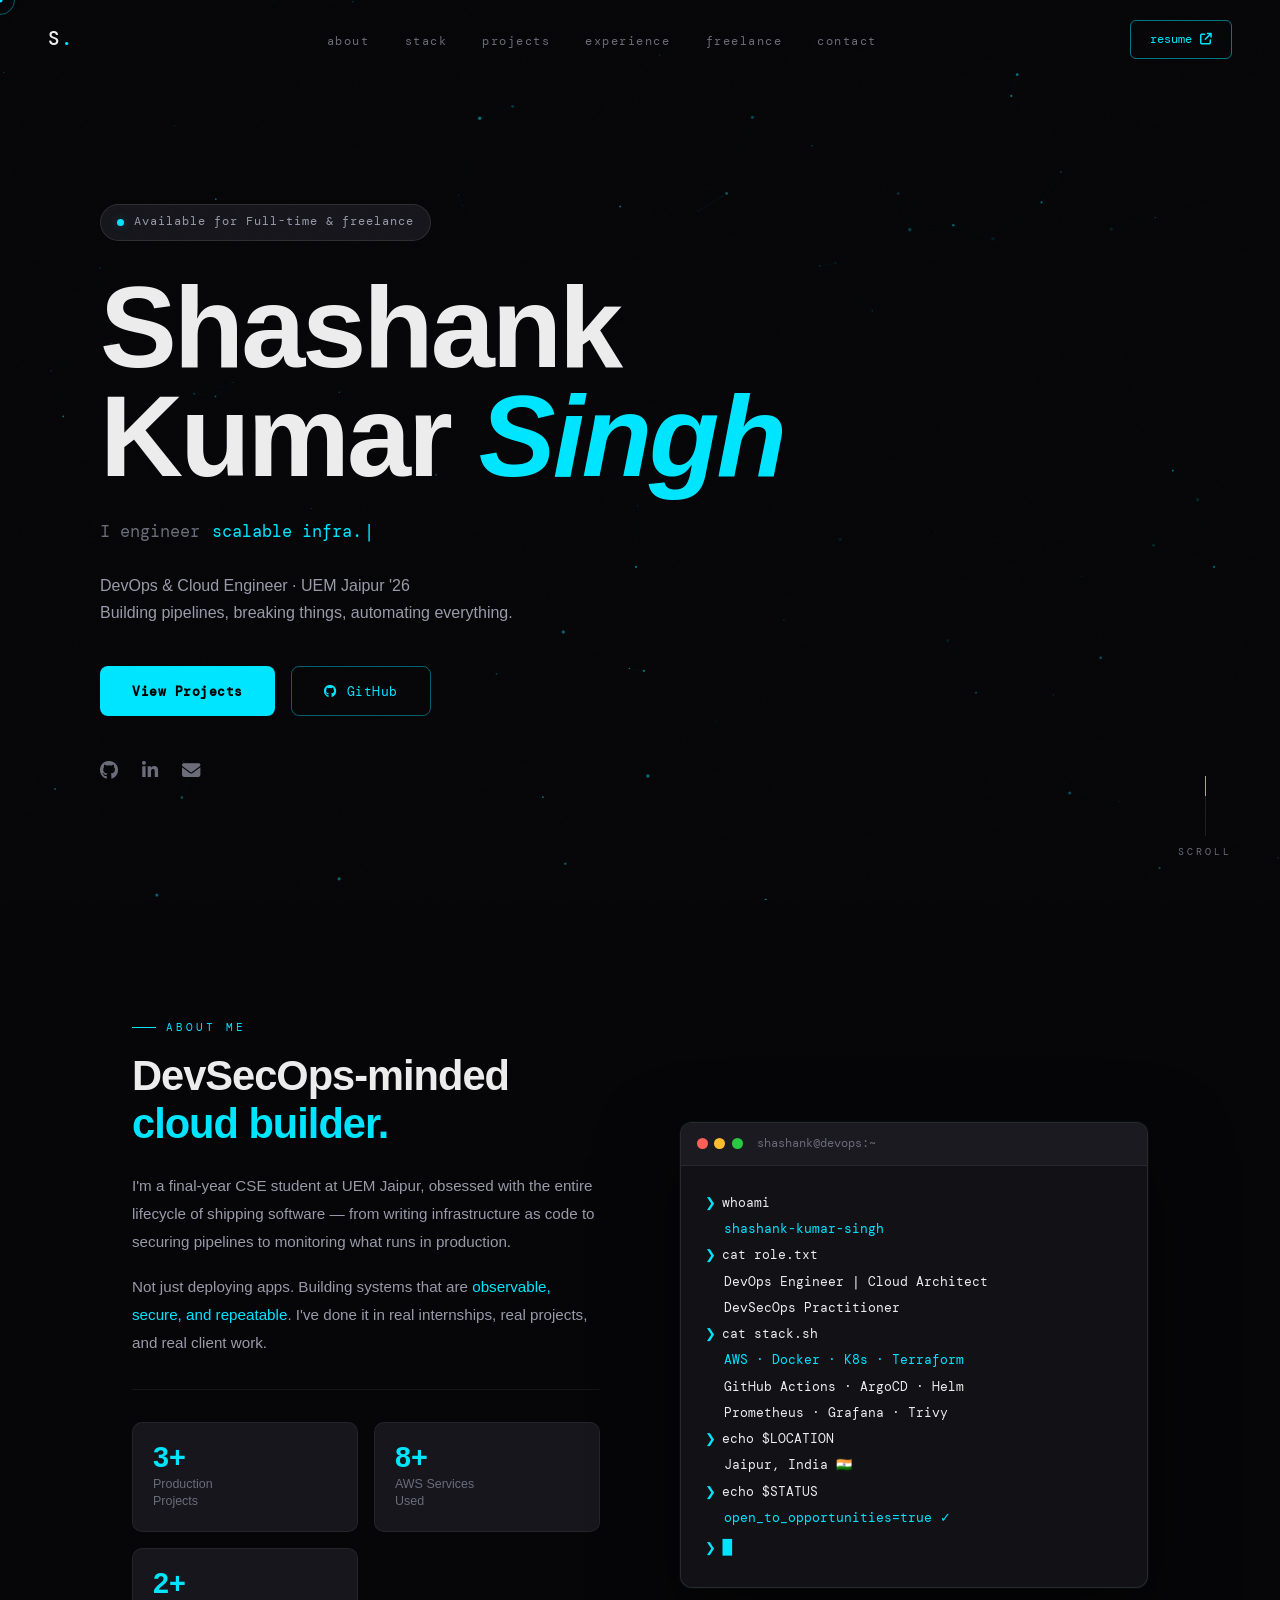
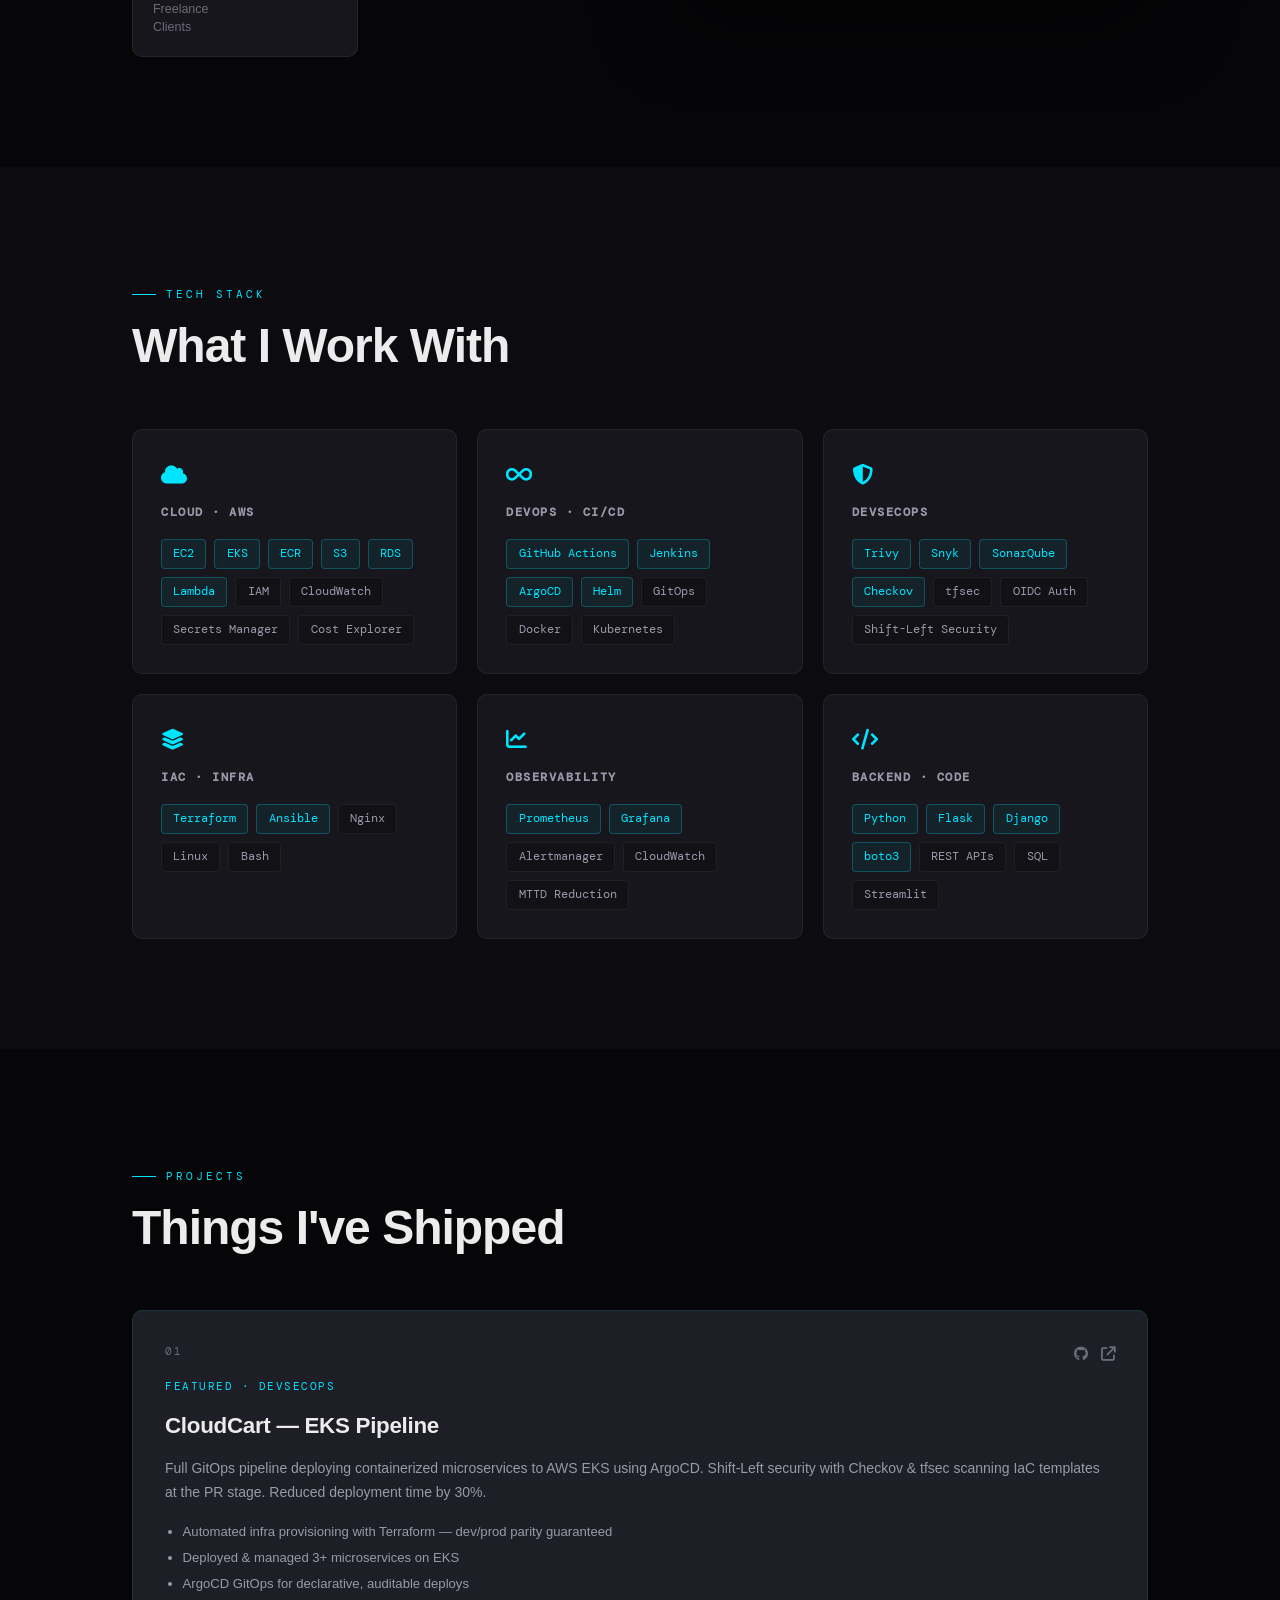
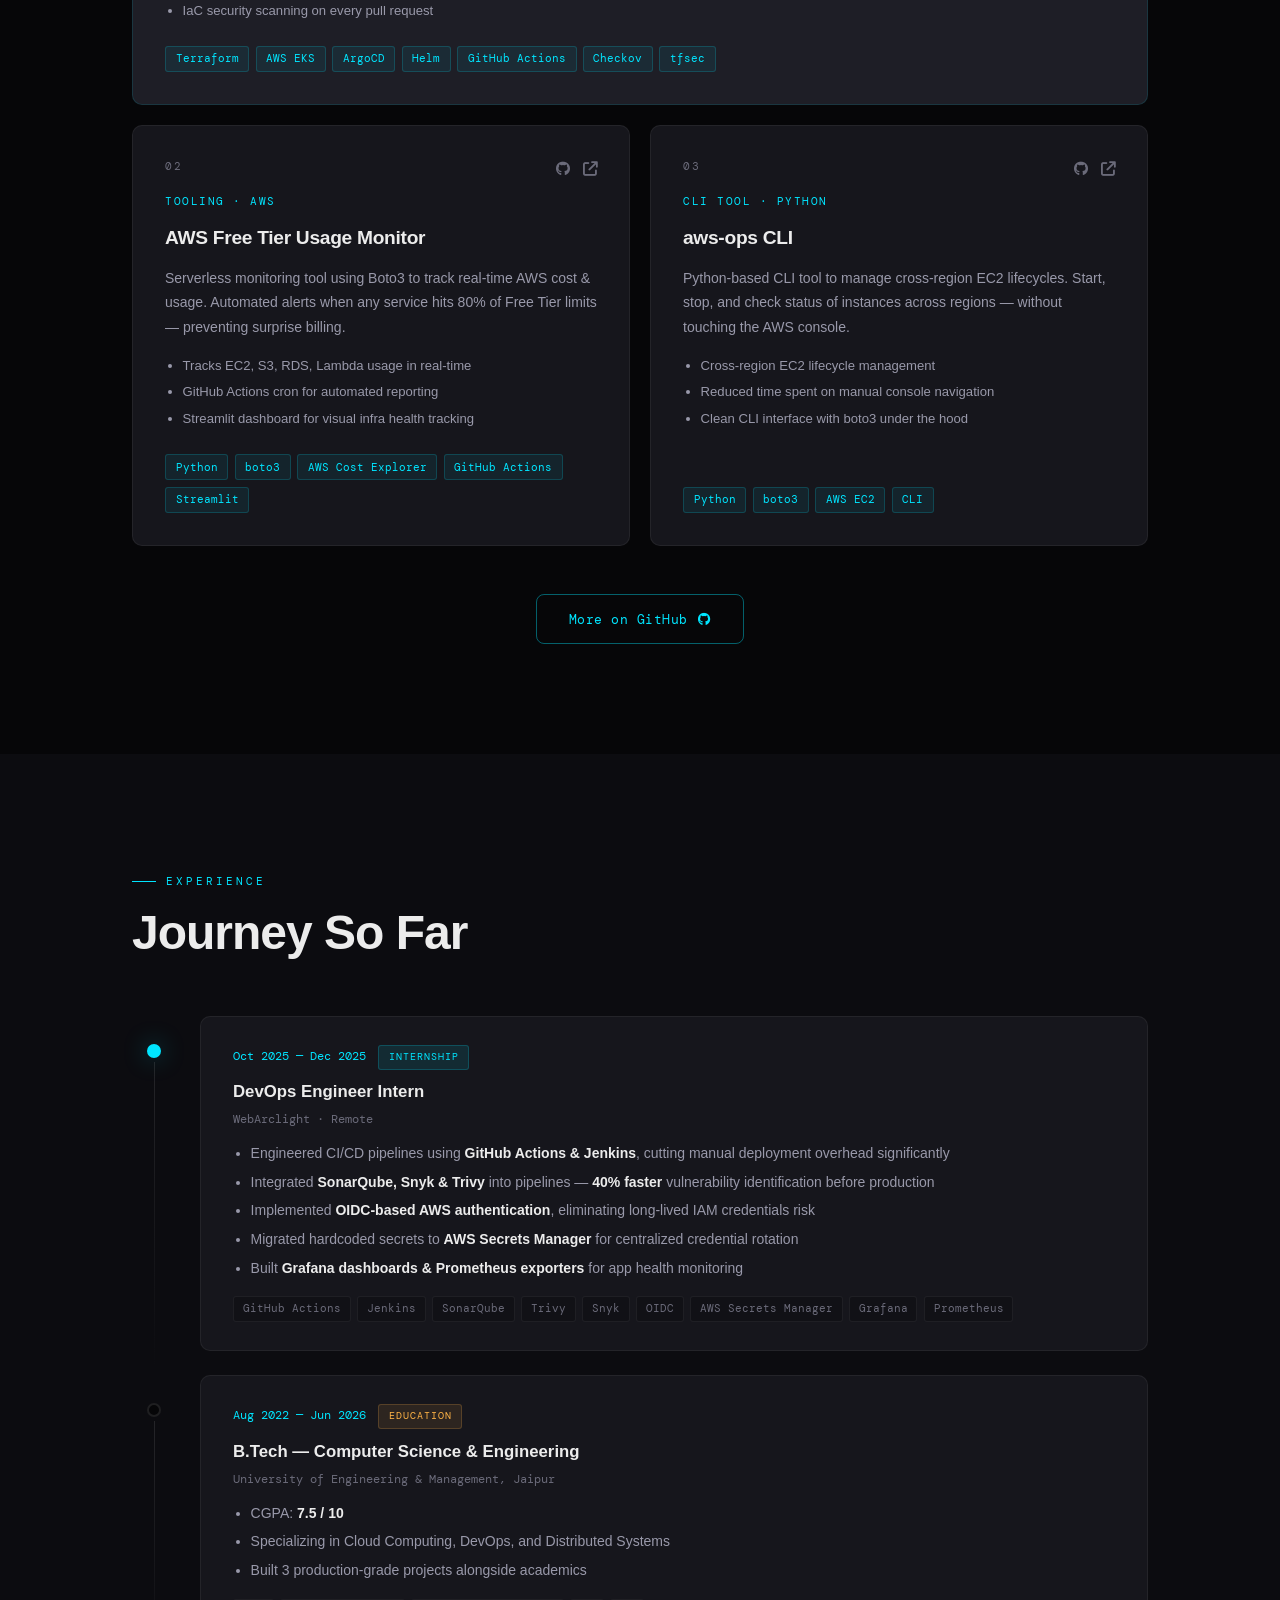
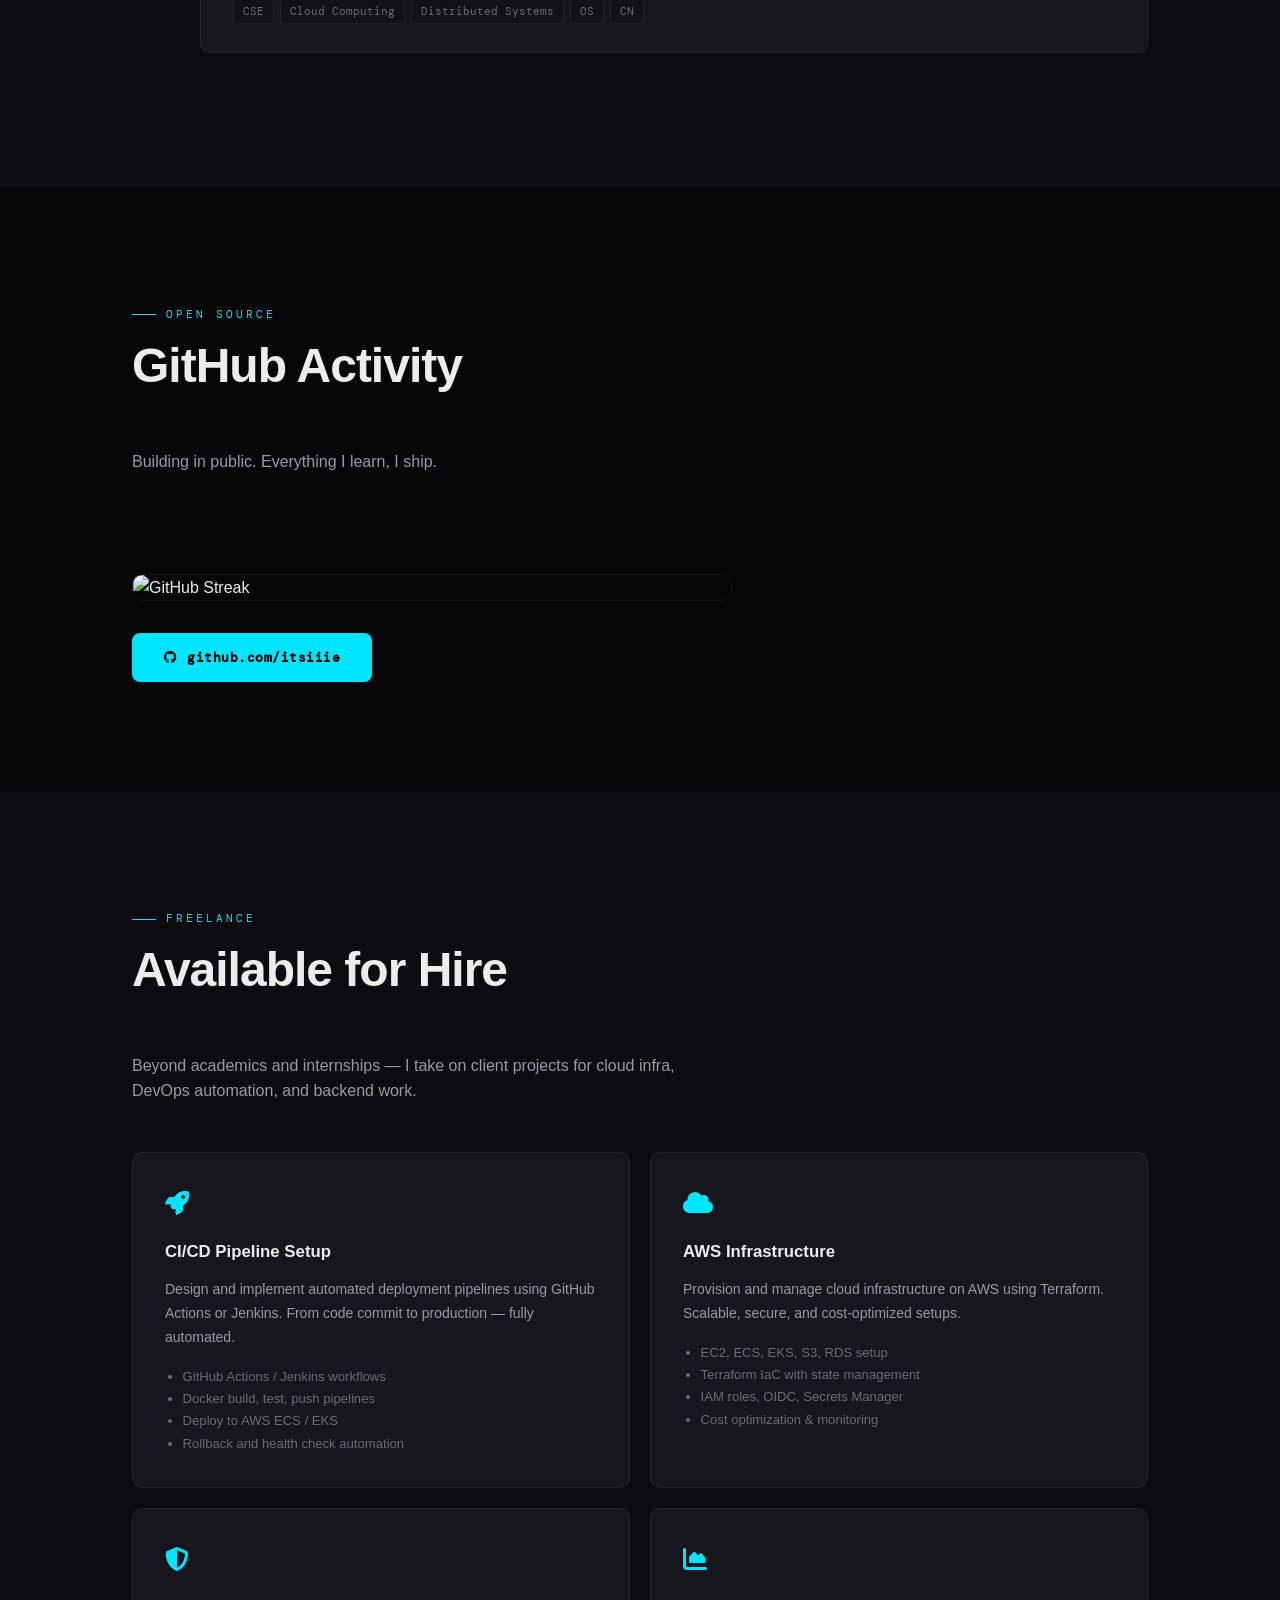
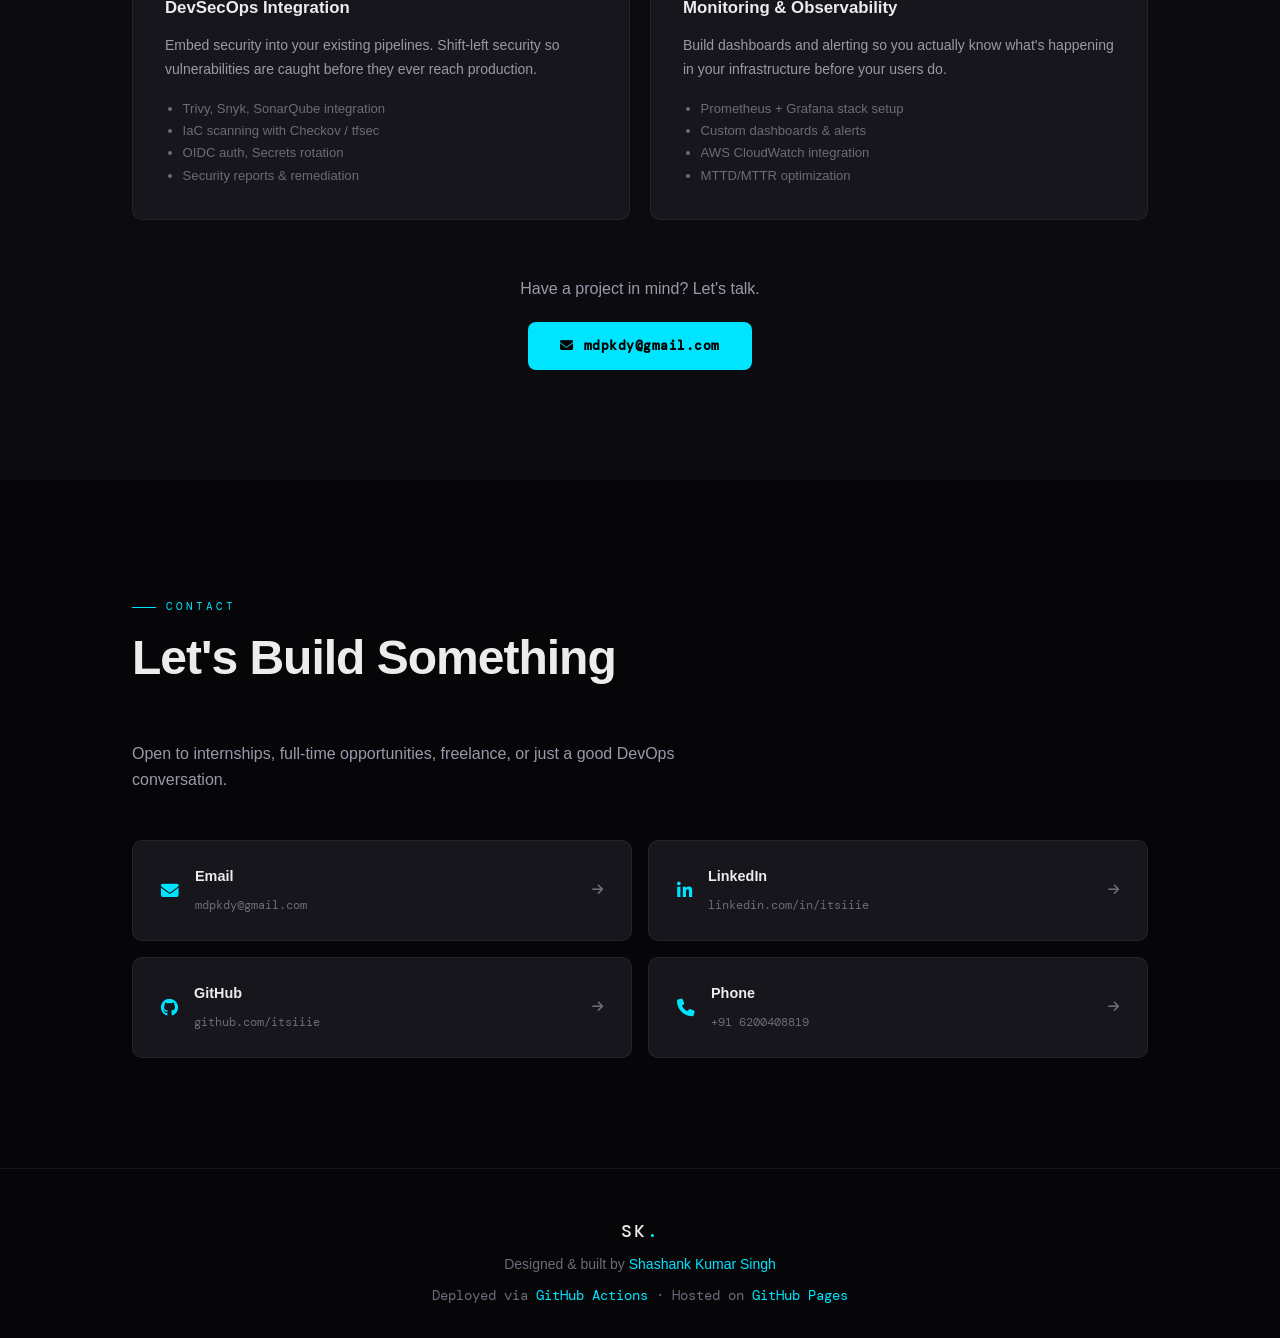
==== commit 5c6508a7: "🚀 launch v1.5" ====
--- a/index.html
+++ b/index.html
@@ -23,7 +23,7 @@
 
   <!-- NAV -->
   <nav class="nav" id="nav">
-    <nav class="nav" id="nav"> <a href="#" class="nav-brand">S<span class="accent">.</span></a>
+    <a href="#" class="nav-brand">S<span class="accent">.</span></a>
     <ul class="nav-menu">
       <li><a href="#about">about</a></li>
       <li><a href="#skills">stack</a></li>
